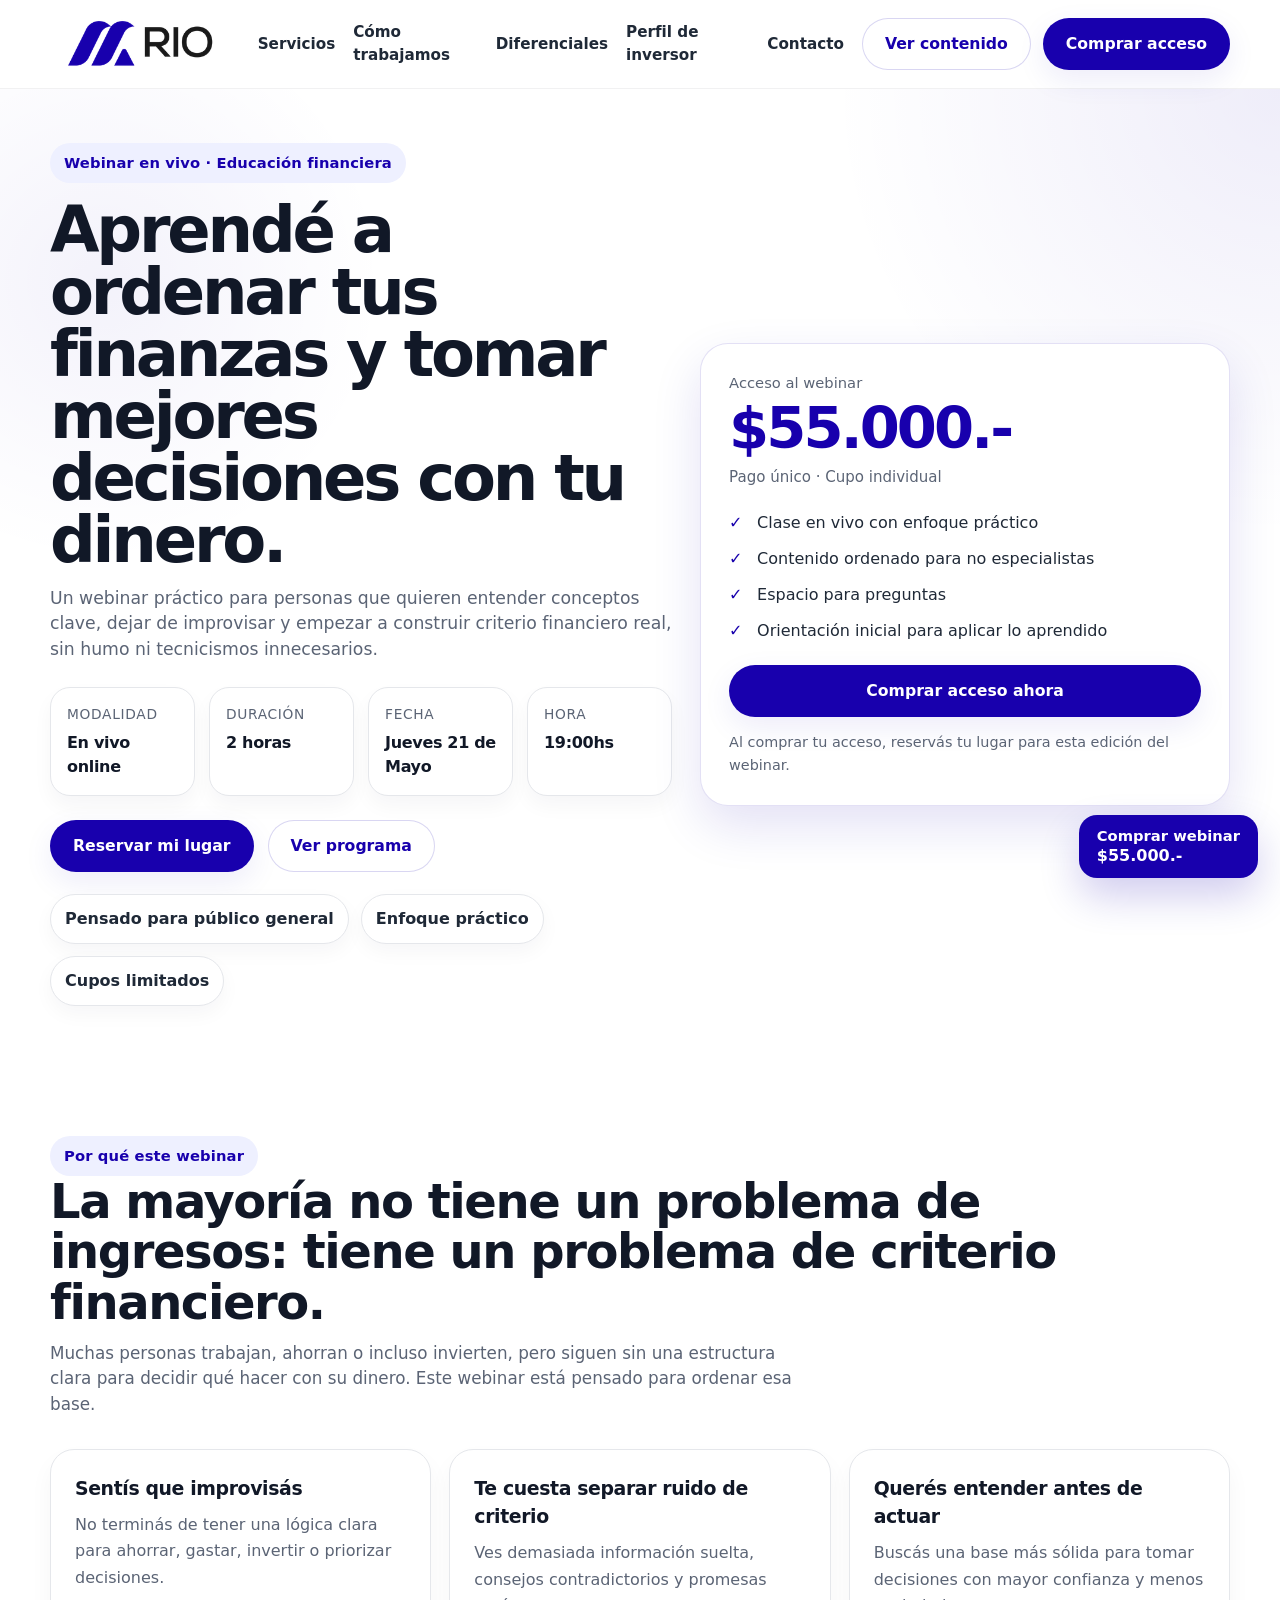
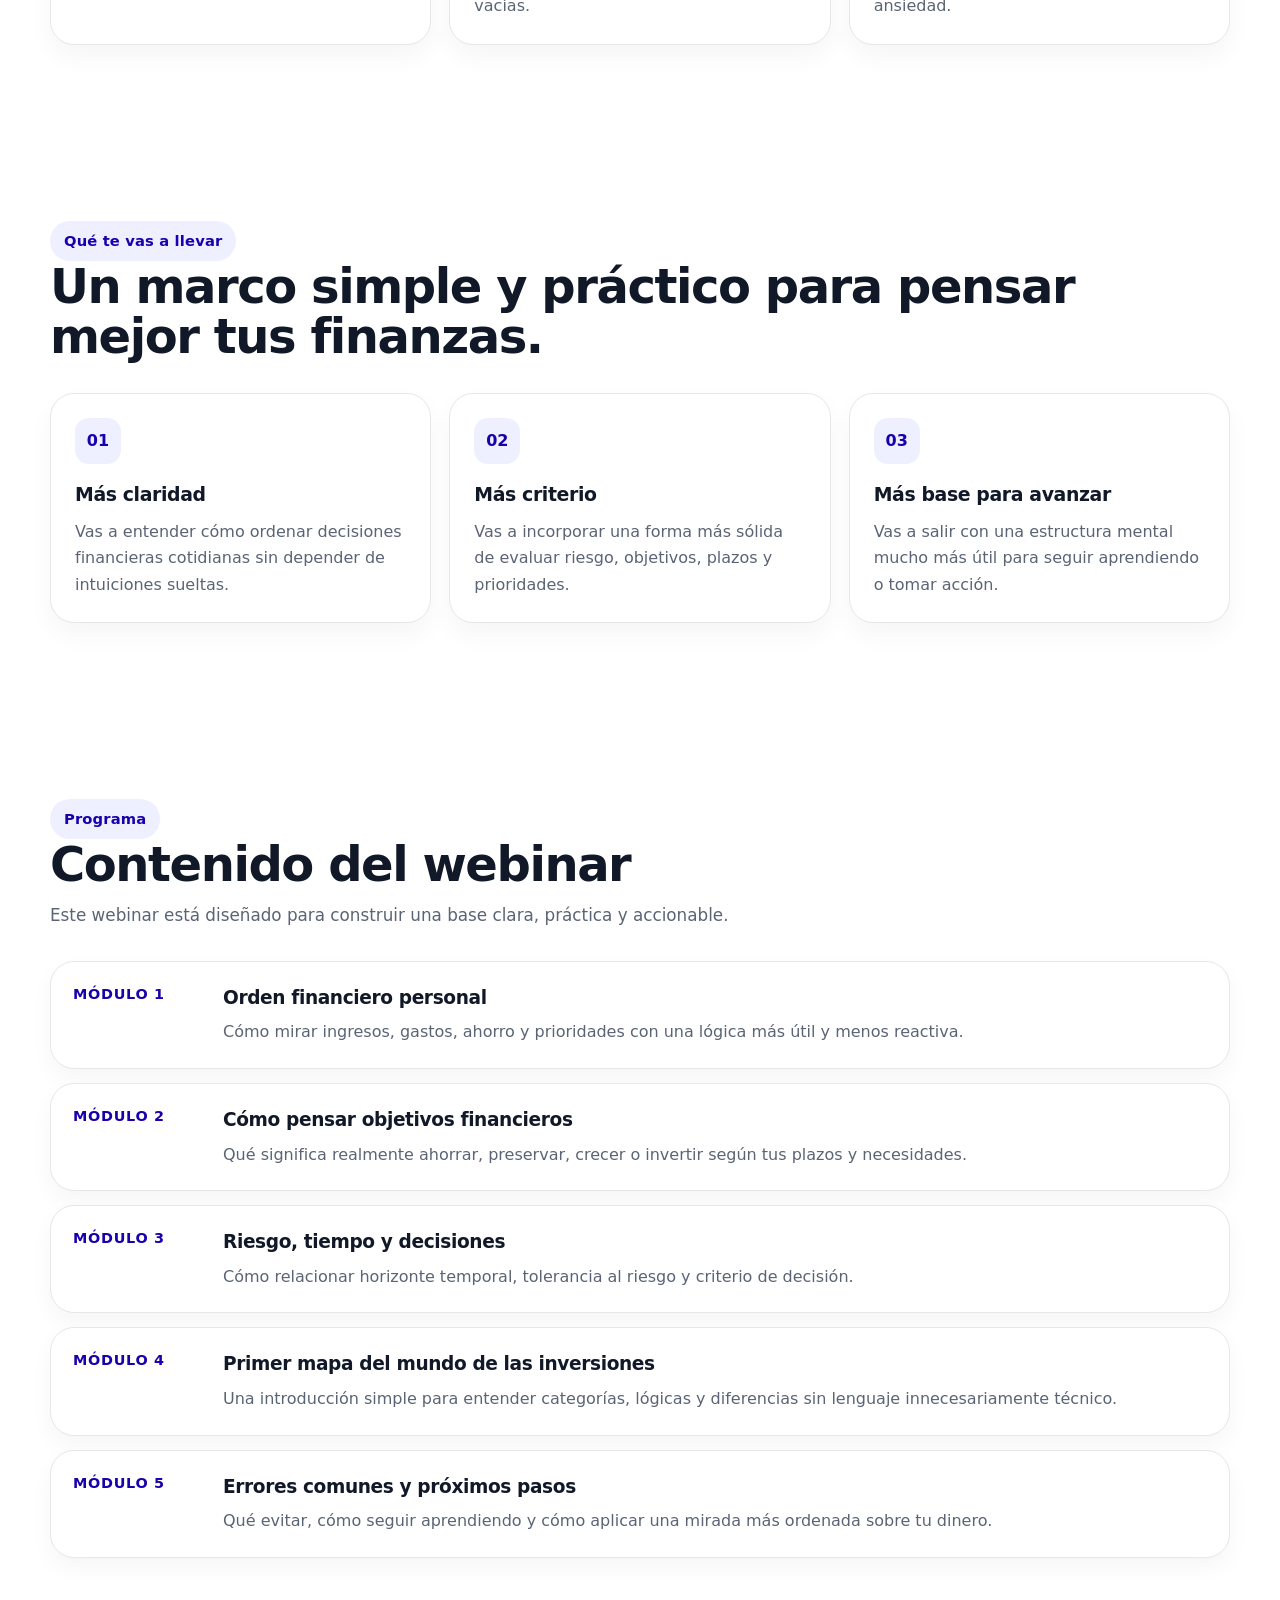
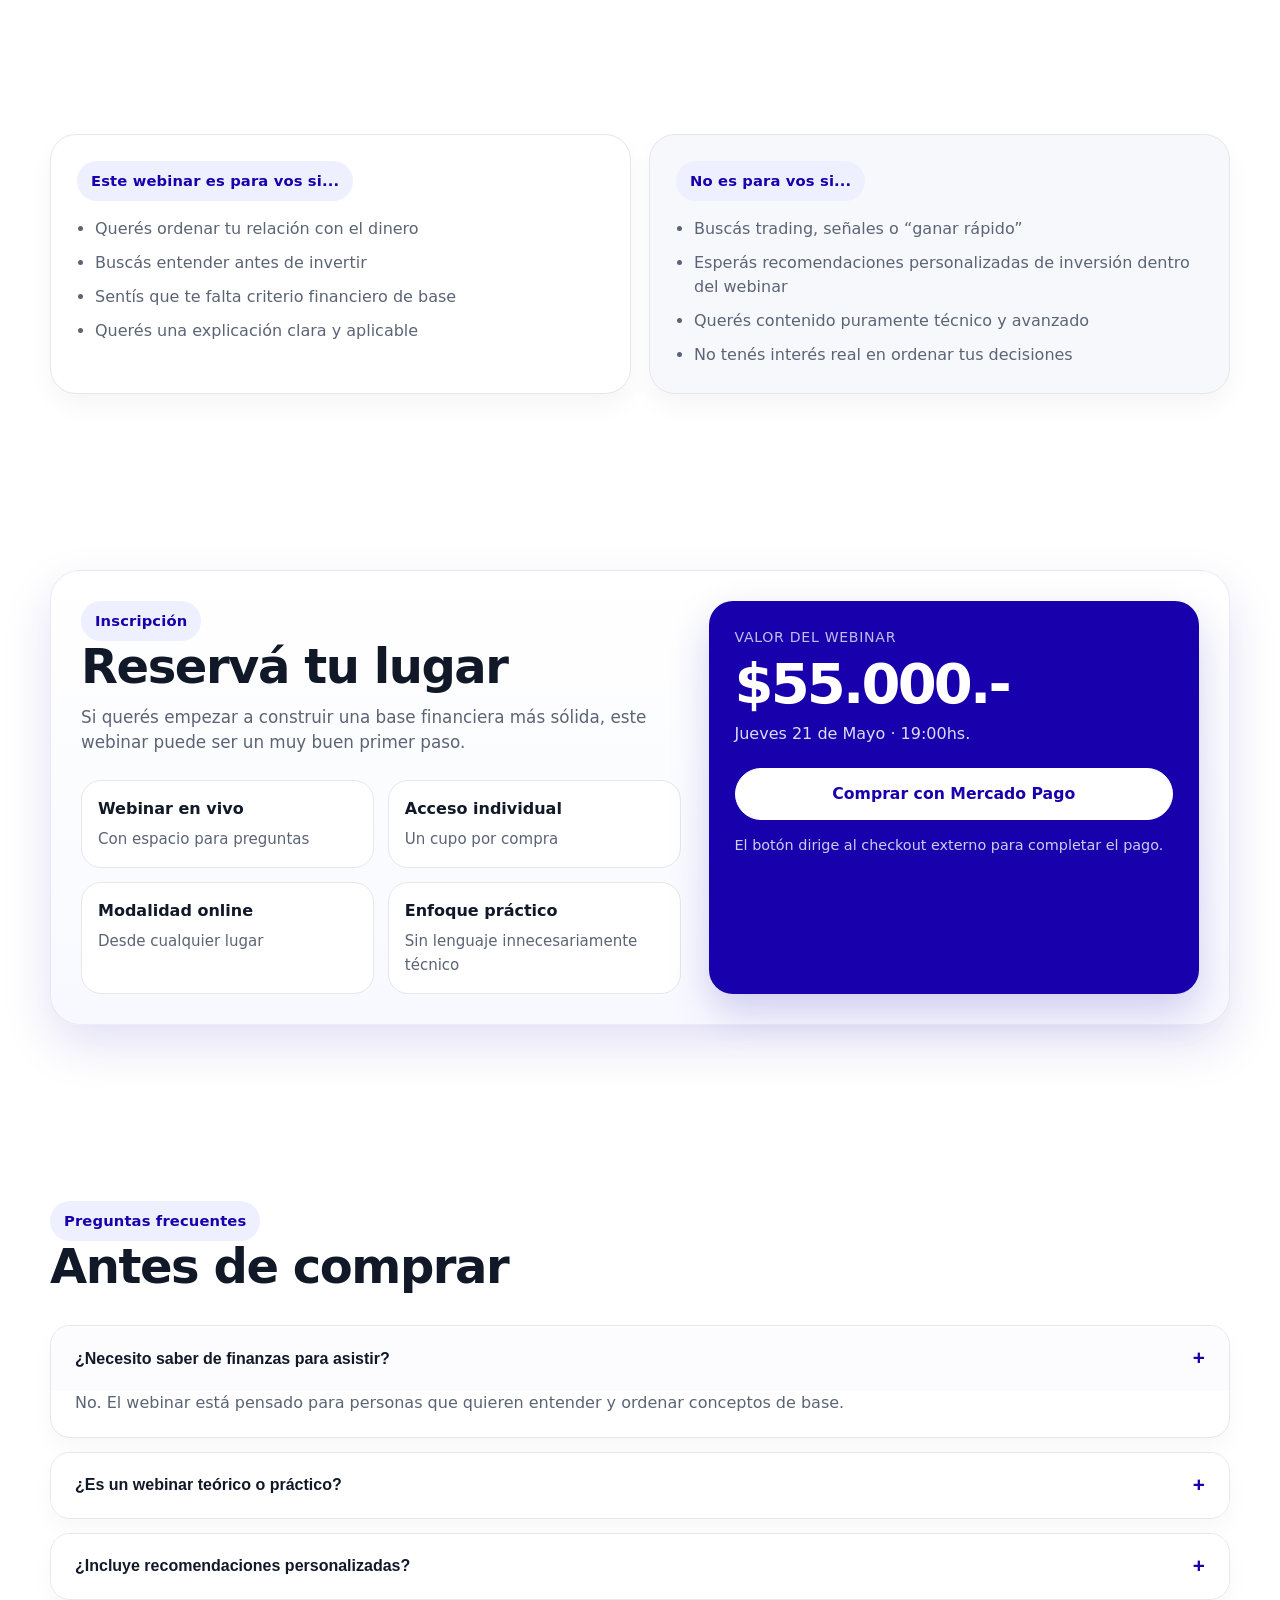
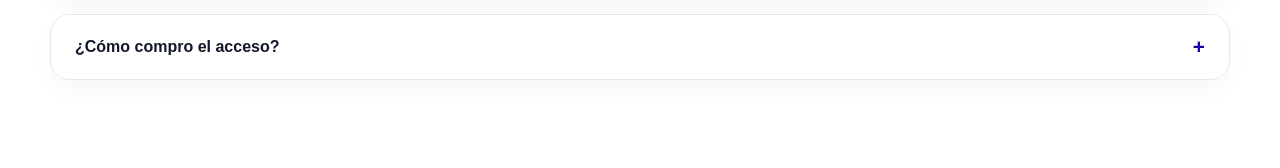
==== learning/index.html @ 917aaf53 "Remove active class from Learning link Removed the active class from the Learning navigation link." ====
<!DOCTYPE html>
<html lang="es">
<head>
  <meta charset="UTF-8" />
  <meta name="viewport" content="width=device-width, initial-scale=1.0" />

  <title>Webinar de Educación Financiera | RIO</title>
  <meta
    name="description"
    content="Webinar de educación financiera para ordenar tus decisiones con el dinero, entender inversiones y aprender a construir una base financiera más sólida."
  />
  <meta name="theme-color" content="#1800ad" />

  <link rel="icon" type="image/png" href="/favicon.png" />
  <link rel="stylesheet" href="/assets/css/style.css" />
  <link rel="stylesheet" href="/assets/css/learning.css" />
</head>
<body>
  <header class="topbar">
    <div class="container">
      <nav class="nav nav-learning" id="nav">
        <a href="/#inicio" class="brand" aria-label="RIO Servicios Financieros">
          <img src="/logo.png" alt="RIO Servicios Financieros" class="brand-logo" />
        </a>

        <div class="nav-links nav-links-learning">
          <a href="/#servicios">Servicios</a>
          <a href="/#proceso">Cómo trabajamos</a>
          <a href="/#diferenciales">Diferenciales</a>
          <a href="/test/">Perfil de inversor</a>
          <a href="/#contacto">Contacto</a>
        </div>

        <div class="nav-actions nav-actions-learning">
          <a class="btn btn-secondary" href="#contenido">Ver contenido</a>
          <a class="btn btn-primary" href="#comprar">Comprar acceso</a>
          <button class="menu-toggle" id="menuToggle" aria-label="Abrir menú">☰</button>
        </div>
      </nav>

      <div class="mobile-menu" id="mobileMenu">
        <a href="/#servicios">Servicios</a>
        <a href="/#proceso">Cómo trabajamos</a>
        <a href="/#diferenciales">Diferenciales</a>
        <a href="/test/">Perfil de inversor</a>
        <a href="/#contacto">Contacto</a>
      </div>
    </div>
  </header>

  <main class="learning-page">
    <section class="learning-hero">
      <div class="container">
        <div class="learning-hero-grid">
          <div class="learning-hero-copy reveal">
            <div class="eyebrow">Webinar en vivo · Educación financiera</div>

            <h1>Aprendé a ordenar tus finanzas y tomar mejores decisiones con tu dinero.</h1>

            <p class="learning-hero-subtitle">
              Un webinar práctico para personas que quieren entender conceptos clave,
              dejar de improvisar y empezar a construir criterio financiero real, sin humo ni tecnicismos innecesarios.
            </p>

            <div class="learning-meta-row">
              <div class="learning-meta-card">
                <span class="learning-meta-label">Modalidad</span>
                <strong>En vivo online</strong>
              </div>
              <div class="learning-meta-card">
                <span class="learning-meta-label">Duración</span>
                <strong>2 horas</strong>
              </div>
              <div class="learning-meta-card">
                <span class="learning-meta-label">Fecha</span>
                <strong>Jueves 21 de Mayo</strong>
              </div>
              <div class="learning-meta-card">
                <span class="learning-meta-label">Hora</span>
                <strong>19:00hs</strong>
              </div>
            </div>

            <div class="btn-row">
              <a href="#comprar" class="btn btn-primary">Reservar mi lugar</a>
              <a href="#contenido" class="btn btn-secondary">Ver programa</a>
            </div>

            <div class="hero-proof learning-proof">
              <div class="proof-chip">Pensado para público general</div>
              <div class="proof-chip">Enfoque práctico</div>
              <div class="proof-chip">Cupos limitados</div>
            </div>
          </div>

          <aside class="learning-hero-card reveal">
            <div class="learning-price-wrap">
              <div class="learning-price-label">Acceso al webinar</div>
              <div class="learning-price">$55.000.-</div>
              <div class="learning-price-note">Pago único · Cupo individual</div>
            </div>

            <ul class="learning-check-list">
              <li>Clase en vivo con enfoque práctico</li>
              <li>Contenido ordenado para no especialistas</li>
              <li>Espacio para preguntas</li>
              <li>Orientación inicial para aplicar lo aprendido</li>
            </ul>

            <a
              href="__PEGAR_LINK_MERCADOPAGO__"
              class="btn btn-primary learning-buy-btn"
              target="_blank"
              rel="noopener"
            >
              Comprar acceso ahora
            </a>

            <p class="learning-buy-note">
              Al comprar tu acceso, reservás tu lugar para esta edición del webinar.
            </p>
          </aside>
        </div>
      </div>
    </section>

    <section class="section learning-problem-section">
      <div class="container">
        <div class="learning-section-head reveal">
          <div class="eyebrow">Por qué este webinar</div>
          <h2 class="section-title">La mayoría no tiene un problema de ingresos: tiene un problema de criterio financiero.</h2>
          <p class="section-subtitle">
            Muchas personas trabajan, ahorran o incluso invierten, pero siguen sin una estructura clara
            para decidir qué hacer con su dinero. Este webinar está pensado para ordenar esa base.
          </p>
        </div>

        <div class="learning-problem-grid">
          <article class="problem-card reveal">
            <h3>Sentís que improvisás</h3>
            <p>No terminás de tener una lógica clara para ahorrar, gastar, invertir o priorizar decisiones.</p>
          </article>

          <article class="problem-card reveal">
            <h3>Te cuesta separar ruido de criterio</h3>
            <p>Ves demasiada información suelta, consejos contradictorios y promesas vacías.</p>
          </article>

          <article class="problem-card reveal">
            <h3>Querés entender antes de actuar</h3>
            <p>Buscás una base más sólida para tomar decisiones con mayor confianza y menos ansiedad.</p>
          </article>
        </div>
      </div>
    </section>

    <section class="section learning-value-section">
      <div class="container">
        <div class="learning-section-head reveal">
          <div class="eyebrow">Qué te vas a llevar</div>
          <h2 class="section-title">Un marco simple y práctico para pensar mejor tus finanzas.</h2>
        </div>

        <div class="learning-value-grid">
          <article class="value-card reveal">
            <div class="value-number">01</div>
            <h3>Más claridad</h3>
            <p>Vas a entender cómo ordenar decisiones financieras cotidianas sin depender de intuiciones sueltas.</p>
          </article>

          <article class="value-card reveal">
            <div class="value-number">02</div>
            <h3>Más criterio</h3>
            <p>Vas a incorporar una forma más sólida de evaluar riesgo, objetivos, plazos y prioridades.</p>
          </article>

          <article class="value-card reveal">
            <div class="value-number">03</div>
            <h3>Más base para avanzar</h3>
            <p>Vas a salir con una estructura mental mucho más útil para seguir aprendiendo o tomar acción.</p>
          </article>
        </div>
      </div>
    </section>

    <section class="section learning-content-section" id="contenido">
      <div class="container">
        <div class="learning-section-head reveal">
          <div class="eyebrow">Programa</div>
          <h2 class="section-title">Contenido del webinar</h2>
          <p class="section-subtitle">
            Este webinar está diseñado para construir una base clara, práctica y accionable.
          </p>
        </div>

        <div class="learning-content-list">
          <article class="content-item reveal">
            <div class="content-step">Módulo 1</div>
            <div class="content-body">
              <h3>Orden financiero personal</h3>
              <p>Cómo mirar ingresos, gastos, ahorro y prioridades con una lógica más útil y menos reactiva.</p>
            </div>
          </article>

          <article class="content-item reveal">
            <div class="content-step">Módulo 2</div>
            <div class="content-body">
              <h3>Cómo pensar objetivos financieros</h3>
              <p>Qué significa realmente ahorrar, preservar, crecer o invertir según tus plazos y necesidades.</p>
            </div>
          </article>

          <article class="content-item reveal">
            <div class="content-step">Módulo 3</div>
            <div class="content-body">
              <h3>Riesgo, tiempo y decisiones</h3>
              <p>Cómo relacionar horizonte temporal, tolerancia al riesgo y criterio de decisión.</p>
            </div>
          </article>

          <article class="content-item reveal">
            <div class="content-step">Módulo 4</div>
            <div class="content-body">
              <h3>Primer mapa del mundo de las inversiones</h3>
              <p>Una introducción simple para entender categorías, lógicas y diferencias sin lenguaje innecesariamente técnico.</p>
            </div>
          </article>

          <article class="content-item reveal">
            <div class="content-step">Módulo 5</div>
            <div class="content-body">
              <h3>Errores comunes y próximos pasos</h3>
              <p>Qué evitar, cómo seguir aprendiendo y cómo aplicar una mirada más ordenada sobre tu dinero.</p>
            </div>
          </article>
        </div>
      </div>
    </section>

    <section class="section learning-audience-section">
      <div class="container">
        <div class="audience-grid">
          <div class="audience-card reveal">
            <div class="eyebrow">Este webinar es para vos si...</div>
            <ul class="audience-list">
              <li>Querés ordenar tu relación con el dinero</li>
              <li>Buscás entender antes de invertir</li>
              <li>Sentís que te falta criterio financiero de base</li>
              <li>Querés una explicación clara y aplicable</li>
            </ul>
          </div>

          <div class="audience-card audience-card-alt reveal">
            <div class="eyebrow">No es para vos si...</div>
            <ul class="audience-list">
              <li>Buscás trading, señales o “ganar rápido”</li>
              <li>Esperás recomendaciones personalizadas de inversión dentro del webinar</li>
              <li>Querés contenido puramente técnico y avanzado</li>
              <li>No tenés interés real en ordenar tus decisiones</li>
            </ul>
          </div>
        </div>
      </div>
    </section>

    <section class="section learning-offer-section" id="comprar">
      <div class="container">
        <div class="offer-card reveal">
          <div class="offer-card-copy">
            <div class="eyebrow">Inscripción</div>
            <h2 class="section-title">Reservá tu lugar</h2>
            <p class="section-subtitle">
              Si querés empezar a construir una base financiera más sólida, este webinar puede ser un muy buen primer paso.
            </p>

            <div class="offer-feature-grid">
              <div class="offer-feature">
                <strong>Webinar en vivo</strong>
                <span>Con espacio para preguntas</span>
              </div>
              <div class="offer-feature">
                <strong>Acceso individual</strong>
                <span>Un cupo por compra</span>
              </div>
              <div class="offer-feature">
                <strong>Modalidad online</strong>
                <span>Desde cualquier lugar</span>
              </div>
              <div class="offer-feature">
                <strong>Enfoque práctico</strong>
                <span>Sin lenguaje innecesariamente técnico</span>
              </div>
            </div>
          </div>

          <aside class="offer-checkout">
            <div class="offer-price-label">Valor del webinar</div>
            <div class="offer-price">$55.000.-</div>
            <div class="offer-date">Jueves 21 de Mayo · 19:00hs.</div>

            <a
              href="__PEGAR_LINK_MERCADOPAGO__"
              class="btn btn-primary offer-buy-btn"
              target="_blank"
              rel="noopener"
            >
              Comprar con Mercado Pago
            </a>

            <div class="offer-security-note">
              El botón dirige al checkout externo para completar el pago.
            </div>
          </aside>
        </div>
      </div>
    </section>

    <section class="section learning-faq-section">
      <div class="container">
        <div class="learning-section-head reveal">
          <div class="eyebrow">Preguntas frecuentes</div>
          <h2 class="section-title">Antes de comprar</h2>
        </div>

        <div class="faq-wrap">
          <div class="faq-item reveal active">
            <button class="faq-question" type="button">
              <span>¿Necesito saber de finanzas para asistir?</span>
              <span>+</span>
            </button>
            <div class="faq-answer">
              <p>
                No. El webinar está pensado para personas que quieren entender y ordenar conceptos de base.
              </p>
            </div>
          </div>

          <div class="faq-item reveal">
            <button class="faq-question" type="button">
              <span>¿Es un webinar teórico o práctico?</span>
              <span>+</span>
            </button>
            <div class="faq-answer">
              <p>
                Tiene una base conceptual clara, pero con foco en que puedas bajar ideas a decisiones concretas.
              </p>
            </div>
          </div>

          <div class="faq-item reveal">
            <button class="faq-question" type="button">
              <span>¿Incluye recomendaciones personalizadas?</span>
              <span>+</span>
            </button>
            <div class="faq-answer">
              <p>
                No. El webinar brinda educación y orientación general. Las recomendaciones personalizadas requieren una consulta aparte.
              </p>
            </div>
          </div>

          <div class="faq-item reveal">
            <button class="faq-question" type="button">
              <span>¿Cómo compro el acceso?</span>
              <span>+</span>
            </button>
            <div class="faq-answer">
              <p>
                Desde esta misma landing, a través del botón que lleva al checkout de Mercado Pago.
              </p>
            </div>
          </div>
        </div>
      </div>
    </section>
  </main>

  <a
    href="#comprar"
    class="learning-floating-cta"
    id="learningFloatingCta"
    aria-label="Comprar acceso al webinar"
  >
    <span class="learning-floating-text">Comprar webinar</span>
    <span class="learning-floating-price">$55.000.-</span>
  </a>

  <script src="/assets/js/learning.js"></script>
</body>
</html>
---- assets/css/style.css ----
:root {
    --primary: #1800ad;
    --primary-2: #2d19bf;
    --primary-soft: #eef0ff;
    --text: #111827;
    --muted: #5b6475;
    --border: #e5e7eb;
    --bg: #ffffff;
    --bg-soft: #f7f8fc;
    --success: #0f9f6e;
    --shadow: 0 10px 30px rgba(24, 0, 173, 0.08);
    --shadow-lg: 0 20px 50px rgba(24, 0, 173, 0.12);
    --radius: 22px;
    --radius-sm: 14px;
    --max: 1180px;
  }
  
  * {
    box-sizing: border-box;
  }
  
  html {
    scroll-behavior: smooth;
  }
  
  body {
    margin: 0;
    font-family: Inter, ui-sans-serif, system-ui, -apple-system, BlinkMacSystemFont, "Segoe UI", sans-serif;
    color: var(--text);
    background: var(--bg);
    line-height: 1.5;
    -webkit-font-smoothing: antialiased;
    text-rendering: optimizeLegibility;
  }
  
  a {
    color: inherit;
    text-decoration: none;
  }
  
  img {
    max-width: 100%;
    display: block;
  }
  
  .container {
    width: min(calc(100% - 32px), var(--max));
    margin: 0 auto;
  }
  
  .eyebrow {
    display: inline-flex;
    align-items: center;
    gap: 10px;
    padding: 9px 14px;
    border-radius: 999px;
    background: var(--primary-soft);
    color: var(--primary);
    font-size: 0.92rem;
    font-weight: 700;
    letter-spacing: 0.01em;
  }
  
  .section {
    padding: 88px 0;
  }
  
  .section-title {
    margin: 0 0 14px;
    font-size: clamp(2rem, 4vw, 3rem);
    line-height: 1.05;
    letter-spacing: -0.03em;
  }
  
  .section-subtitle {
    margin: 0;
    max-width: 760px;
    font-size: 1.05rem;
    color: var(--muted);
  }
  
  .grid {
    display: grid;
    gap: 24px;
  }
  
  .btn-row {
    display: flex;
    flex-wrap: wrap;
    gap: 14px;
  }
  
  .btn {
    display: inline-flex;
    align-items: center;
    justify-content: center;
    gap: 10px;
    min-height: 52px;
    padding: 0 22px;
    border-radius: 999px;
    border: 1px solid transparent;
    font-weight: 700;
    transition: 0.25s ease;
    cursor: pointer;
    font-size: 0.98rem;
  }
  
  .btn-primary {
    background: var(--primary);
    color: #fff;
    box-shadow: var(--shadow);
  }
  
  .btn-primary:hover {
    background: var(--primary-2);
    transform: translateY(-1px);
  }
  
  .btn-secondary {
    background: #fff;
    color: var(--primary);
    border-color: rgba(24, 0, 173, 0.16);
  }
  
  .btn-secondary:hover {
    background: var(--primary-soft);
    transform: translateY(-1px);
  }
  
  .btn-ghost {
    background: transparent;
    color: var(--text);
    border-color: var(--border);
  }
  
  .btn-ghost:hover {
    border-color: rgba(24, 0, 173, 0.2);
    color: var(--primary);
  }
  
  .topbar {
    position: sticky;
    top: 0;
    z-index: 40;
    background: rgba(255, 255, 255, 0.92);
    border-bottom: 1px solid rgba(17, 24, 39, 0.06);
    backdrop-filter: blur(12px);
  }
  
  .nav {
    min-height: 78px;
    display: flex;
    align-items: center;
    justify-content: space-between;
    gap: 24px;
  }
  
  .brand {
    display: inline-flex;
    align-items: center;
    justify-content: flex-start;
    line-height: 1;
  }
  
  .brand-logo {
    display: block;
    width: auto;
    height: 85px;
    max-width: 100%;
    object-fit: contain;
  }
  
  .footer-logo {
    height: 90px;
    width: auto;
    max-width: 180px;
    object-fit: contain;
  }
  
  .brand-mark {
    width: 42px;
    height: 42px;
    border-radius: 14px;
    background: var(--primary);
    color: white;
    display: grid;
    place-items: center;
    font-size: 1rem;
    box-shadow: var(--shadow);
  }
  
  .brand-text small {
    display: block;
    color: var(--muted);
    font-size: 0.78rem;
    font-weight: 600;
    letter-spacing: 0.02em;
    margin-top: 1px;
  }
  
  .nav-links {
    display: flex;
    align-items: center;
    gap: 22px;
    color: #1f2937;
    font-weight: 600;
    font-size: 0.96rem;
  }
  
  .nav-links a:hover {
    color: var(--primary);
  }
  
  .nav-actions {
    display: flex;
    align-items: center;
    gap: 12px;
  }
  
  /* =========================
   MOBILE MENU BUTTON
========================= */

/* =========================
   MOBILE MENU BUTTON
========================= */

.menu-toggle {
  display: none;
  position: relative;
  align-items: center;
  justify-content: center;
  width: 54px;
  height: 54px;
  padding: 0;
  border: 1px solid rgba(17, 24, 39, 0.10);
  border-radius: 18px;
  background: rgba(255, 255, 255, 0.88);
  backdrop-filter: blur(10px);
  -webkit-backdrop-filter: blur(10px);
  box-shadow:
    0 10px 24px rgba(17, 24, 39, 0.06),
    inset 0 1px 0 rgba(255, 255, 255, 0.7);
  cursor: pointer;
  transition:
    transform 0.2s ease,
    border-color 0.2s ease,
    background 0.2s ease,
    box-shadow 0.2s ease;
  -webkit-tap-highlight-color: transparent;
}

.menu-toggle:hover {
  transform: translateY(-1px);
  border-color: rgba(24, 0, 173, 0.16);
  box-shadow:
    0 14px 28px rgba(17, 24, 39, 0.08),
    0 0 0 4px rgba(24, 0, 173, 0.04);
}

.menu-toggle:active {
  transform: scale(0.97);
}

.menu-toggle:focus-visible {
  outline: none;
  box-shadow:
    0 0 0 4px rgba(24, 0, 173, 0.10),
    0 12px 24px rgba(17, 24, 39, 0.08);
}

.menu-toggle-lines {
  position: relative;
  display: block;
  width: 20px;
  height: 16px;
}

.menu-toggle-lines span {
  position: absolute;
  left: 0;
  width: 20px;
  height: 2.25px;
  border-radius: 999px;
  background: #1f2937;
  transform-origin: center;
  transition:
    transform 0.24s ease,
    opacity 0.18s ease,
    top 0.24s ease,
    background 0.2s ease;
}

.menu-toggle-lines span:nth-child(1) {
  top: 0;
}

.menu-toggle-lines span:nth-child(2) {
  top: 6.5px;
}

.menu-toggle-lines span:nth-child(3) {
  top: 13px;
}

/* Estado abierto */
.menu-toggle[aria-expanded="true"] {
  background: rgba(24, 0, 173, 0.06);
  border-color: rgba(24, 0, 173, 0.18);
  box-shadow:
    0 14px 28px rgba(24, 0, 173, 0.10),
    0 0 0 4px rgba(24, 0, 173, 0.05);
}

.menu-toggle[aria-expanded="true"] .menu-toggle-lines span {
  background: var(--primary);
}

.menu-toggle[aria-expanded="true"] .menu-toggle-lines span:nth-child(1) {
  top: 6.5px;
  transform: rotate(45deg);
}

.menu-toggle[aria-expanded="true"] .menu-toggle-lines span:nth-child(2) {
  opacity: 0;
  transform: scaleX(0.2);
}

.menu-toggle[aria-expanded="true"] .menu-toggle-lines span:nth-child(3) {
  top: 6.5px;
  transform: rotate(-45deg);
}
  
  .hero {
    padding: 44px 0 42px;
    background:
      radial-gradient(circle at top right, rgba(24, 0, 173, 0.07), transparent 28%),
      radial-gradient(circle at 10% 20%, rgba(24, 0, 173, 0.05), transparent 22%),
      #fff;
  }
  
  .hero-grid {
    display: grid;
    grid-template-columns: 1.15fr 0.85fr;
    gap: 34px;
    align-items: center;
  }
  
  .hero-copy h1 {
    margin: 18px 0 16px;
    font-size: clamp(2.8rem, 6vw, 5.2rem);
    line-height: 0.95;
    letter-spacing: -0.05em;
    max-width: 760px;
  }
  
  .hero-copy p {
    margin: 0 0 28px;
    font-size: 1.1rem;
    max-width: 720px;
    color: var(--muted);
  }
  
  .hero-proof {
    display: flex;
    flex-wrap: wrap;
    gap: 12px;
    margin: 26px 0 0;
  }
  
  .proof-chip {
    display: inline-flex;
    align-items: center;
    gap: 10px;
    padding: 12px 14px;
    border-radius: 999px;
    background: #fff;
    border: 1px solid var(--border);
    color: #1f2937;
    font-weight: 600;
    box-shadow: 0 8px 20px rgba(17, 24, 39, 0.04);
  }
  
  .hero-card {
    background: #fff;
    border: 1px solid rgba(24, 0, 173, 0.1);
    border-radius: 28px;
    padding: 28px;
    box-shadow: var(--shadow-lg);
    position: relative;
    overflow: hidden;
  }
  
  .hero-card::before {
    content: "";
    position: absolute;
    inset: 0 0 auto 0;
    height: 6px;
    background: linear-gradient(90deg, var(--primary), #5d4dff);
  }
  
  .hero-card h3 {
    margin: 0 0 10px;
    font-size: 1.4rem;
    letter-spacing: -0.03em;
  }
  
  .hero-card p {
    margin: 0 0 22px;
    color: var(--muted);
  }
  
  .hero-list {
    display: grid;
    gap: 12px;
    margin: 0 0 22px;
  }
  
  .hero-list-item {
    display: flex;
    gap: 14px;
    align-items: flex-start;
    padding: 14px;
    border-radius: 16px;
    background: var(--bg-soft);
    border: 1px solid #edf0f6;
  }
  
  .hero-list-icon {
    width: 34px;
    height: 34px;
    border-radius: 12px;
    background: var(--primary-soft);
    color: var(--primary);
    display: grid;
    place-items: center;
    font-weight: 800;
    flex: 0 0 34px;
  }
  
  .trust-strip {
    padding: 18px 0 0;
  }
  
  .trust-grid {
    display: grid;
    grid-template-columns: repeat(4, 1fr);
    gap: 14px;
  }
  
  .trust-box {
    border: 1px solid var(--border);
    background: #fff;
    border-radius: 18px;
    padding: 18px;
    box-shadow: 0 10px 20px rgba(17, 24, 39, 0.03);
  }
  
  .trust-box strong {
    display: block;
    margin-bottom: 6px;
    font-size: 1rem;
  }
  
  .trust-box span {
    color: var(--muted);
    font-size: 0.95rem;
  }
  
  .cards-3 {
    grid-template-columns: repeat(3, 1fr);
  }
  
  .cards-2 {
    grid-template-columns: repeat(2, 1fr);
  }
  
  .card {
    background: #fff;
    border: 1px solid var(--border);
    border-radius: 24px;
    padding: 26px;
    box-shadow: 0 12px 28px rgba(17, 24, 39, 0.04);
    transition: 0.25s ease;
  }
  
  .card:hover {
    transform: translateY(-2px);
    box-shadow: 0 18px 36px rgba(17, 24, 39, 0.06);
  }
  
  .card-number {
    width: 46px;
    height: 46px;
    display: grid;
    place-items: center;
    border-radius: 14px;
    background: var(--primary-soft);
    color: var(--primary);
    font-weight: 900;
    margin-bottom: 18px;
  }
  
  .card h3 {
    margin: 0 0 10px;
    font-size: 1.25rem;
    letter-spacing: -0.02em;
  }
  
  .card p {
    margin: 0 0 18px;
    color: var(--muted);
  }
  
  .tag-row {
    display: flex;
    flex-wrap: wrap;
    gap: 10px;
  }
  
  .tag {
    padding: 8px 12px;
    background: var(--bg-soft);
    color: #2f3747;
    border: 1px solid #eceff5;
    border-radius: 999px;
    font-size: 0.88rem;
    font-weight: 600;
  }
  
  .split-head {
    display: grid;
    grid-template-columns: 1fr auto;
    gap: 18px;
    align-items: end;
    margin-bottom: 32px;
  }
  
  .why-grid {
    display: grid;
    grid-template-columns: repeat(3, 1fr);
    gap: 18px;
    margin-top: 36px;
  }
  
  .why-item {
    padding: 24px;
    border: 1px solid var(--border);
    border-radius: 22px;
    background: #fff;
    box-shadow: 0 12px 24px rgba(17, 24, 39, 0.04);
  }
  
  .why-item strong {
    display: block;
    margin-bottom: 10px;
    font-size: 1.05rem;
  }
  
  .why-item p {
    margin: 0;
    color: var(--muted);
  }
  
  .process {
    background: var(--bg-soft);
    border-top: 1px solid #eef1f6;
    border-bottom: 1px solid #eef1f6;
  }
  
  .process-grid {
    display: grid;
    grid-template-columns: repeat(3, 1fr);
    gap: 18px;
    margin-top: 34px;
  }
  
  .process-card {
    background: #fff;
    border: 1px solid var(--border);
    border-radius: 22px;
    padding: 26px;
    box-shadow: 0 10px 20px rgba(17, 24, 39, 0.04);
  }
  
  .process-step {
    font-size: 0.82rem;
    color: var(--primary);
    font-weight: 800;
    letter-spacing: 0.08em;
    text-transform: uppercase;
    margin-bottom: 10px;
  }
  
  .process-card h3 {
    margin: 0 0 10px;
    font-size: 1.2rem;
  }
  
  .process-card p {
    margin: 0;
    color: var(--muted);
  }
  
  .faq-wrap {
    display: grid;
    gap: 14px;
    margin-top: 34px;
  }
  
  .faq-item {
    border: 1px solid var(--border);
    border-radius: 20px;
    overflow: hidden;
    background: #fff;
    box-shadow: 0 10px 22px rgba(17, 24, 39, 0.03);
  }
  
  .faq-question {
    width: 100%;
    border: 0;
    background: #fff;
    text-align: left;
    padding: 22px 24px;
    font-size: 1rem;
    font-weight: 700;
    color: var(--text);
    display: flex;
    align-items: center;
    justify-content: space-between;
    cursor: pointer;
  }
  
  .faq-question span:last-child {
    color: var(--primary);
    font-size: 1.3rem;
    line-height: 1;
    margin-left: 16px;
  }
  
  .faq-answer {
    max-height: 0;
    overflow: hidden;
    transition: max-height 0.25s ease;
    padding: 0 24px;
  }
  
  .faq-answer p {
    margin: 0 0 22px;
    color: var(--muted);
  }
  
  .faq-item.active .faq-answer {
    max-height: 260px;
  }
  
  .faq-item.active .faq-question {
    background: #fcfcff;
  }
  
  .contact {
    background:
      radial-gradient(circle at top left, rgba(24, 0, 173, 0.05), transparent 22%),
      #fff;
  }
  
  .contact-grid {
    display: grid;
    grid-template-columns: 0.9fr 1.1fr;
    gap: 26px;
    align-items: start;
    margin-top: 34px;
  }
  
  .contact-panel,
  .form-panel {
    border: 1px solid var(--border);
    border-radius: 26px;
    padding: 28px;
    background: #fff;
    box-shadow: 0 16px 34px rgba(17, 24, 39, 0.05);
  }
  
  .contact-panel h3,
  .form-panel h3 {
    margin: 0 0 12px;
    font-size: 1.45rem;
    letter-spacing: -0.03em;
  }
  
  .contact-panel > p,
  .form-panel > p {
    margin: 0 0 22px;
    color: var(--muted);
  }
  
  .contact-list {
    display: grid;
    gap: 14px;
    margin-bottom: 24px;
  }
  
  .contact-item {
    display: flex;
    gap: 14px;
    align-items: flex-start;
    padding: 15px 16px;
    border: 1px solid #edf0f6;
    border-radius: 18px;
    background: var(--bg-soft);
  }
  
  .contact-icon {
    width: 40px;
    height: 40px;
    border-radius: 14px;
    background: #fff;
    color: var(--primary);
    display: grid;
    place-items: center;
    font-weight: 800;
    border: 1px solid rgba(24, 0, 173, 0.1);
    flex: 0 0 40px;
  }
  
  .contact-item strong {
    display: block;
    margin-bottom: 4px;
    font-size: 0.98rem;
  }
  
  .contact-item span,
  .contact-item a {
    color: var(--muted);
    font-size: 0.96rem;
  }
  
  .mini-note {
    padding: 14px 16px;
    border-radius: 18px;
    background: var(--primary-soft);
    color: #1f2a44;
    font-size: 0.95rem;
    border: 1px solid rgba(24, 0, 173, 0.08);
  }
  
  form {
    display: grid;
    gap: 16px;
  }
  
  .field-row {
    display: grid;
    grid-template-columns: repeat(2, 1fr);
    gap: 14px;
  }
  
  label {
    display: block;
    margin-bottom: 7px;
    font-size: 0.92rem;
    font-weight: 700;
    color: #273042;
  }
  
  input,
  select,
  textarea {
    width: 100%;
    border: 1px solid #dbe0e8;
    border-radius: 16px;
    padding: 14px 16px;
    font: inherit;
    color: var(--text);
    background: #fff;
    outline: none;
    transition: 0.2s ease;
  }
  
  input:focus,
  select:focus,
  textarea:focus {
    border-color: rgba(24, 0, 173, 0.4);
    box-shadow: 0 0 0 4px rgba(24, 0, 173, 0.08);
  }
  
  textarea {
    min-height: 126px;
    resize: vertical;
  }
  
  .form-legal {
    font-size: 0.88rem;
    color: var(--muted);
    margin-top: -4px;
  }
  
  .success-box {
    display: none;
    margin-top: 18px;
    padding: 14px 16px;
    border-radius: 16px;
    background: #ecfdf5;
    border: 1px solid #b7ebd1;
    color: #065f46;
    font-weight: 600;
  }
  
  .cta-banner {
    margin-top: 34px;
    padding: 26px;
    border-radius: 28px;
    background: linear-gradient(135deg, var(--primary), #3020d0);
    color: white;
    box-shadow: var(--shadow-lg);
    display: grid;
    grid-template-columns: 1fr auto;
    gap: 18px;
    align-items: center;
  }
  
  .cta-banner h3 {
    margin: 0 0 6px;
    font-size: 1.45rem;
    letter-spacing: -0.03em;
  }
  
  .cta-banner p {
    margin: 0;
    color: rgba(255, 255, 255, 0.86);
  }
  
  .cta-banner .btn-secondary {
    background: #fff;
    border-color: #fff;
  }
  
  footer {
    padding: 34px 0 50px;
    border-top: 1px solid var(--border);
    background: #fff;
  }
  
  .footer-grid {
    display: grid;
    grid-template-columns: 1.2fr 0.8fr 0.8fr;
    gap: 24px;
    align-items: start;
  }
  
  .footer-brand p {
    margin: 12px 0 0;
    color: var(--muted);
    max-width: 520px;
  }
  
  .footer-col h4 {
    margin: 0 0 12px;
    font-size: 0.98rem;
  }
  
  .footer-links {
    display: grid;
    gap: 10px;
  }
  
  .footer-links a {
    color: var(--muted);
    font-weight: 500;
  }
  
  .footer-links a:hover {
    color: var(--primary);
  }
  
  .copyright {
    margin-top: 26px;
    padding-top: 18px;
    border-top: 1px solid var(--border);
    display: flex;
    justify-content: space-between;
    gap: 14px;
    flex-wrap: wrap;
    color: var(--muted);
    font-size: 0.92rem;
  }
  
  .reveal {
    opacity: 0;
    transform: translateY(10px);
    transition: 0.5s ease;
  }
  
  .reveal.visible {
    opacity: 1;
    transform: none;
  }

  .floating-whatsapp {
    position: fixed;
    right: 22px;
    bottom: 22px;
    z-index: 60;
    display: inline-flex;
    align-items: center;
    gap: 10px;
    padding: 14px 18px;
    border-radius: 999px;
    background: #25d366;
    color: #ffffff;
    box-shadow: 0 16px 34px rgba(0, 0, 0, 0.18);
    font-weight: 700;
    font-size: 0.96rem;
    transition: transform 0.2s ease, box-shadow 0.2s ease, opacity 0.2s ease;
  }
  
  .floating-whatsapp:hover {
    transform: translateY(-2px);
    box-shadow: 0 20px 40px rgba(0, 0, 0, 0.22);
  }
  
  .floating-whatsapp-icon {
    width: 22px;
    height: 22px;
    flex: 0 0 22px;
  }
  
  .floating-whatsapp-text {
    line-height: 1;
  }

  .mobile-menu {
    display: none;
  }

  .quotes-bar {
    position: sticky;
    top: 78px; /* mismo alto aproximado del header */
    z-index: 35;
    background: #111827;
    color: #ffffff;
    border-top: 1px solid rgba(255, 255, 255, 0.06);
    border-bottom: 1px solid rgba(255, 255, 255, 0.06);
  }
  
  .quotes-bar-inner {
    min-height: 48px;
    display: grid;
    grid-template-columns: auto 1fr auto;
    align-items: center;
    gap: 18px;
  }
  
  .quotes-bar-label {
    font-size: 0.82rem;
    font-weight: 700;
    letter-spacing: 0.04em;
    text-transform: uppercase;
    color: rgba(255, 255, 255, 0.78);
    white-space: nowrap;
  }
  
  .quotes-ticker {
    position: relative;
    overflow: hidden;
    white-space: nowrap;
    min-width: 0;
  }
  
  .quotes-track {
    display: inline-flex;
    align-items: center;
    gap: 18px;
    width: max-content;
    animation: quotesScroll 28s linear infinite;
  }
  
  .quotes-ticker:hover .quotes-track {
    animation-play-state: paused;
  }
  
  .quote-item {
    display: inline-flex;
    align-items: center;
    gap: 8px;
    white-space: nowrap;
    font-size: 0.92rem;
    line-height: 1;
    flex: 0 0 auto;
  }
  
  @keyframes quotesScroll {
    0% {
      transform: translateX(0);
    }
    100% {
      transform: translateX(-50%);
    }
  }
  
  .quote-name {
    font-weight: 700;
    color: #ffffff;
  }
  
  .quote-value {
    color: rgba(255, 255, 255, 0.88);
    font-weight: 500;
  }
  
  .quote-separator {
    color: rgba(255, 255, 255, 0.22);
  }
  
  .quote-loading,
  .quote-error {
    color: rgba(255, 255, 255, 0.8);
  }
  
  .quotes-bar-cta {
    display: inline-flex;
    align-items: center;
    justify-content: center;
    min-height: 34px;
    padding: 0 14px;
    border-radius: 999px;
    border: 1px solid rgba(255, 255, 255, 0.24);
    color: #ffffff;
    font-size: 0.86rem;
    font-weight: 700;
    white-space: nowrap;
    transition: 0.2s ease;
  }
  
  .quotes-bar-cta:hover {
    background: rgba(255, 255, 255, 0.08);
  }
  
  @media (max-width: 820px) {
    .quotes-bar {
        top: 72px;
      }
    
      .quotes-bar-inner {
        grid-template-columns: 1fr;
        gap: 8px;
        padding: 10px 0;
      }
    
      .quotes-bar-label {
        font-size: 0.76rem;
      }
    
      .quotes-bar-cta {
        display: none;
      }
    
      .quote-item {
        font-size: 0.88rem;
      }
    
      .quotes-track {
        animation-duration: 22s;
      }
  }
  
  @media (max-width: 1024px) {
    .hero-grid,
    .contact-grid,
    .footer-grid,
    .cards-3,
    .cards-2,
    .why-grid,
    .process-grid,
    .trust-grid {
      grid-template-columns: 1fr 1fr;
    }
  
    .hero-copy h1 {
      max-width: 100%;
    }
  }
  
  @media (max-width: 820px) {
    .nav-links,
    .nav-actions .btn-secondary {
    display: none;
    }
    
    .menu-toggle {
    display: inline-flex;
    }
  
    .nav.open .mobile-menu {
      display: grid;
    }
  
    .mobile-menu {
      display: none;
      gap: 12px;
      padding: 14px 0 20px;
      border-top: 1px solid var(--border);
    }
  
    .mobile-menu a {
      color: #1f2937;
      font-weight: 600;
    }
  
    .hero-grid,
    .contact-grid,
    .footer-grid,
    .cards-3,
    .cards-2,
    .why-grid,
    .process-grid,
    .trust-grid,
    .field-row,
    .split-head,
    .cta-banner {
      grid-template-columns: 1fr;
    }
  
    .section {
      padding: 72px 0;
    }
  
    .hero {
      padding-top: 28px;
    }
  
    .hero-card,
    .contact-panel,
    .form-panel,
    .card,
    .why-item,
    .process-card {
      padding: 22px;
    }
  
    .btn-row {
      flex-direction: column;
      align-items: stretch;
    }
  
    .btn {
      width: 100%;
    }
  
    .copyright {
      flex-direction: column;
    }
  
    .brand-logo {
      height: 36px;
    }
  
    .footer-logo {
      height: 34px;
      max-width: 160px;
    }

    .floating-whatsapp {
        right: 16px;
        bottom: 16px;
        padding: 14px;
      }
      
      .floating-whatsapp-text {
        display: none;
      }
  }

@media (max-width: 420px) {
  .menu-toggle {
    width: 50px;
    height: 50px;
    border-radius: 16px;
  }

  .menu-toggle-lines {
    width: 18px;
    height: 14px;
  }

  .menu-toggle-lines span {
    width: 18px;
  }

  .menu-toggle-lines span:nth-child(1) {
    top: 0;
  }

  .menu-toggle-lines span:nth-child(2) {
    top: 6px;
  }

  .menu-toggle-lines span:nth-child(3) {
    top: 12px;
  }

  .menu-toggle[aria-expanded="true"] .menu-toggle-lines span:nth-child(1),
  .menu-toggle[aria-expanded="true"] .menu-toggle-lines span:nth-child(3) {
    top: 6px;
  }
}
---- assets/css/learning.css ----
.learning-page {
  background: #ffffff;
}

.nav-link-active {
  color: var(--primary);
}

.nav-learning {
  min-height: 88px;
  gap: 18px;
}

.nav-links-learning {
  gap: 18px;
  font-size: 0.95rem;
}

.nav-actions-learning {
  flex-shrink: 0;
}

.learning-hero {
  padding: 54px 0 42px;
  background:
    radial-gradient(circle at top right, rgba(24, 0, 173, 0.07), transparent 28%),
    radial-gradient(circle at 8% 20%, rgba(24, 0, 173, 0.05), transparent 20%),
    #fff;
}

.learning-hero-grid {
  display: grid;
  grid-template-columns: 1.08fr 0.92fr;
  gap: 28px;
  align-items: center;
}

.learning-hero-copy h1 {
  margin: 16px 0 14px;
  font-size: clamp(2.5rem, 5vw, 4.7rem);
  line-height: 0.97;
  letter-spacing: -0.05em;
}

.learning-hero-subtitle {
  margin: 0 0 24px;
  color: var(--muted);
  font-size: 1.08rem;
  max-width: 700px;
}

.learning-meta-row {
  display: grid;
  grid-template-columns: repeat(4, 1fr);
  gap: 14px;
  margin: 0 0 24px;
}

.learning-meta-card {
  border: 1px solid var(--border);
  border-radius: 20px;
  padding: 16px;
  background: #fff;
  box-shadow: 0 10px 20px rgba(17, 24, 39, 0.04);
}

.learning-meta-label {
  display: block;
  margin-bottom: 6px;
  color: var(--muted);
  font-size: 0.86rem;
  text-transform: uppercase;
  letter-spacing: 0.05em;
}

.learning-meta-card strong {
  font-size: 1rem;
  letter-spacing: -0.02em;
}

.learning-proof {
  margin-top: 22px;
}

.learning-hero-card {
  border: 1px solid rgba(24, 0, 173, 0.12);
  border-radius: 28px;
  padding: 28px;
  background: #fff;
  box-shadow: var(--shadow-lg);
}

.learning-price-wrap {
  margin-bottom: 22px;
}

.learning-price-label {
  color: var(--muted);
  font-size: 0.92rem;
  margin-bottom: 6px;
}

.learning-price {
  font-size: clamp(2.3rem, 5vw, 3.6rem);
  line-height: 1;
  font-weight: 900;
  letter-spacing: -0.05em;
  color: var(--primary);
}

.learning-price-note {
  margin-top: 8px;
  color: var(--muted);
  font-size: 0.94rem;
}

.learning-check-list {
  margin: 0 0 22px;
  padding: 0;
  list-style: none;
  display: grid;
  gap: 12px;
}

.learning-check-list li {
  position: relative;
  padding-left: 28px;
  color: #1f2937;
  font-weight: 500;
}

.learning-check-list li::before {
  content: "✓";
  position: absolute;
  left: 0;
  top: 0;
  color: var(--primary);
  font-weight: 800;
}

.learning-buy-btn {
  width: 100%;
}

.learning-buy-note {
  margin: 14px 0 0;
  color: var(--muted);
  font-size: 0.9rem;
  line-height: 1.6;
}

.learning-section-head {
  margin-bottom: 32px;
}

.learning-problem-grid,
.learning-value-grid {
  display: grid;
  grid-template-columns: repeat(3, 1fr);
  gap: 18px;
}

.problem-card,
.value-card {
  border: 1px solid var(--border);
  border-radius: 24px;
  padding: 24px;
  background: #fff;
  box-shadow: 0 12px 24px rgba(17, 24, 39, 0.04);
}

.problem-card h3,
.value-card h3 {
  margin: 0 0 10px;
  font-size: 1.18rem;
  letter-spacing: -0.02em;
}

.problem-card p,
.value-card p {
  margin: 0;
  color: var(--muted);
  line-height: 1.65;
}

.value-number {
  width: 46px;
  height: 46px;
  display: grid;
  place-items: center;
  border-radius: 14px;
  background: var(--primary-soft);
  color: var(--primary);
  font-weight: 900;
  margin-bottom: 16px;
}

.learning-content-list {
  display: grid;
  gap: 14px;
}

.content-item {
  display: grid;
  grid-template-columns: 130px 1fr;
  gap: 20px;
  border: 1px solid var(--border);
  border-radius: 24px;
  padding: 22px;
  background: #fff;
  box-shadow: 0 10px 22px rgba(17, 24, 39, 0.04);
}

.content-step {
  display: inline-flex;
  align-items: flex-start;
  font-size: 0.9rem;
  font-weight: 800;
  color: var(--primary);
  text-transform: uppercase;
  letter-spacing: 0.05em;
}

.content-body h3 {
  margin: 0 0 8px;
  font-size: 1.16rem;
  letter-spacing: -0.02em;
}

.content-body p {
  margin: 0;
  color: var(--muted);
  line-height: 1.65;
}

.audience-grid {
  display: grid;
  grid-template-columns: repeat(2, 1fr);
  gap: 18px;
}

.audience-card {
  border: 1px solid var(--border);
  border-radius: 26px;
  padding: 26px;
  background: #fff;
  box-shadow: 0 12px 24px rgba(17, 24, 39, 0.04);
}

.audience-card-alt {
  background: var(--bg-soft);
}

.audience-list {
  margin: 16px 0 0;
  padding-left: 18px;
  display: grid;
  gap: 10px;
  color: var(--muted);
}

.offer-card {
  display: grid;
  grid-template-columns: 1.1fr 0.9fr;
  gap: 28px;
  border-radius: 30px;
  padding: 30px;
  background: linear-gradient(180deg, #ffffff 0%, #f8f9ff 100%);
  border: 1px solid rgba(24, 0, 173, 0.08);
  box-shadow: var(--shadow-lg);
}

.offer-feature-grid {
  display: grid;
  grid-template-columns: repeat(2, 1fr);
  gap: 14px;
  margin-top: 24px;
}

.offer-feature {
  border: 1px solid var(--border);
  border-radius: 20px;
  padding: 16px;
  background: #fff;
}

.offer-feature strong {
  display: block;
  margin-bottom: 6px;
}

.offer-feature span {
  color: var(--muted);
  font-size: 0.94rem;
}

.offer-checkout {
  border-radius: 24px;
  background: var(--primary);
  color: #fff;
  padding: 26px;
  box-shadow: 0 18px 40px rgba(24, 0, 173, 0.18);
}

.offer-price-label {
  color: rgba(255, 255, 255, 0.74);
  font-size: 0.88rem;
  text-transform: uppercase;
  letter-spacing: 0.05em;
  margin-bottom: 8px;
}

.offer-price {
  font-size: clamp(2.3rem, 5vw, 3.5rem);
  line-height: 1;
  font-weight: 900;
  letter-spacing: -0.05em;
}

.offer-date {
  margin-top: 10px;
  color: rgba(255, 255, 255, 0.86);
  font-size: 1rem;
}

.offer-buy-btn {
  width: 100%;
  margin-top: 22px;
  background: #fff;
  color: var(--primary);
  border-color: #fff;
  box-shadow: none;
}

.offer-buy-btn:hover {
  background: #eef0ff;
}

.offer-security-note {
  margin-top: 14px;
  font-size: 0.9rem;
  color: rgba(255, 255, 255, 0.8);
  line-height: 1.6;
}

.learning-floating-cta {
  position: fixed;
  right: 22px;
  bottom: 22px;
  z-index: 70;
  display: inline-flex;
  flex-direction: column;
  gap: 4px;
  padding: 14px 18px;
  border-radius: 18px;
  background: var(--primary);
  color: #fff;
  box-shadow: 0 18px 40px rgba(24, 0, 173, 0.2);
  transition: transform 0.2s ease, box-shadow 0.2s ease;
}

.learning-floating-cta:hover {
  transform: translateY(-2px);
  box-shadow: 0 22px 42px rgba(24, 0, 173, 0.26);
}

.learning-floating-text {
  font-size: 0.92rem;
  font-weight: 700;
  line-height: 1;
}

.learning-floating-price {
  font-size: 1rem;
  font-weight: 900;
  line-height: 1;
}

@media (max-width: 1200px) {
  .nav-links-learning {
    gap: 14px;
    font-size: 0.92rem;
  }
}

@media (max-width: 1024px) {
  .learning-hero-grid,
  .offer-card,
  .audience-grid {
    grid-template-columns: 1fr;
  }

  .learning-meta-row,
  .learning-problem-grid,
  .learning-value-grid {
    grid-template-columns: repeat(2, 1fr);
  }
}

@media (max-width: 900px) {
  .nav-links-learning,
  .nav-actions-learning .btn-secondary {
    display: none;
  }
}

@media (max-width: 820px) {
  .learning-hero {
    padding-top: 34px;
  }

  .learning-meta-row,
  .learning-problem-grid,
  .learning-value-grid,
  .offer-feature-grid {
    grid-template-columns: 1fr;
  }

  .content-item {
    grid-template-columns: 1fr;
    gap: 10px;
  }

  .learning-floating-cta {
    right: 16px;
    left: 16px;
    bottom: 16px;
    flex-direction: row;
    align-items: center;
    justify-content: space-between;
  }
}
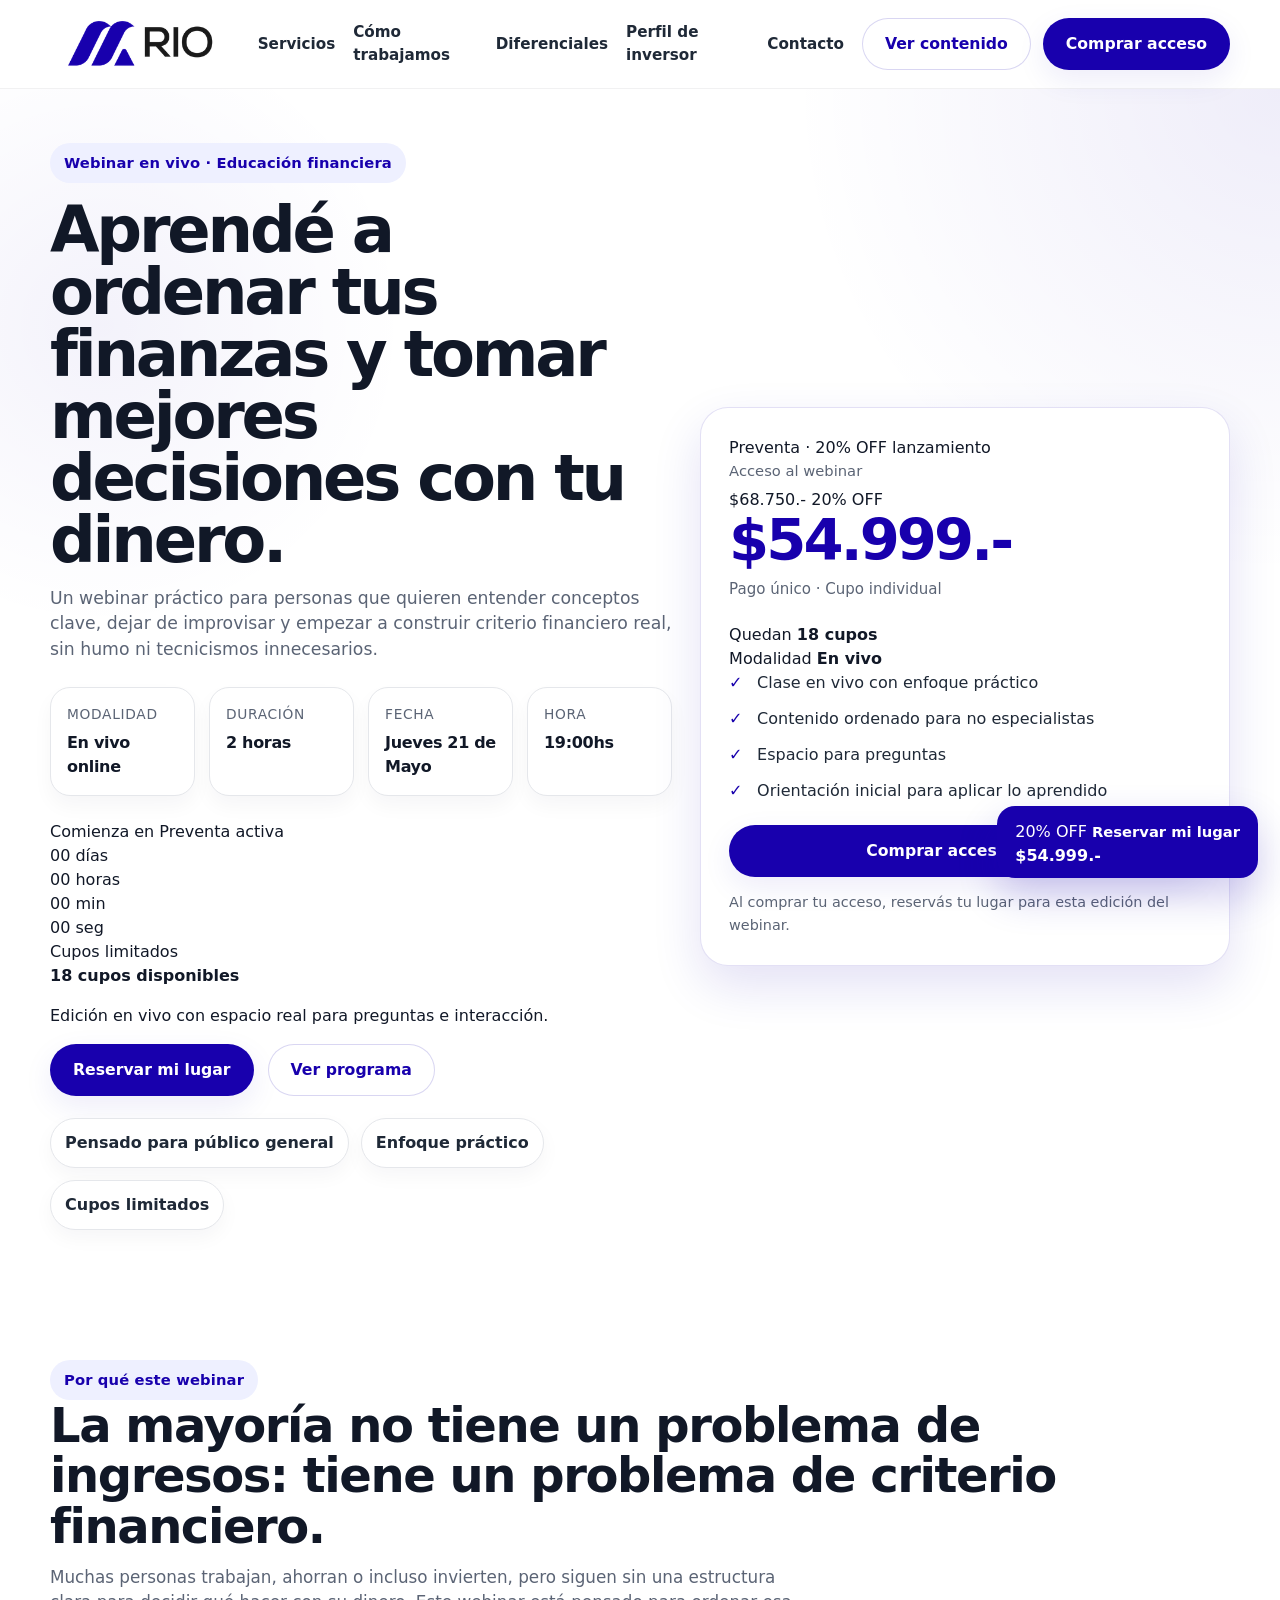
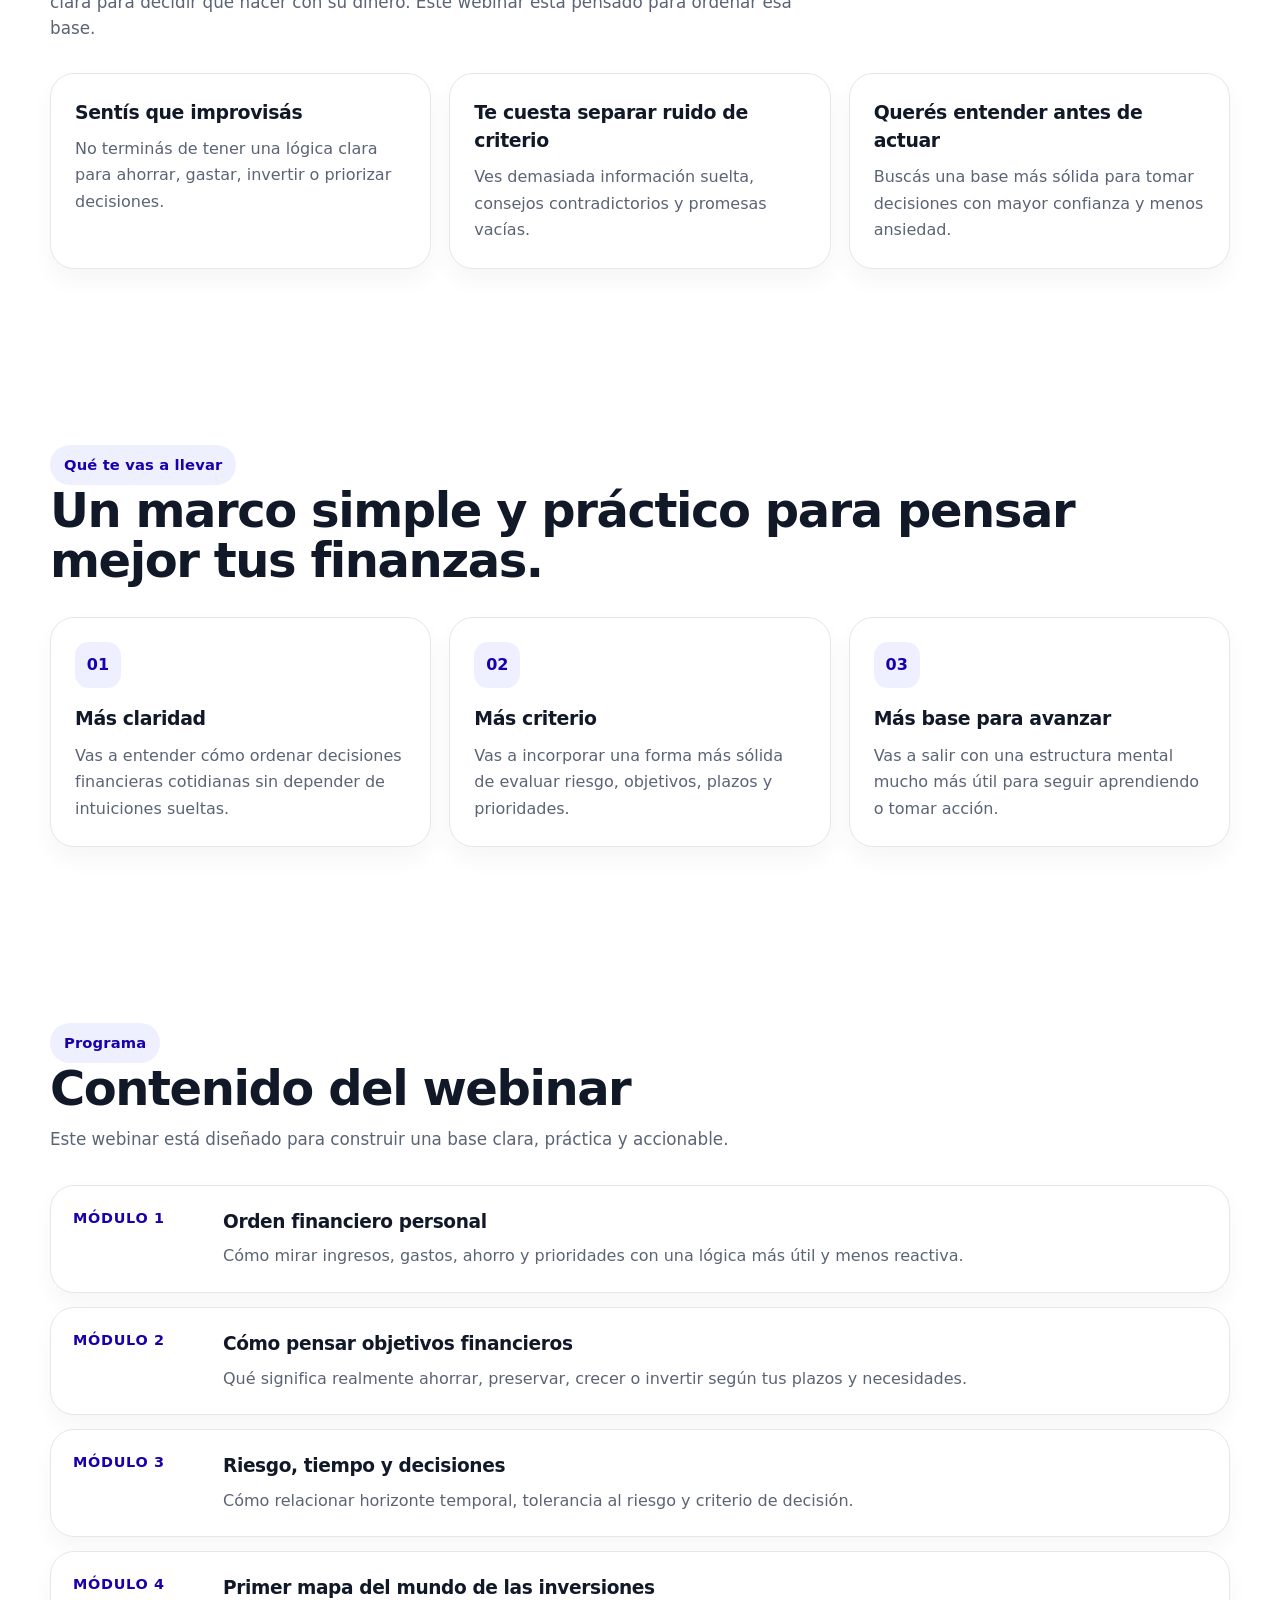
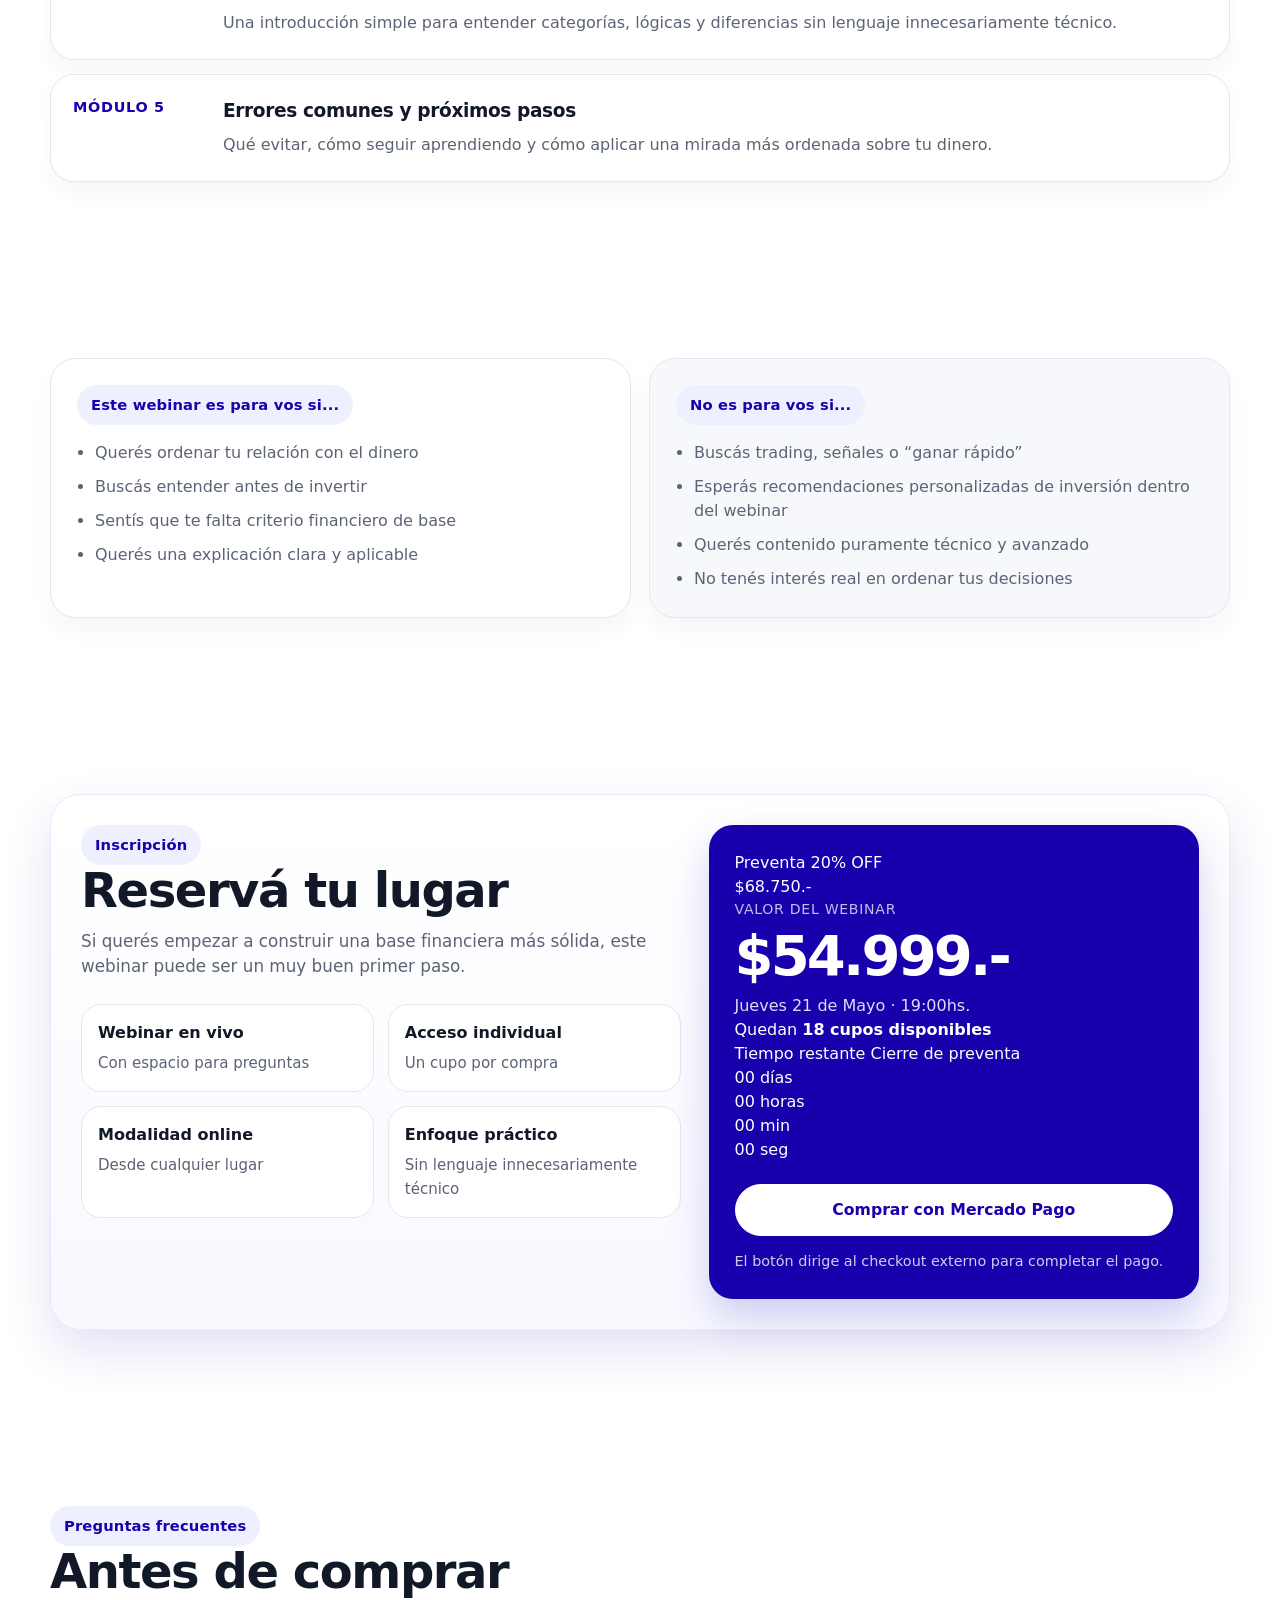
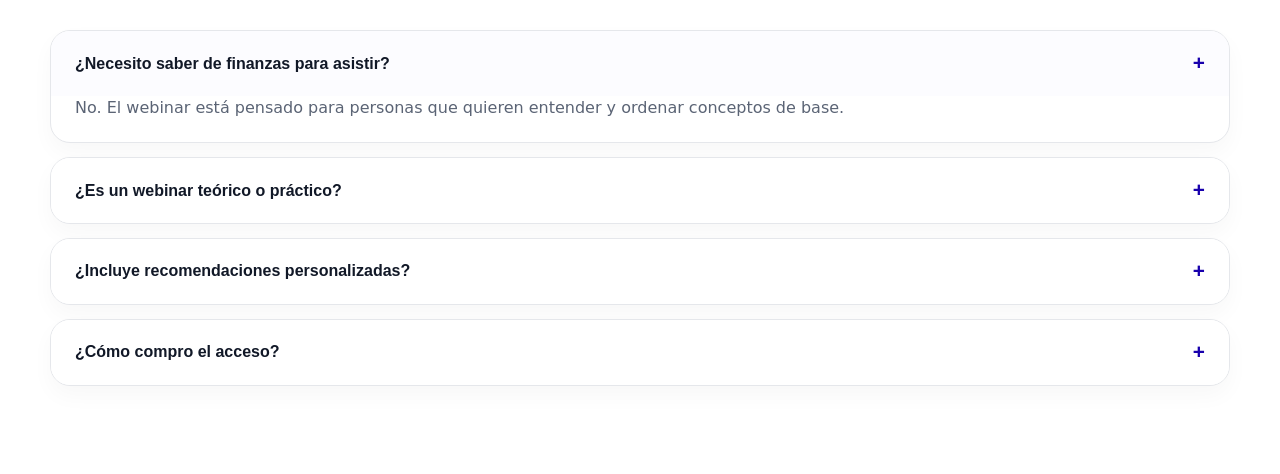
==== commit 403ffa49: "Update index.html" ====
--- a/learning/index.html
+++ b/learning/index.html
@@ -81,6 +81,43 @@
               </div>
             </div>
 
+            <div class="learning-urgency-row reveal">
+              <div class="learning-countdown-card">
+                <div class="learning-countdown-head">
+                  <span class="learning-countdown-kicker">Comienza en</span>
+                  <span class="learning-countdown-tag">Preventa activa</span>
+                </div>
+
+                <div class="learning-countdown-grid">
+                  <div class="learning-countdown-unit">
+                    <span class="learning-countdown-value" data-countdown="days">00</span>
+                    <span class="learning-countdown-label">días</span>
+                  </div>
+                  <div class="learning-countdown-unit">
+                    <span class="learning-countdown-value" data-countdown="hours">00</span>
+                    <span class="learning-countdown-label">horas</span>
+                  </div>
+                  <div class="learning-countdown-unit">
+                    <span class="learning-countdown-value" data-countdown="minutes">00</span>
+                    <span class="learning-countdown-label">min</span>
+                  </div>
+                  <div class="learning-countdown-unit">
+                    <span class="learning-countdown-value" data-countdown="seconds">00</span>
+                    <span class="learning-countdown-label">seg</span>
+                  </div>
+                </div>
+              </div>
+
+              <div class="learning-seats-card">
+                <div class="learning-seats-top">
+                  <span class="learning-live-dot"></span>
+                  <span>Cupos limitados</span>
+                </div>
+                <strong><span data-seats-count>18</span> cupos disponibles</strong>
+                <p>Edición en vivo con espacio real para preguntas e interacción.</p>
+              </div>
+            </div>
+
             <div class="btn-row">
               <a href="#comprar" class="btn btn-primary">Reservar mi lugar</a>
               <a href="#contenido" class="btn btn-secondary">Ver programa</a>
@@ -94,10 +131,29 @@
           </div>
 
           <aside class="learning-hero-card reveal">
+            <div class="learning-offer-ribbon">Preventa · 20% OFF lanzamiento</div>
+
             <div class="learning-price-wrap">
               <div class="learning-price-label">Acceso al webinar</div>
-              <div class="learning-price">$55.000.-</div>
+
+              <div class="learning-price-anchor">
+                <span class="learning-price-old">$68.750.-</span>
+                <span class="learning-discount-badge">20% OFF</span>
+              </div>
+
+              <div class="learning-price">$54.999.-</div>
               <div class="learning-price-note">Pago único · Cupo individual</div>
+            </div>
+
+            <div class="learning-mini-proof">
+              <div class="learning-mini-proof-item">
+                <span class="learning-mini-proof-label">Quedan</span>
+                <strong><span data-seats-count>18</span> cupos</strong>
+              </div>
+              <div class="learning-mini-proof-item">
+                <span class="learning-mini-proof-label">Modalidad</span>
+                <strong>En vivo</strong>
+              </div>
             </div>
 
             <ul class="learning-check-list">
@@ -294,9 +350,45 @@
           </div>
 
           <aside class="offer-checkout">
+            <div class="learning-checkout-promo">
+              <span class="learning-checkout-tag">Preventa 20% OFF</span>
+              <div class="learning-checkout-old-price">$68.750.-</div>
+            </div>
+
             <div class="offer-price-label">Valor del webinar</div>
-            <div class="offer-price">$55.000.-</div>
+            <div class="offer-price">$54.999.-</div>
             <div class="offer-date">Jueves 21 de Mayo · 19:00hs.</div>
+
+            <div class="learning-checkout-seats">
+              <span class="learning-live-dot"></span>
+              <span>Quedan <strong><span data-seats-count>18</span> cupos disponibles</strong></span>
+            </div>
+
+            <div class="learning-countdown-card learning-countdown-card-compact">
+              <div class="learning-countdown-head">
+                <span class="learning-countdown-kicker">Tiempo restante</span>
+                <span class="learning-countdown-tag">Cierre de preventa</span>
+              </div>
+
+              <div class="learning-countdown-grid learning-countdown-grid-compact">
+                <div class="learning-countdown-unit">
+                  <span class="learning-countdown-value" data-countdown="days">00</span>
+                  <span class="learning-countdown-label">días</span>
+                </div>
+                <div class="learning-countdown-unit">
+                  <span class="learning-countdown-value" data-countdown="hours">00</span>
+                  <span class="learning-countdown-label">horas</span>
+                </div>
+                <div class="learning-countdown-unit">
+                  <span class="learning-countdown-value" data-countdown="minutes">00</span>
+                  <span class="learning-countdown-label">min</span>
+                </div>
+                <div class="learning-countdown-unit">
+                  <span class="learning-countdown-value" data-countdown="seconds">00</span>
+                  <span class="learning-countdown-label">seg</span>
+                </div>
+              </div>
+            </div>
 
             <a
               href="__PEGAR_LINK_MERCADOPAGO__"
@@ -381,8 +473,11 @@
     id="learningFloatingCta"
     aria-label="Comprar acceso al webinar"
   >
-    <span class="learning-floating-text">Comprar webinar</span>
-    <span class="learning-floating-price">$55.000.-</span>
+    <span class="learning-floating-copy">
+      <span class="learning-floating-tag">20% OFF</span>
+      <span class="learning-floating-text">Reservar mi lugar</span>
+    </span>
+    <span class="learning-floating-price">$54.999.-</span>
   </a>
 
   <script src="/assets/js/learning.js"></script>
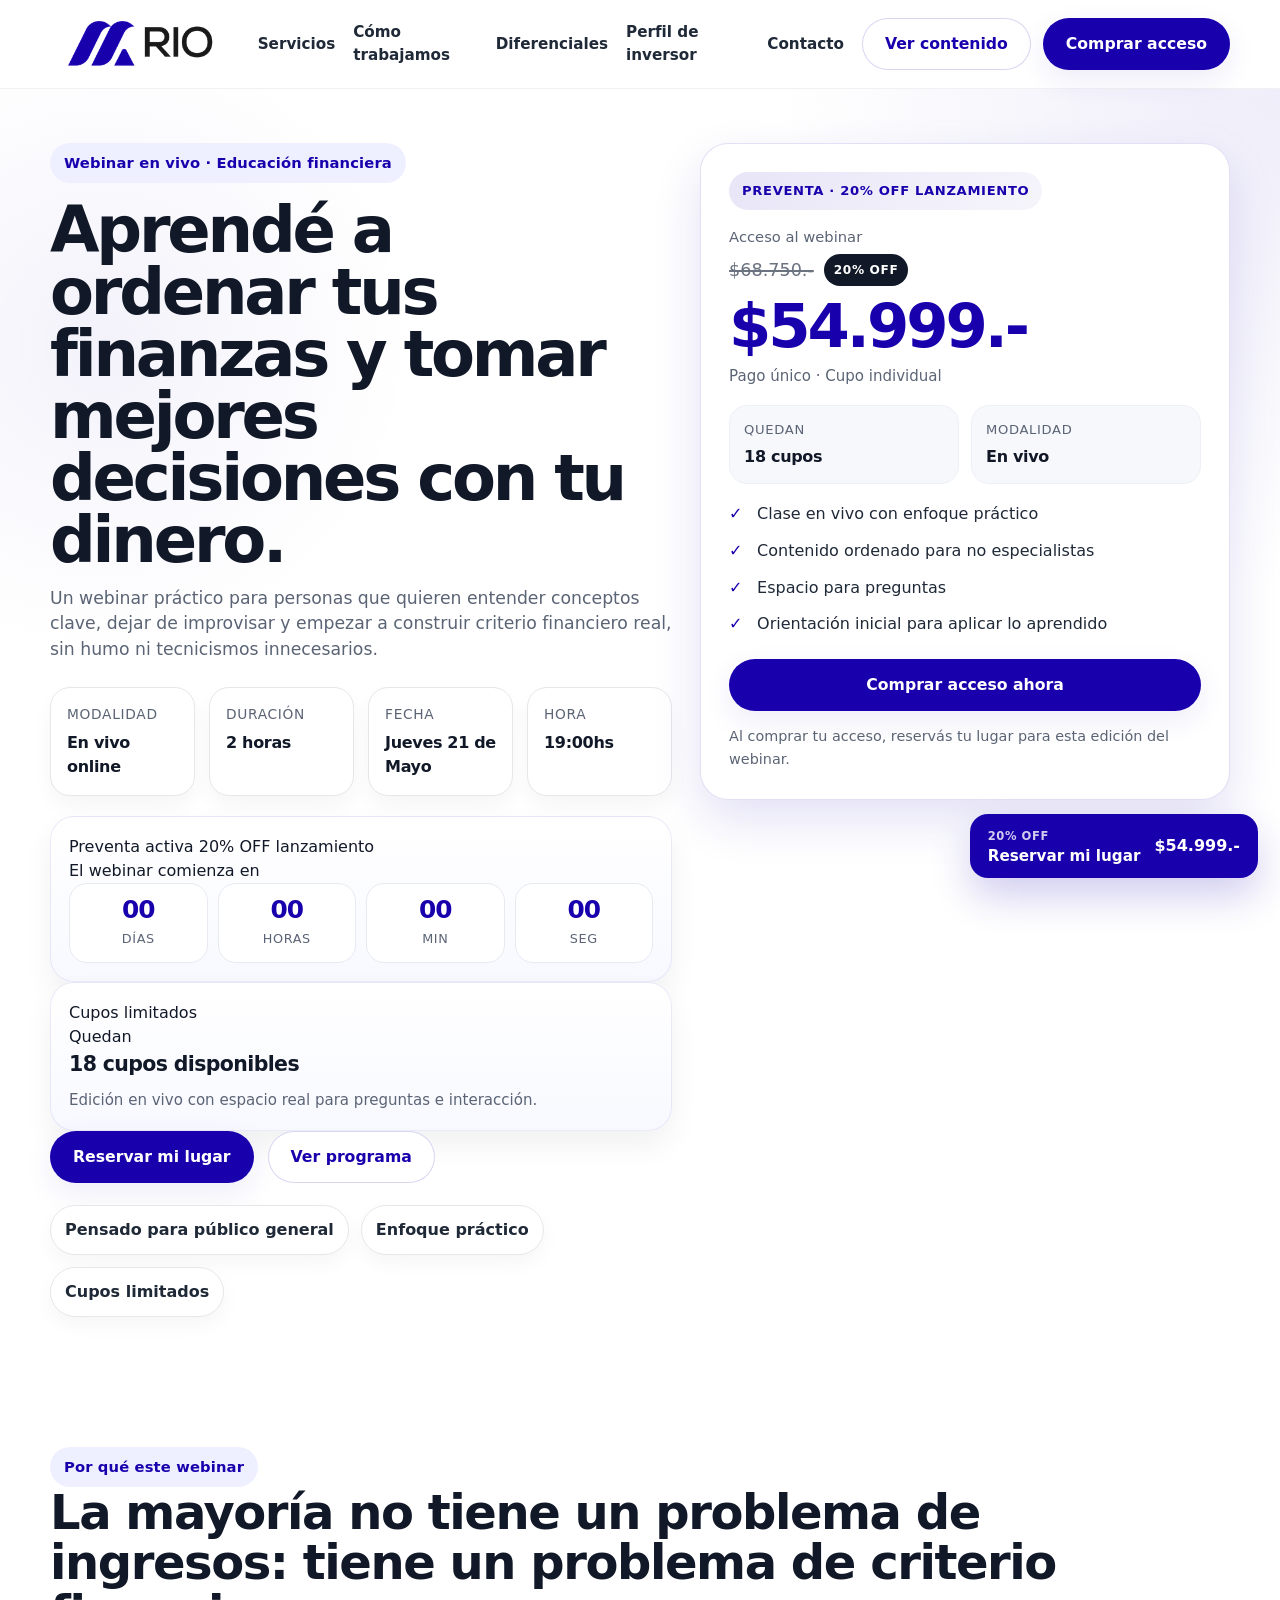
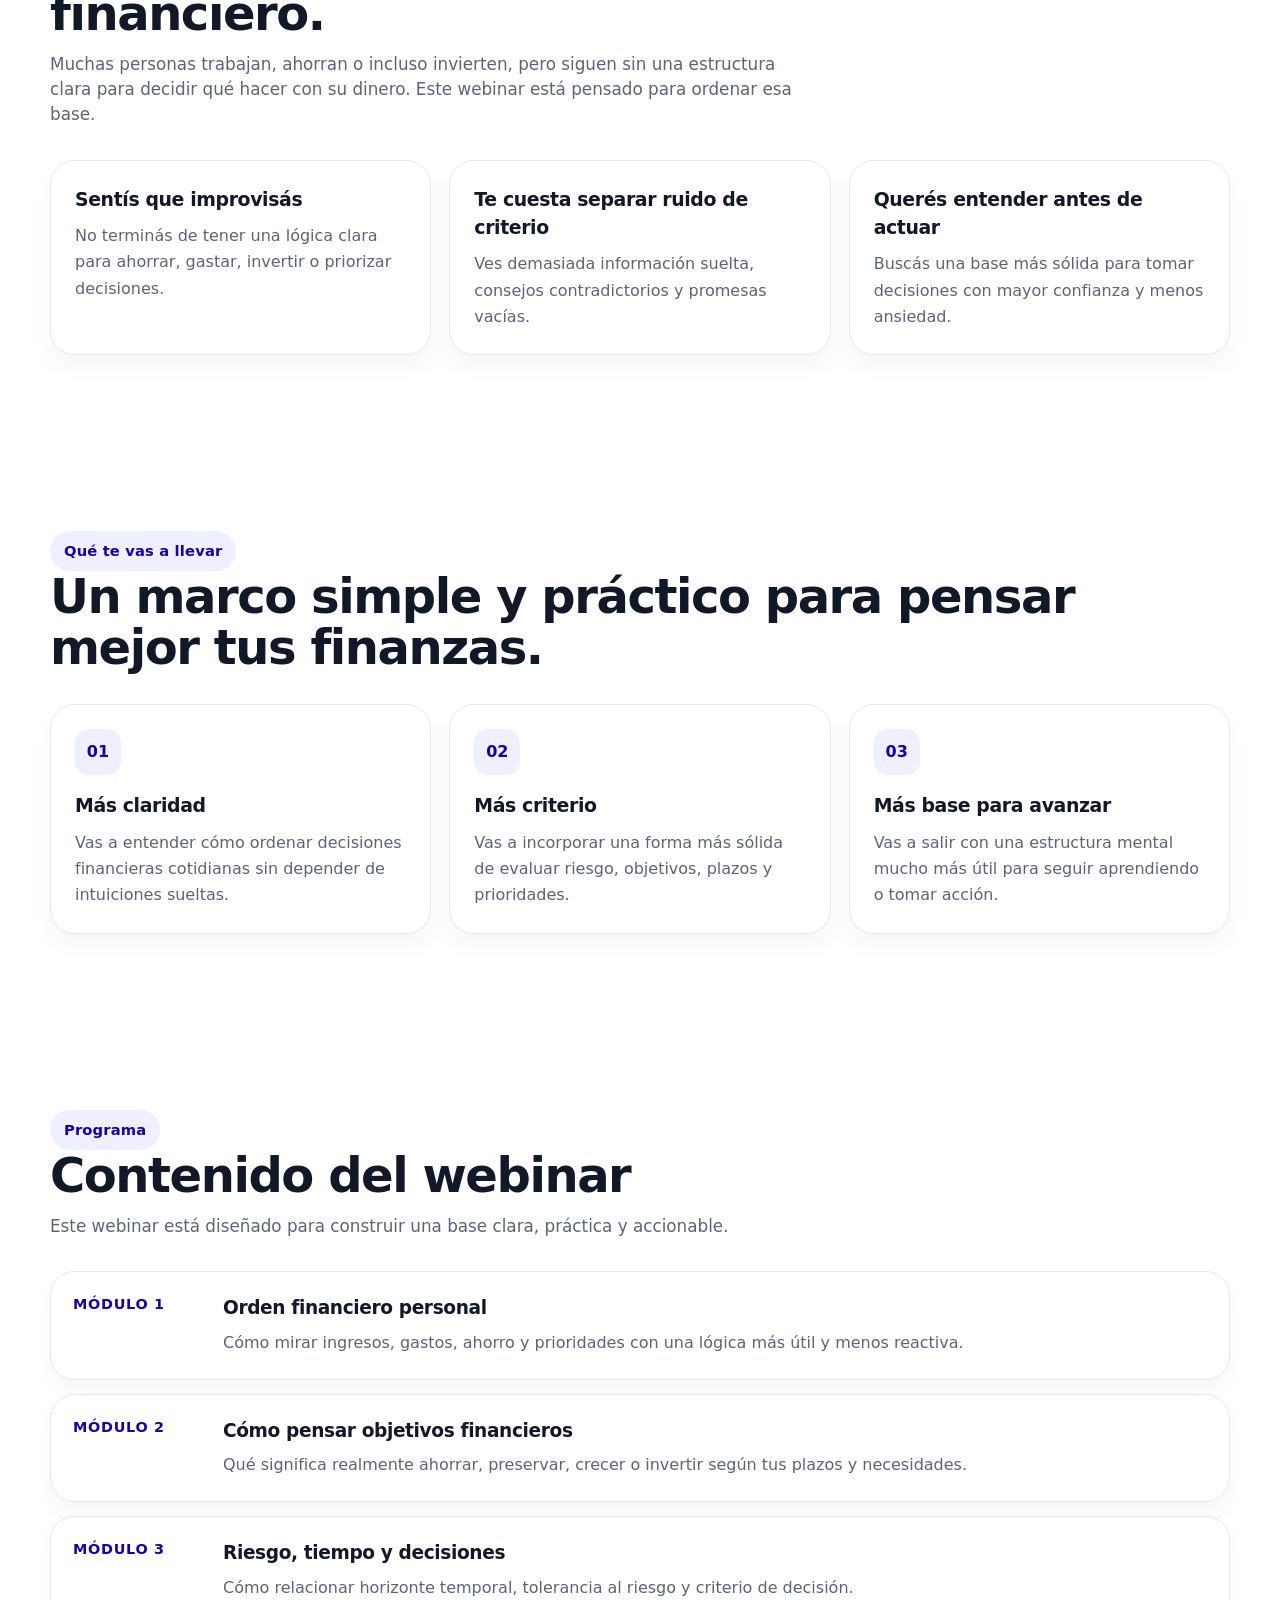
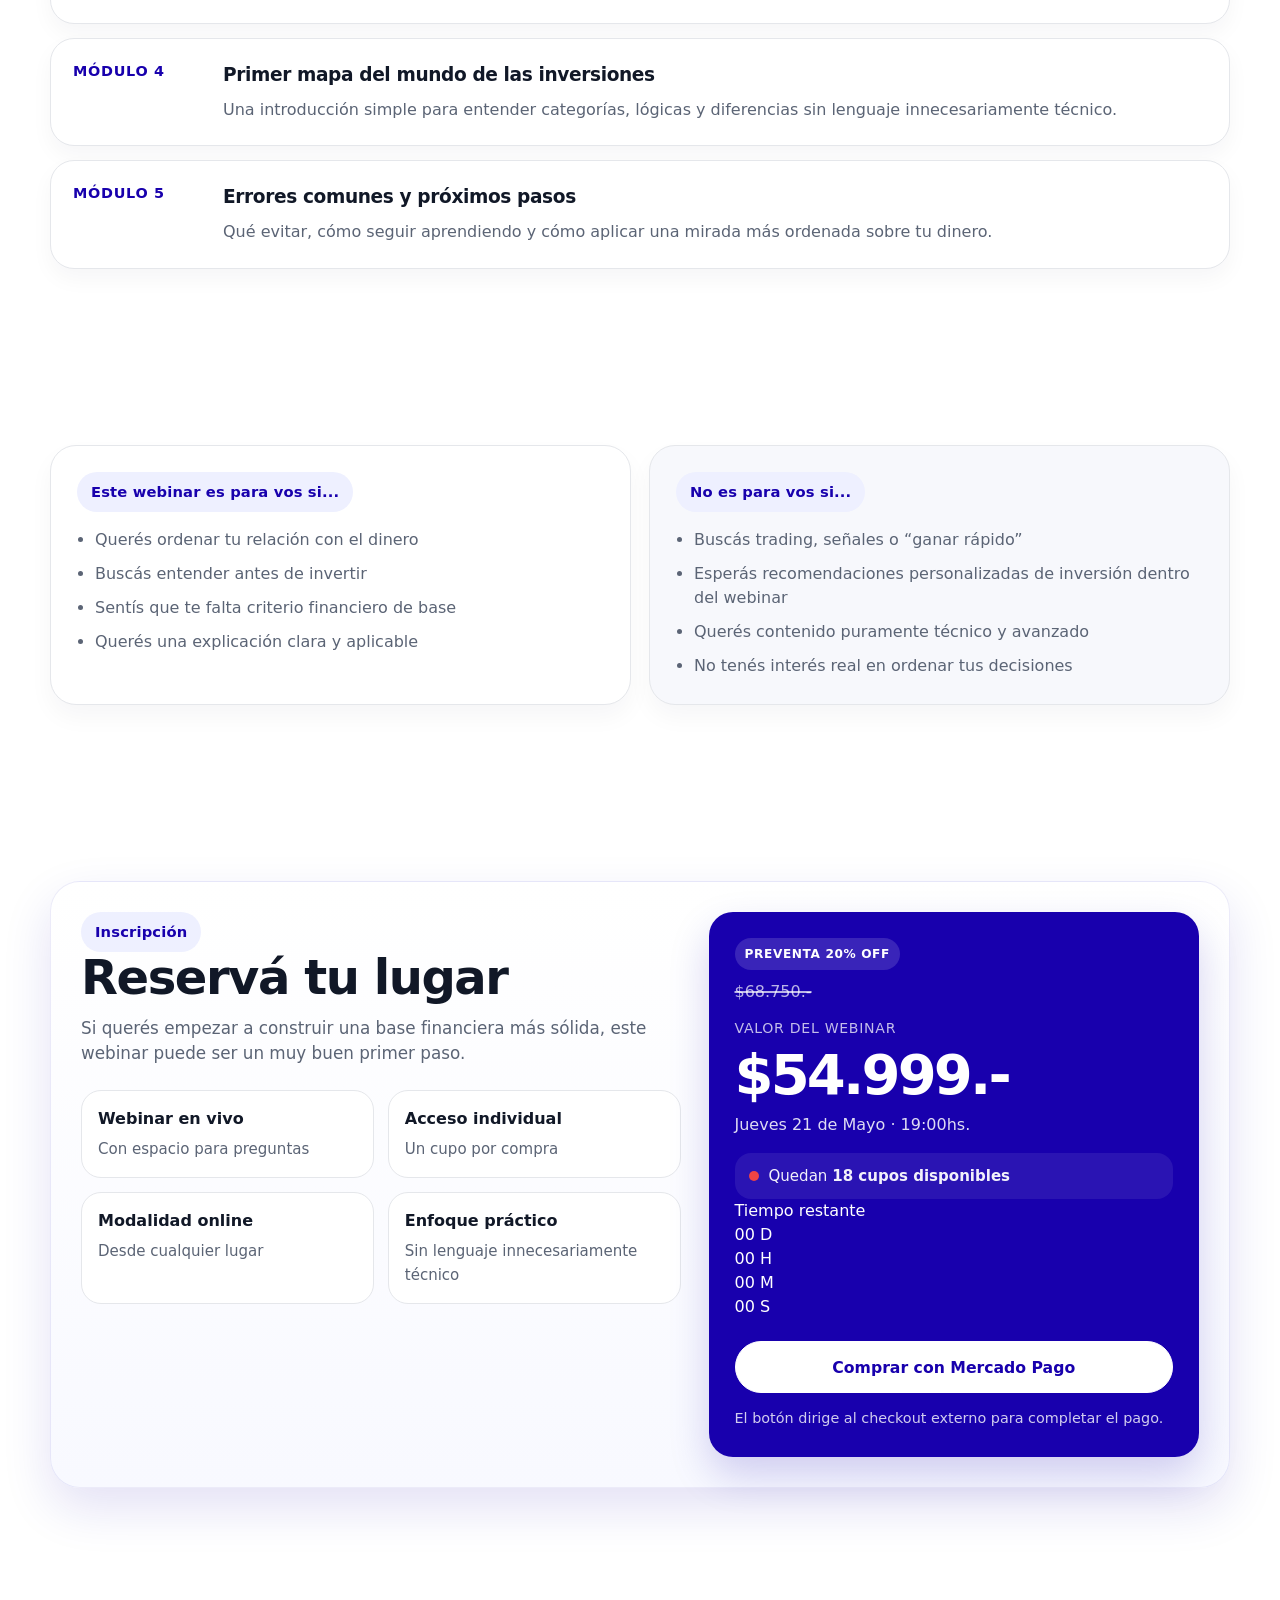
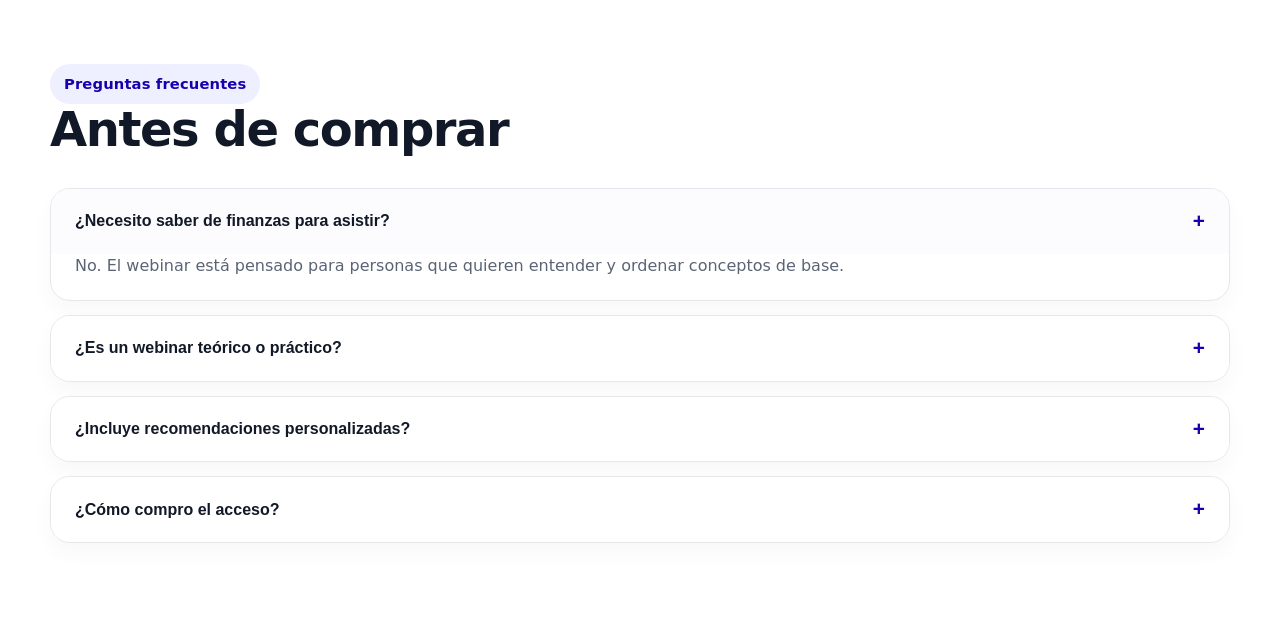
==== commit 8469c3bd: "Refactor countdown and seats card layout Updated countdown and seats display with improved labels an" ====
--- a/learning/index.html
+++ b/learning/index.html
@@ -81,40 +81,50 @@
               </div>
             </div>
 
-            <div class="learning-urgency-row reveal">
+            <div class="learning-signals-grid reveal">
               <div class="learning-countdown-card">
-                <div class="learning-countdown-head">
-                  <span class="learning-countdown-kicker">Comienza en</span>
-                  <span class="learning-countdown-tag">Preventa activa</span>
-                </div>
+                <div class="learning-signal-top">
+                  <span class="learning-signal-kicker">Preventa activa</span>
+                  <span class="learning-signal-badge">20% OFF lanzamiento</span>
+                </div>
+
+                <div class="learning-countdown-title">El webinar comienza en</div>
 
                 <div class="learning-countdown-grid">
                   <div class="learning-countdown-unit">
                     <span class="learning-countdown-value" data-countdown="days">00</span>
-                    <span class="learning-countdown-label">días</span>
+                    <span class="learning-countdown-label">Días</span>
                   </div>
                   <div class="learning-countdown-unit">
                     <span class="learning-countdown-value" data-countdown="hours">00</span>
-                    <span class="learning-countdown-label">horas</span>
+                    <span class="learning-countdown-label">Horas</span>
                   </div>
                   <div class="learning-countdown-unit">
                     <span class="learning-countdown-value" data-countdown="minutes">00</span>
-                    <span class="learning-countdown-label">min</span>
+                    <span class="learning-countdown-label">Min</span>
                   </div>
                   <div class="learning-countdown-unit">
                     <span class="learning-countdown-value" data-countdown="seconds">00</span>
-                    <span class="learning-countdown-label">seg</span>
+                    <span class="learning-countdown-label">Seg</span>
                   </div>
                 </div>
               </div>
 
               <div class="learning-seats-card">
-                <div class="learning-seats-top">
-                  <span class="learning-live-dot"></span>
-                  <span>Cupos limitados</span>
-                </div>
-                <strong><span data-seats-count>18</span> cupos disponibles</strong>
-                <p>Edición en vivo con espacio real para preguntas e interacción.</p>
+                <div class="learning-signal-top">
+                  <span class="learning-signal-kicker">
+                    <span class="learning-live-dot"></span>
+                    Cupos limitados
+                  </span>
+                </div>
+
+                <div class="learning-seats-count">
+                  Quedan <strong><span data-seats-count>18</span> cupos disponibles</strong>
+                </div>
+
+                <p class="learning-seats-text">
+                  Edición en vivo con espacio real para preguntas e interacción.
+                </p>
               </div>
             </div>
 
@@ -364,28 +374,24 @@
               <span>Quedan <strong><span data-seats-count>18</span> cupos disponibles</strong></span>
             </div>
 
-            <div class="learning-countdown-card learning-countdown-card-compact">
-              <div class="learning-countdown-head">
-                <span class="learning-countdown-kicker">Tiempo restante</span>
-                <span class="learning-countdown-tag">Cierre de preventa</span>
-              </div>
-
-              <div class="learning-countdown-grid learning-countdown-grid-compact">
-                <div class="learning-countdown-unit">
-                  <span class="learning-countdown-value" data-countdown="days">00</span>
-                  <span class="learning-countdown-label">días</span>
-                </div>
-                <div class="learning-countdown-unit">
-                  <span class="learning-countdown-value" data-countdown="hours">00</span>
-                  <span class="learning-countdown-label">horas</span>
-                </div>
-                <div class="learning-countdown-unit">
-                  <span class="learning-countdown-value" data-countdown="minutes">00</span>
-                  <span class="learning-countdown-label">min</span>
-                </div>
-                <div class="learning-countdown-unit">
-                  <span class="learning-countdown-value" data-countdown="seconds">00</span>
-                  <span class="learning-countdown-label">seg</span>
+            <div class="learning-checkout-countdown">
+              <div class="learning-checkout-countdown-title">Tiempo restante</div>
+              <div class="learning-checkout-countdown-grid">
+                <div class="learning-checkout-countdown-unit">
+                  <span class="learning-checkout-countdown-value" data-countdown="days">00</span>
+                  <span class="learning-checkout-countdown-label">D</span>
+                </div>
+                <div class="learning-checkout-countdown-unit">
+                  <span class="learning-checkout-countdown-value" data-countdown="hours">00</span>
+                  <span class="learning-checkout-countdown-label">H</span>
+                </div>
+                <div class="learning-checkout-countdown-unit">
+                  <span class="learning-checkout-countdown-value" data-countdown="minutes">00</span>
+                  <span class="learning-checkout-countdown-label">M</span>
+                </div>
+                <div class="learning-checkout-countdown-unit">
+                  <span class="learning-checkout-countdown-value" data-countdown="seconds">00</span>
+                  <span class="learning-checkout-countdown-label">S</span>
                 </div>
               </div>
             </div>
--- a/assets/css/learning.css
+++ b/assets/css/learning.css
@@ -32,7 +32,7 @@
   display: grid;
   grid-template-columns: 1.08fr 0.92fr;
   gap: 28px;
-  align-items: center;
+  align-items: start;
 }
 
 .learning-hero-copy h1 {
@@ -53,7 +53,7 @@
   display: grid;
   grid-template-columns: repeat(4, 1fr);
   gap: 14px;
-  margin: 0 0 24px;
+  margin: 0 0 20px;
 }
 
 .learning-meta-card {
@@ -78,20 +78,158 @@
   letter-spacing: -0.02em;
 }
 
+.learning-urgency-row {
+  display: grid;
+  grid-template-columns: 1.2fr 0.8fr;
+  gap: 16px;
+  margin: 0 0 24px;
+}
+
+.learning-countdown-card,
+.learning-seats-card {
+  background: linear-gradient(180deg, #ffffff 0%, #f8f9ff 100%);
+  border: 1px solid rgba(24, 0, 173, 0.08);
+  border-radius: 24px;
+  padding: 18px;
+  box-shadow: 0 14px 30px rgba(17, 24, 39, 0.06);
+}
+
+.learning-countdown-head {
+  display: flex;
+  align-items: center;
+  justify-content: space-between;
+  gap: 12px;
+  margin-bottom: 14px;
+}
+
+.learning-countdown-kicker {
+  font-size: 0.9rem;
+  font-weight: 700;
+  color: #1f2937;
+}
+
+.learning-countdown-tag {
+  display: inline-flex;
+  align-items: center;
+  padding: 7px 10px;
+  border-radius: 999px;
+  background: var(--primary-soft);
+  color: var(--primary);
+  font-size: 0.8rem;
+  font-weight: 800;
+  text-transform: uppercase;
+  letter-spacing: 0.04em;
+}
+
+.learning-countdown-grid {
+  display: grid;
+  grid-template-columns: repeat(4, 1fr);
+  gap: 10px;
+}
+
+.learning-countdown-unit {
+  border-radius: 18px;
+  background: #fff;
+  border: 1px solid #e7eaf1;
+  padding: 14px 10px;
+  text-align: center;
+}
+
+.learning-countdown-value {
+  display: block;
+  font-size: 1.55rem;
+  font-weight: 900;
+  color: var(--primary);
+  line-height: 1;
+  letter-spacing: -0.04em;
+  margin-bottom: 6px;
+}
+
+.learning-countdown-label {
+  display: block;
+  font-size: 0.8rem;
+  color: var(--muted);
+  text-transform: uppercase;
+  letter-spacing: 0.05em;
+}
+
+.learning-seats-top {
+  display: flex;
+  align-items: center;
+  gap: 8px;
+  margin-bottom: 10px;
+  color: var(--primary);
+  font-size: 0.85rem;
+  font-weight: 800;
+  text-transform: uppercase;
+  letter-spacing: 0.05em;
+}
+
+.learning-live-dot {
+  width: 10px;
+  height: 10px;
+  border-radius: 999px;
+  background: #ef4444;
+  box-shadow: 0 0 0 0 rgba(239, 68, 68, 0.55);
+  animation: pulseDot 1.8s infinite;
+}
+
+@keyframes pulseDot {
+  0% {
+    box-shadow: 0 0 0 0 rgba(239, 68, 68, 0.45);
+  }
+  70% {
+    box-shadow: 0 0 0 10px rgba(239, 68, 68, 0);
+  }
+  100% {
+    box-shadow: 0 0 0 0 rgba(239, 68, 68, 0);
+  }
+}
+
+.learning-seats-card strong {
+  display: block;
+  font-size: 1.28rem;
+  letter-spacing: -0.03em;
+  margin-bottom: 8px;
+}
+
+.learning-seats-card p {
+  margin: 0;
+  color: var(--muted);
+  line-height: 1.6;
+  font-size: 0.94rem;
+}
+
 .learning-proof {
   margin-top: 22px;
 }
 
 .learning-hero-card {
+  position: relative;
   border: 1px solid rgba(24, 0, 173, 0.12);
   border-radius: 28px;
   padding: 28px;
   background: #fff;
   box-shadow: var(--shadow-lg);
+  overflow: hidden;
+}
+
+.learning-offer-ribbon {
+  display: inline-flex;
+  align-items: center;
+  padding: 9px 13px;
+  border-radius: 999px;
+  background: linear-gradient(135deg, rgba(24, 0, 173, 0.1), rgba(24, 0, 173, 0.04));
+  color: var(--primary);
+  font-size: 0.82rem;
+  font-weight: 800;
+  text-transform: uppercase;
+  letter-spacing: 0.05em;
+  margin-bottom: 16px;
 }
 
 .learning-price-wrap {
-  margin-bottom: 22px;
+  margin-bottom: 18px;
 }
 
 .learning-price-label {
@@ -100,8 +238,35 @@
   margin-bottom: 6px;
 }
 
+.learning-price-anchor {
+  display: flex;
+  align-items: center;
+  gap: 10px;
+  margin-bottom: 10px;
+}
+
+.learning-price-old {
+  font-size: 1.1rem;
+  color: #6b7280;
+  text-decoration: line-through;
+  text-decoration-thickness: 2px;
+}
+
+.learning-discount-badge {
+  display: inline-flex;
+  align-items: center;
+  padding: 7px 10px;
+  border-radius: 999px;
+  background: #111827;
+  color: #fff;
+  font-size: 0.76rem;
+  font-weight: 800;
+  text-transform: uppercase;
+  letter-spacing: 0.05em;
+}
+
 .learning-price {
-  font-size: clamp(2.3rem, 5vw, 3.6rem);
+  font-size: clamp(2.5rem, 5vw, 3.8rem);
   line-height: 1;
   font-weight: 900;
   letter-spacing: -0.05em;
@@ -112,6 +277,34 @@
   margin-top: 8px;
   color: var(--muted);
   font-size: 0.94rem;
+}
+
+.learning-mini-proof {
+  display: grid;
+  grid-template-columns: repeat(2, 1fr);
+  gap: 12px;
+  margin-bottom: 18px;
+}
+
+.learning-mini-proof-item {
+  border: 1px solid #edf0f6;
+  border-radius: 18px;
+  padding: 14px;
+  background: var(--bg-soft);
+}
+
+.learning-mini-proof-label {
+  display: block;
+  margin-bottom: 5px;
+  color: var(--muted);
+  font-size: 0.82rem;
+  text-transform: uppercase;
+  letter-spacing: 0.05em;
+}
+
+.learning-mini-proof-item strong {
+  font-size: 1rem;
+  letter-spacing: -0.02em;
 }
 
 .learning-check-list {
@@ -127,6 +320,7 @@
   padding-left: 28px;
   color: #1f2937;
   font-weight: 500;
+  line-height: 1.55;
 }
 
 .learning-check-list li::before {
@@ -302,6 +496,31 @@
   box-shadow: 0 18px 40px rgba(24, 0, 173, 0.18);
 }
 
+.learning-checkout-promo {
+  margin-bottom: 14px;
+}
+
+.learning-checkout-tag {
+  display: inline-flex;
+  align-items: center;
+  padding: 7px 10px;
+  border-radius: 999px;
+  background: rgba(255, 255, 255, 0.14);
+  color: #fff;
+  font-size: 0.76rem;
+  font-weight: 800;
+  text-transform: uppercase;
+  letter-spacing: 0.05em;
+  margin-bottom: 10px;
+}
+
+.learning-checkout-old-price {
+  color: rgba(255, 255, 255, 0.7);
+  text-decoration: line-through;
+  text-decoration-thickness: 2px;
+  font-size: 1rem;
+}
+
 .offer-price-label {
   color: rgba(255, 255, 255, 0.74);
   font-size: 0.88rem;
@@ -321,6 +540,47 @@
   margin-top: 10px;
   color: rgba(255, 255, 255, 0.86);
   font-size: 1rem;
+}
+
+.learning-checkout-seats {
+  display: flex;
+  align-items: center;
+  gap: 10px;
+  margin-top: 16px;
+  padding: 12px 14px;
+  border-radius: 16px;
+  background: rgba(255, 255, 255, 0.08);
+  color: rgba(255, 255, 255, 0.94);
+  font-size: 0.94rem;
+}
+
+.learning-countdown-card-compact {
+  margin-top: 16px;
+  background: rgba(255, 255, 255, 0.06);
+  border-color: rgba(255, 255, 255, 0.12);
+  box-shadow: none;
+}
+
+.learning-countdown-card-compact .learning-countdown-kicker {
+  color: rgba(255, 255, 255, 0.88);
+}
+
+.learning-countdown-card-compact .learning-countdown-tag {
+  background: rgba(255, 255, 255, 0.14);
+  color: #fff;
+}
+
+.learning-countdown-card-compact .learning-countdown-unit {
+  background: rgba(255, 255, 255, 0.08);
+  border-color: rgba(255, 255, 255, 0.12);
+}
+
+.learning-countdown-card-compact .learning-countdown-value {
+  color: #fff;
+}
+
+.learning-countdown-card-compact .learning-countdown-label {
+  color: rgba(255, 255, 255, 0.72);
 }
 
 .offer-buy-btn {
@@ -349,8 +609,9 @@
   bottom: 22px;
   z-index: 70;
   display: inline-flex;
-  flex-direction: column;
-  gap: 4px;
+  align-items: center;
+  justify-content: space-between;
+  gap: 14px;
   padding: 14px 18px;
   border-radius: 18px;
   background: var(--primary);
@@ -364,8 +625,21 @@
   box-shadow: 0 22px 42px rgba(24, 0, 173, 0.26);
 }
 
+.learning-floating-copy {
+  display: grid;
+  gap: 4px;
+}
+
+.learning-floating-tag {
+  font-size: 0.72rem;
+  text-transform: uppercase;
+  letter-spacing: 0.05em;
+  font-weight: 800;
+  color: rgba(255, 255, 255, 0.8);
+}
+
 .learning-floating-text {
-  font-size: 0.92rem;
+  font-size: 0.95rem;
   font-weight: 700;
   line-height: 1;
 }
@@ -395,6 +669,10 @@
   .learning-value-grid {
     grid-template-columns: repeat(2, 1fr);
   }
+
+  .learning-urgency-row {
+    grid-template-columns: 1fr;
+  }
 }
 
 @media (max-width: 900px) {
@@ -412,21 +690,24 @@
   .learning-meta-row,
   .learning-problem-grid,
   .learning-value-grid,
-  .offer-feature-grid {
+  .offer-feature-grid,
+  .learning-mini-proof,
+  .learning-countdown-grid {
     grid-template-columns: 1fr;
   }
 
   .content-item {
     grid-template-columns: 1fr;
     gap: 10px;
+  }
+
+  .learning-countdown-grid {
+    gap: 8px;
   }
 
   .learning-floating-cta {
     right: 16px;
     left: 16px;
     bottom: 16px;
-    flex-direction: row;
-    align-items: center;
-    justify-content: space-between;
-  }
-}
+  }
+}
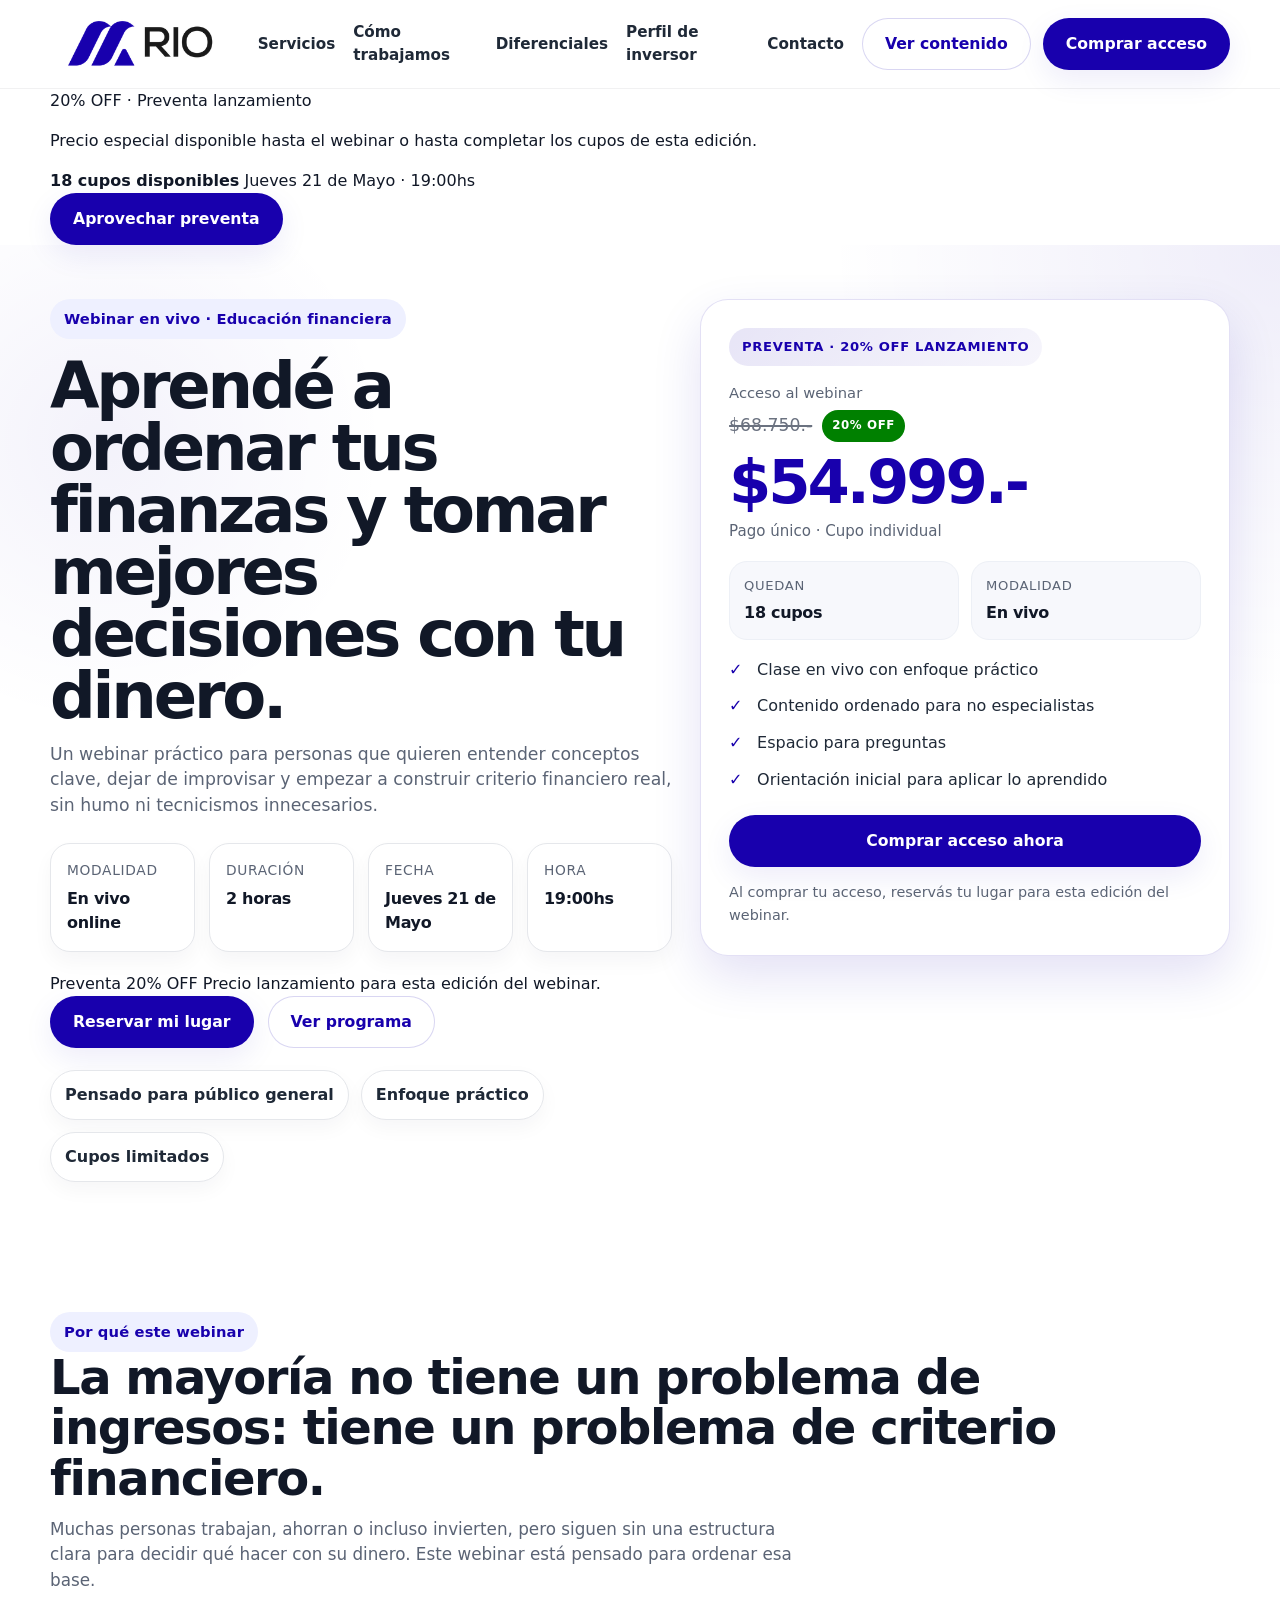
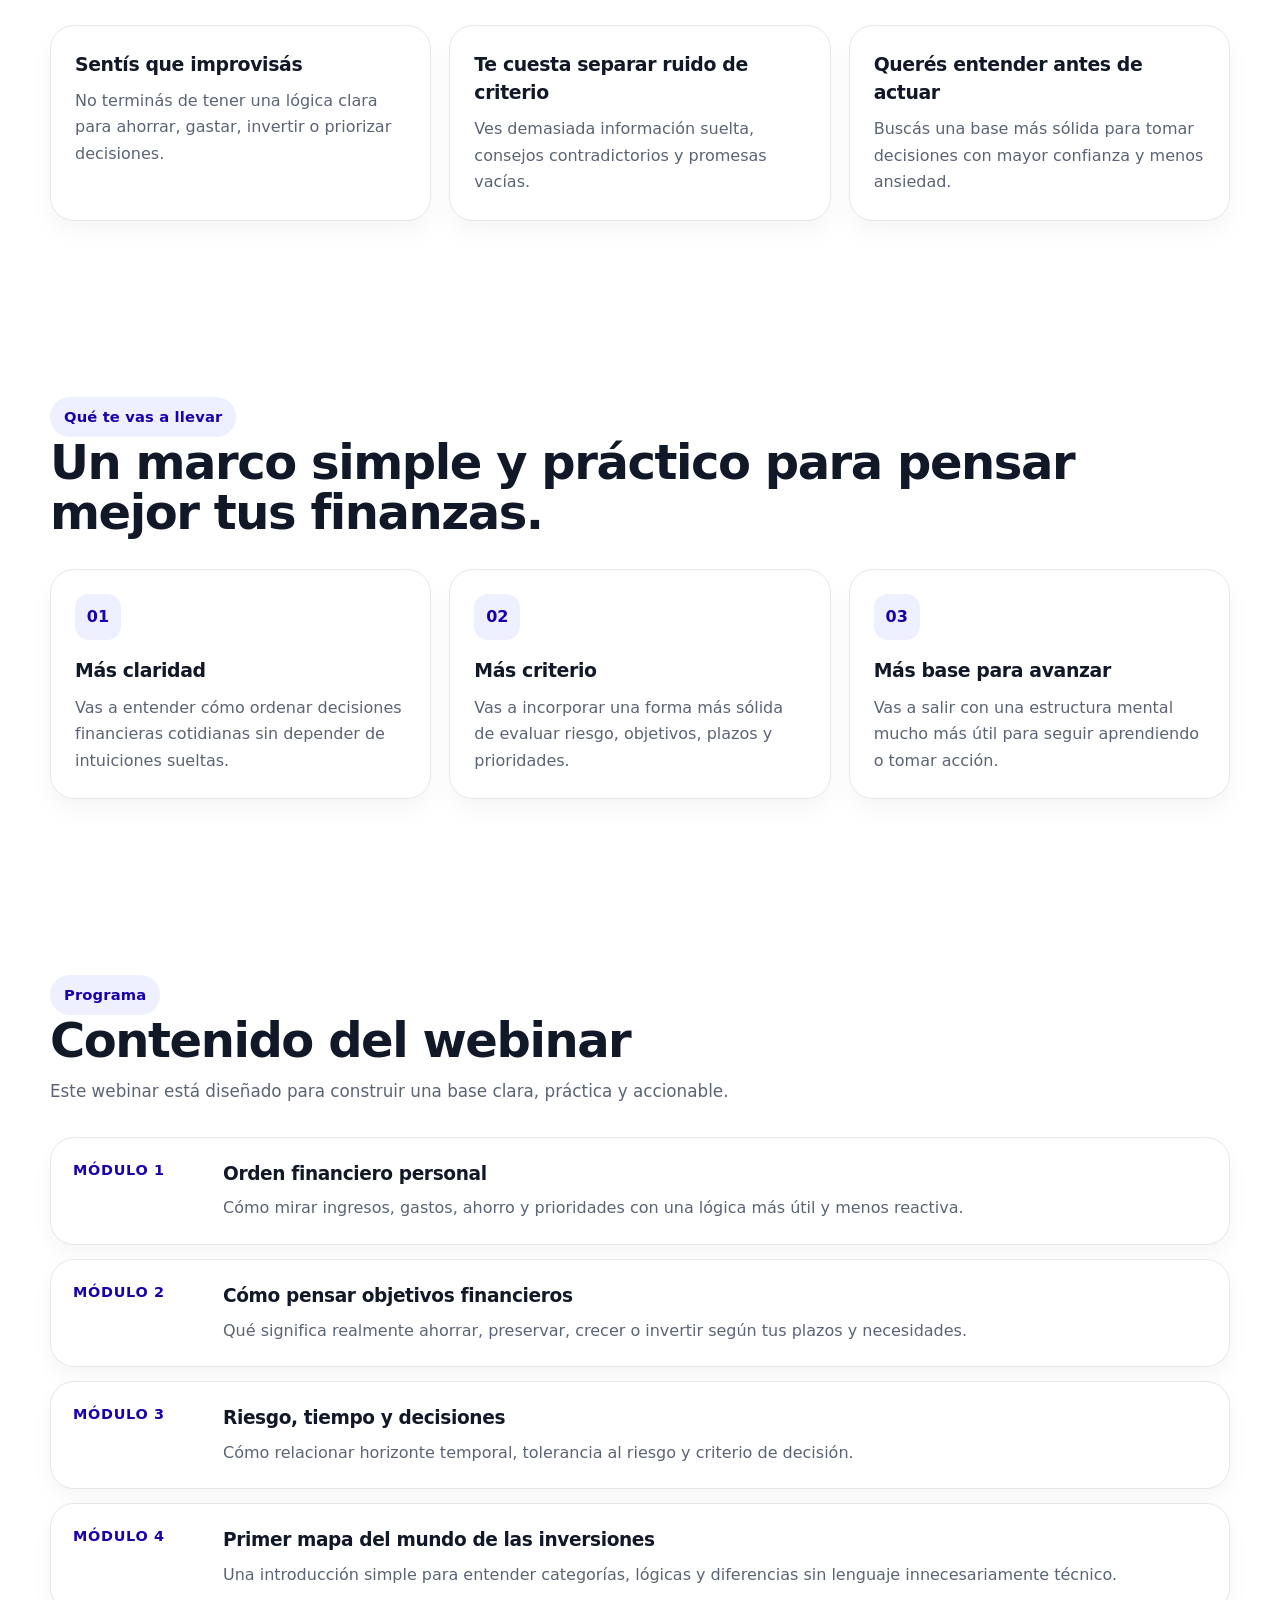
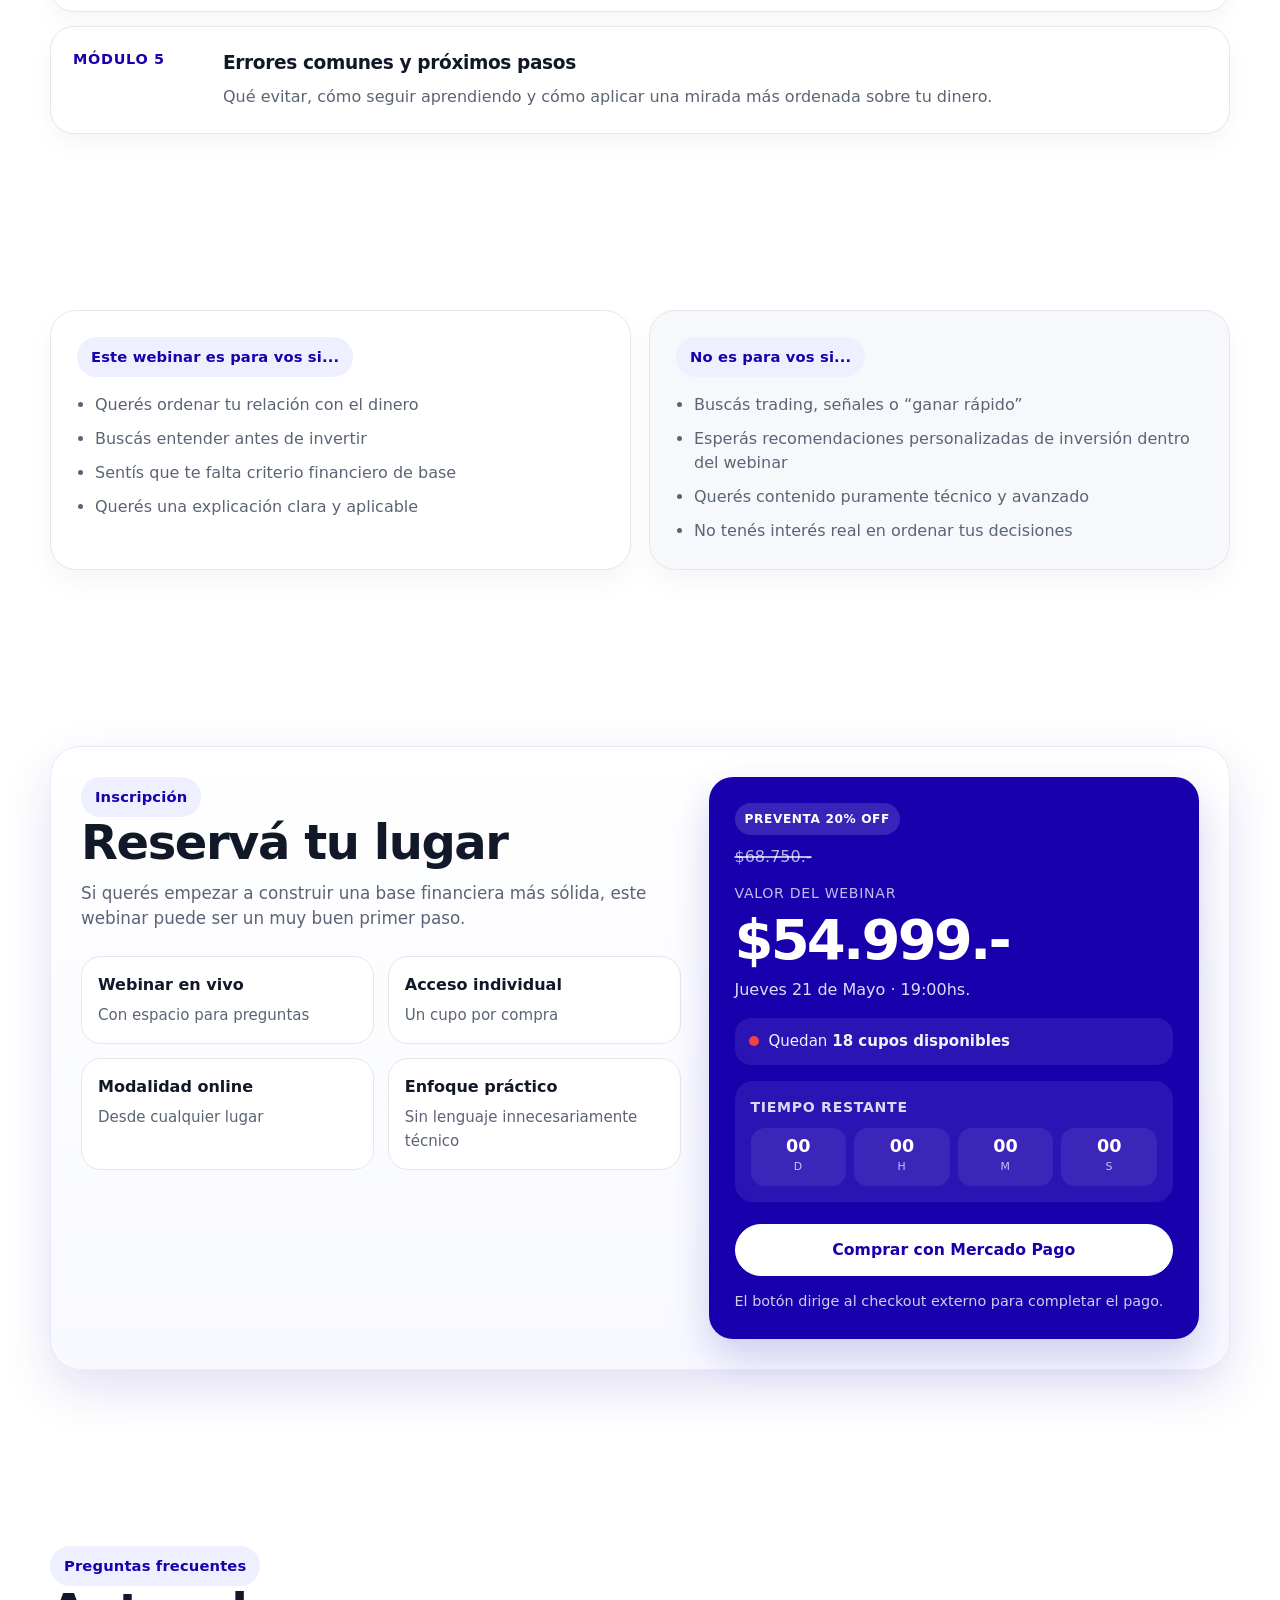
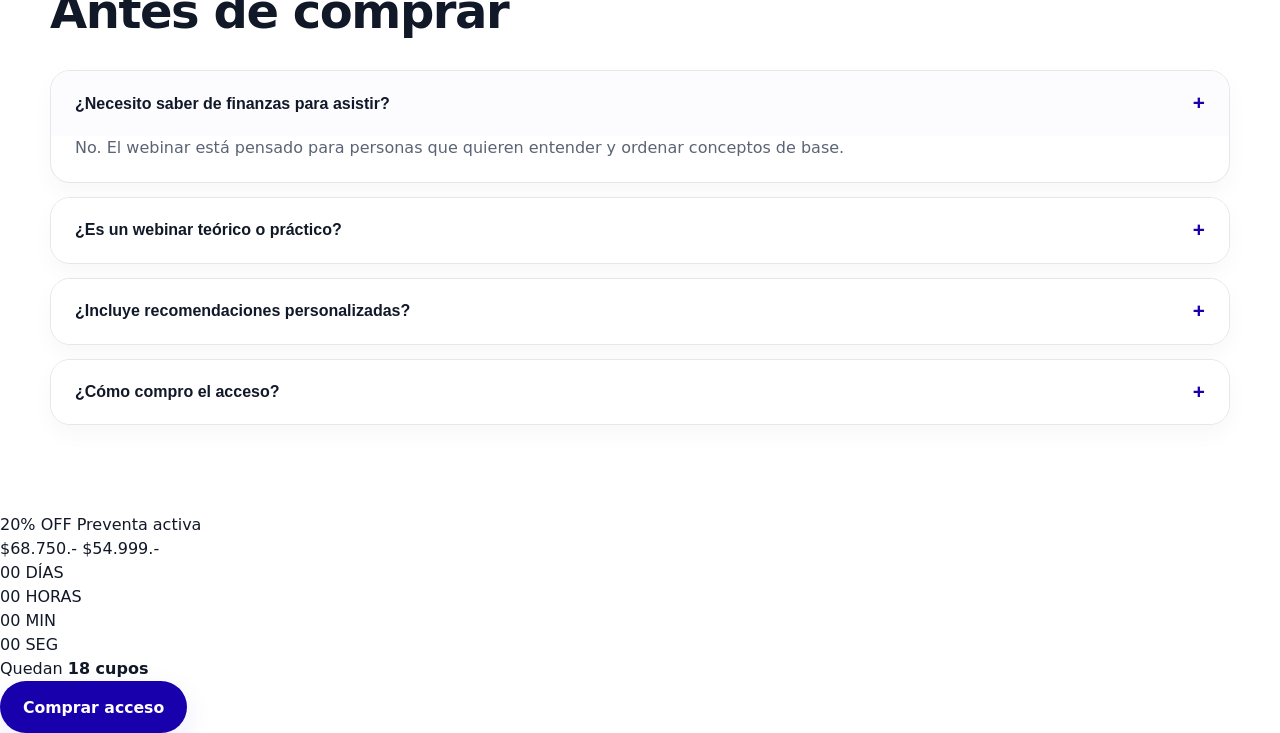
==== commit b4ca2180: "Add learning launch bar and conversion dock Added a learning launch bar section with promotional con" ====
--- a/learning/index.html
+++ b/learning/index.html
@@ -48,6 +48,30 @@
     </div>
   </header>
 
+  <section class="learning-launch-bar">
+    <div class="container">
+      <div class="learning-launch-bar-inner">
+        <div class="learning-launch-copy">
+          <span class="learning-launch-badge">20% OFF · Preventa lanzamiento</span>
+          <p>
+            Precio especial disponible hasta el webinar o hasta completar los cupos de esta edición.
+          </p>
+        </div>
+
+        <div class="learning-launch-meta">
+          <span class="learning-launch-meta-item">
+            <span class="learning-live-dot"></span>
+            <strong><span data-seats-count>18</span> cupos disponibles</strong>
+          </span>
+          <span class="learning-launch-divider"></span>
+          <span class="learning-launch-meta-item">Jueves 21 de Mayo · 19:00hs</span>
+        </div>
+
+        <a href="#comprar" class="btn btn-primary learning-launch-cta">Aprovechar preventa</a>
+      </div>
+    </div>
+  </section>
+
   <main class="learning-page">
     <section class="learning-hero">
       <div class="container">
@@ -81,51 +105,9 @@
               </div>
             </div>
 
-            <div class="learning-signals-grid reveal">
-              <div class="learning-countdown-card">
-                <div class="learning-signal-top">
-                  <span class="learning-signal-kicker">Preventa activa</span>
-                  <span class="learning-signal-badge">20% OFF lanzamiento</span>
-                </div>
-
-                <div class="learning-countdown-title">El webinar comienza en</div>
-
-                <div class="learning-countdown-grid">
-                  <div class="learning-countdown-unit">
-                    <span class="learning-countdown-value" data-countdown="days">00</span>
-                    <span class="learning-countdown-label">Días</span>
-                  </div>
-                  <div class="learning-countdown-unit">
-                    <span class="learning-countdown-value" data-countdown="hours">00</span>
-                    <span class="learning-countdown-label">Horas</span>
-                  </div>
-                  <div class="learning-countdown-unit">
-                    <span class="learning-countdown-value" data-countdown="minutes">00</span>
-                    <span class="learning-countdown-label">Min</span>
-                  </div>
-                  <div class="learning-countdown-unit">
-                    <span class="learning-countdown-value" data-countdown="seconds">00</span>
-                    <span class="learning-countdown-label">Seg</span>
-                  </div>
-                </div>
-              </div>
-
-              <div class="learning-seats-card">
-                <div class="learning-signal-top">
-                  <span class="learning-signal-kicker">
-                    <span class="learning-live-dot"></span>
-                    Cupos limitados
-                  </span>
-                </div>
-
-                <div class="learning-seats-count">
-                  Quedan <strong><span data-seats-count>18</span> cupos disponibles</strong>
-                </div>
-
-                <p class="learning-seats-text">
-                  Edición en vivo con espacio real para preguntas e interacción.
-                </p>
-              </div>
+            <div class="learning-inline-offer">
+              <span class="learning-inline-offer-badge">Preventa 20% OFF</span>
+              <span class="learning-inline-offer-text">Precio lanzamiento para esta edición del webinar.</span>
             </div>
 
             <div class="btn-row">
@@ -473,18 +455,52 @@
     </section>
   </main>
 
-  <a
-    href="#comprar"
-    class="learning-floating-cta"
-    id="learningFloatingCta"
-    aria-label="Comprar acceso al webinar"
-  >
-    <span class="learning-floating-copy">
-      <span class="learning-floating-tag">20% OFF</span>
-      <span class="learning-floating-text">Reservar mi lugar</span>
-    </span>
-    <span class="learning-floating-price">$54.999.-</span>
-  </a>
+  <aside class="learning-conversion-dock" id="learningConversionDock" aria-label="Oferta webinar">
+    <div class="learning-conversion-dock-top">
+      <span class="learning-conversion-dock-badge">20% OFF</span>
+      <span class="learning-conversion-dock-status">
+        <span class="learning-live-dot"></span>
+        Preventa activa
+      </span>
+    </div>
+
+    <div class="learning-conversion-dock-price-wrap">
+      <span class="learning-conversion-dock-old-price">$68.750.-</span>
+      <span class="learning-conversion-dock-price">$54.999.-</span>
+    </div>
+
+    <div class="learning-conversion-dock-countdown">
+      <div class="learning-conversion-dock-unit">
+        <span class="learning-conversion-dock-value" data-countdown="days">00</span>
+        <span class="learning-conversion-dock-label">DÍAS</span>
+      </div>
+      <div class="learning-conversion-dock-unit">
+        <span class="learning-conversion-dock-value" data-countdown="hours">00</span>
+        <span class="learning-conversion-dock-label">HORAS</span>
+      </div>
+      <div class="learning-conversion-dock-unit">
+        <span class="learning-conversion-dock-value" data-countdown="minutes">00</span>
+        <span class="learning-conversion-dock-label">MIN</span>
+      </div>
+      <div class="learning-conversion-dock-unit">
+        <span class="learning-conversion-dock-value" data-countdown="seconds">00</span>
+        <span class="learning-conversion-dock-label">SEG</span>
+      </div>
+    </div>
+
+    <div class="learning-conversion-dock-seats">
+      <span class="learning-live-dot"></span>
+      <span>Quedan <strong><span data-seats-count>18</span> cupos</strong></span>
+    </div>
+
+    <a
+      href="#comprar"
+      class="btn btn-primary learning-conversion-dock-btn"
+      aria-label="Comprar acceso al webinar"
+    >
+      Comprar acceso
+    </a>
+  </aside>
 
   <script src="/assets/js/learning.js"></script>
 </body>
--- a/assets/css/learning.css
+++ b/assets/css/learning.css
@@ -78,7 +78,7 @@
   letter-spacing: -0.02em;
 }
 
-.learning-urgency-row {
+.learning-signals-grid {
   display: grid;
   grid-template-columns: 1.2fr 0.8fr;
   gap: 16px;
@@ -87,38 +87,48 @@
 
 .learning-countdown-card,
 .learning-seats-card {
-  background: linear-gradient(180deg, #ffffff 0%, #f8f9ff 100%);
   border: 1px solid rgba(24, 0, 173, 0.08);
   border-radius: 24px;
   padding: 18px;
+  background: linear-gradient(180deg, #ffffff 0%, #f8f9ff 100%);
   box-shadow: 0 14px 30px rgba(17, 24, 39, 0.06);
 }
 
-.learning-countdown-head {
+.learning-signal-top {
   display: flex;
   align-items: center;
   justify-content: space-between;
   gap: 12px;
-  margin-bottom: 14px;
-}
-
-.learning-countdown-kicker {
-  font-size: 0.9rem;
+  margin-bottom: 12px;
+}
+
+.learning-signal-kicker {
+  display: inline-flex;
+  align-items: center;
+  gap: 8px;
+  color: #1f2937;
+  font-size: 0.88rem;
   font-weight: 700;
-  color: #1f2937;
-}
-
-.learning-countdown-tag {
+}
+
+.learning-signal-badge {
   display: inline-flex;
   align-items: center;
   padding: 7px 10px;
   border-radius: 999px;
   background: var(--primary-soft);
   color: var(--primary);
-  font-size: 0.8rem;
+  font-size: 0.76rem;
   font-weight: 800;
   text-transform: uppercase;
-  letter-spacing: 0.04em;
+  letter-spacing: 0.05em;
+}
+
+.learning-countdown-title {
+  margin-bottom: 14px;
+  font-size: 0.95rem;
+  font-weight: 700;
+  color: #1f2937;
 }
 
 .learning-countdown-grid {
@@ -137,7 +147,7 @@
 
 .learning-countdown-value {
   display: block;
-  font-size: 1.55rem;
+  font-size: 1.5rem;
   font-weight: 900;
   color: var(--primary);
   line-height: 1;
@@ -147,20 +157,8 @@
 
 .learning-countdown-label {
   display: block;
-  font-size: 0.8rem;
-  color: var(--muted);
-  text-transform: uppercase;
-  letter-spacing: 0.05em;
-}
-
-.learning-seats-top {
-  display: flex;
-  align-items: center;
-  gap: 8px;
-  margin-bottom: 10px;
-  color: var(--primary);
-  font-size: 0.85rem;
-  font-weight: 800;
+  font-size: 0.76rem;
+  color: var(--muted);
   text-transform: uppercase;
   letter-spacing: 0.05em;
 }
@@ -172,28 +170,28 @@
   background: #ef4444;
   box-shadow: 0 0 0 0 rgba(239, 68, 68, 0.55);
   animation: pulseDot 1.8s infinite;
+  flex: 0 0 10px;
 }
 
 @keyframes pulseDot {
-  0% {
-    box-shadow: 0 0 0 0 rgba(239, 68, 68, 0.45);
-  }
-  70% {
-    box-shadow: 0 0 0 10px rgba(239, 68, 68, 0);
-  }
-  100% {
-    box-shadow: 0 0 0 0 rgba(239, 68, 68, 0);
-  }
-}
-
-.learning-seats-card strong {
-  display: block;
-  font-size: 1.28rem;
+  0% { box-shadow: 0 0 0 0 rgba(239, 68, 68, 0.45); }
+  70% { box-shadow: 0 0 0 10px rgba(239, 68, 68, 0); }
+  100% { box-shadow: 0 0 0 0 rgba(239, 68, 68, 0); }
+}
+
+.learning-seats-count {
+  font-size: 1.22rem;
+  line-height: 1.35;
+  margin-bottom: 8px;
+  color: #111827;
+}
+
+.learning-seats-count strong {
+  font-weight: 900;
   letter-spacing: -0.03em;
-  margin-bottom: 8px;
-}
-
-.learning-seats-card p {
+}
+
+.learning-seats-text {
   margin: 0;
   color: var(--muted);
   line-height: 1.6;
@@ -246,7 +244,7 @@
 }
 
 .learning-price-old {
-  font-size: 1.1rem;
+  font-size: 1.08rem;
   color: #6b7280;
   text-decoration: line-through;
   text-decoration-thickness: 2px;
@@ -257,9 +255,9 @@
   align-items: center;
   padding: 7px 10px;
   border-radius: 999px;
-  background: #111827;
-  color: #fff;
-  font-size: 0.76rem;
+  background: green;
+  color: white;
+  font-size: 0.74rem;
   font-weight: 800;
   text-transform: uppercase;
   letter-spacing: 0.05em;
@@ -554,32 +552,49 @@
   font-size: 0.94rem;
 }
 
-.learning-countdown-card-compact {
+.learning-checkout-countdown {
   margin-top: 16px;
-  background: rgba(255, 255, 255, 0.06);
-  border-color: rgba(255, 255, 255, 0.12);
-  box-shadow: none;
-}
-
-.learning-countdown-card-compact .learning-countdown-kicker {
-  color: rgba(255, 255, 255, 0.88);
-}
-
-.learning-countdown-card-compact .learning-countdown-tag {
-  background: rgba(255, 255, 255, 0.14);
+  padding: 16px;
+  border-radius: 18px;
+  background: rgba(255, 255, 255, 0.08);
+}
+
+.learning-checkout-countdown-title {
+  margin-bottom: 10px;
+  font-size: 0.88rem;
+  font-weight: 700;
+  color: rgba(255, 255, 255, 0.84);
+  text-transform: uppercase;
+  letter-spacing: 0.05em;
+}
+
+.learning-checkout-countdown-grid {
+  display: grid;
+  grid-template-columns: repeat(4, 1fr);
+  gap: 8px;
+}
+
+.learning-checkout-countdown-unit {
+  padding: 10px 8px;
+  border-radius: 14px;
+  text-align: center;
+  background: rgba(255, 255, 255, 0.08);
+}
+
+.learning-checkout-countdown-value {
+  display: block;
+  font-size: 1.1rem;
+  font-weight: 900;
+  line-height: 1;
+  margin-bottom: 4px;
   color: #fff;
 }
 
-.learning-countdown-card-compact .learning-countdown-unit {
-  background: rgba(255, 255, 255, 0.08);
-  border-color: rgba(255, 255, 255, 0.12);
-}
-
-.learning-countdown-card-compact .learning-countdown-value {
-  color: #fff;
-}
-
-.learning-countdown-card-compact .learning-countdown-label {
+.learning-checkout-countdown-label {
+  display: block;
+  font-size: 0.68rem;
+  text-transform: uppercase;
+  letter-spacing: 0.06em;
   color: rgba(255, 255, 255, 0.72);
 }
 
@@ -670,7 +685,7 @@
     grid-template-columns: repeat(2, 1fr);
   }
 
-  .learning-urgency-row {
+  .learning-signals-grid {
     grid-template-columns: 1fr;
   }
 }
@@ -692,17 +707,14 @@
   .learning-value-grid,
   .offer-feature-grid,
   .learning-mini-proof,
-  .learning-countdown-grid {
+  .learning-countdown-grid,
+  .learning-checkout-countdown-grid {
     grid-template-columns: 1fr;
   }
 
   .content-item {
     grid-template-columns: 1fr;
     gap: 10px;
-  }
-
-  .learning-countdown-grid {
-    gap: 8px;
   }
 
   .learning-floating-cta {
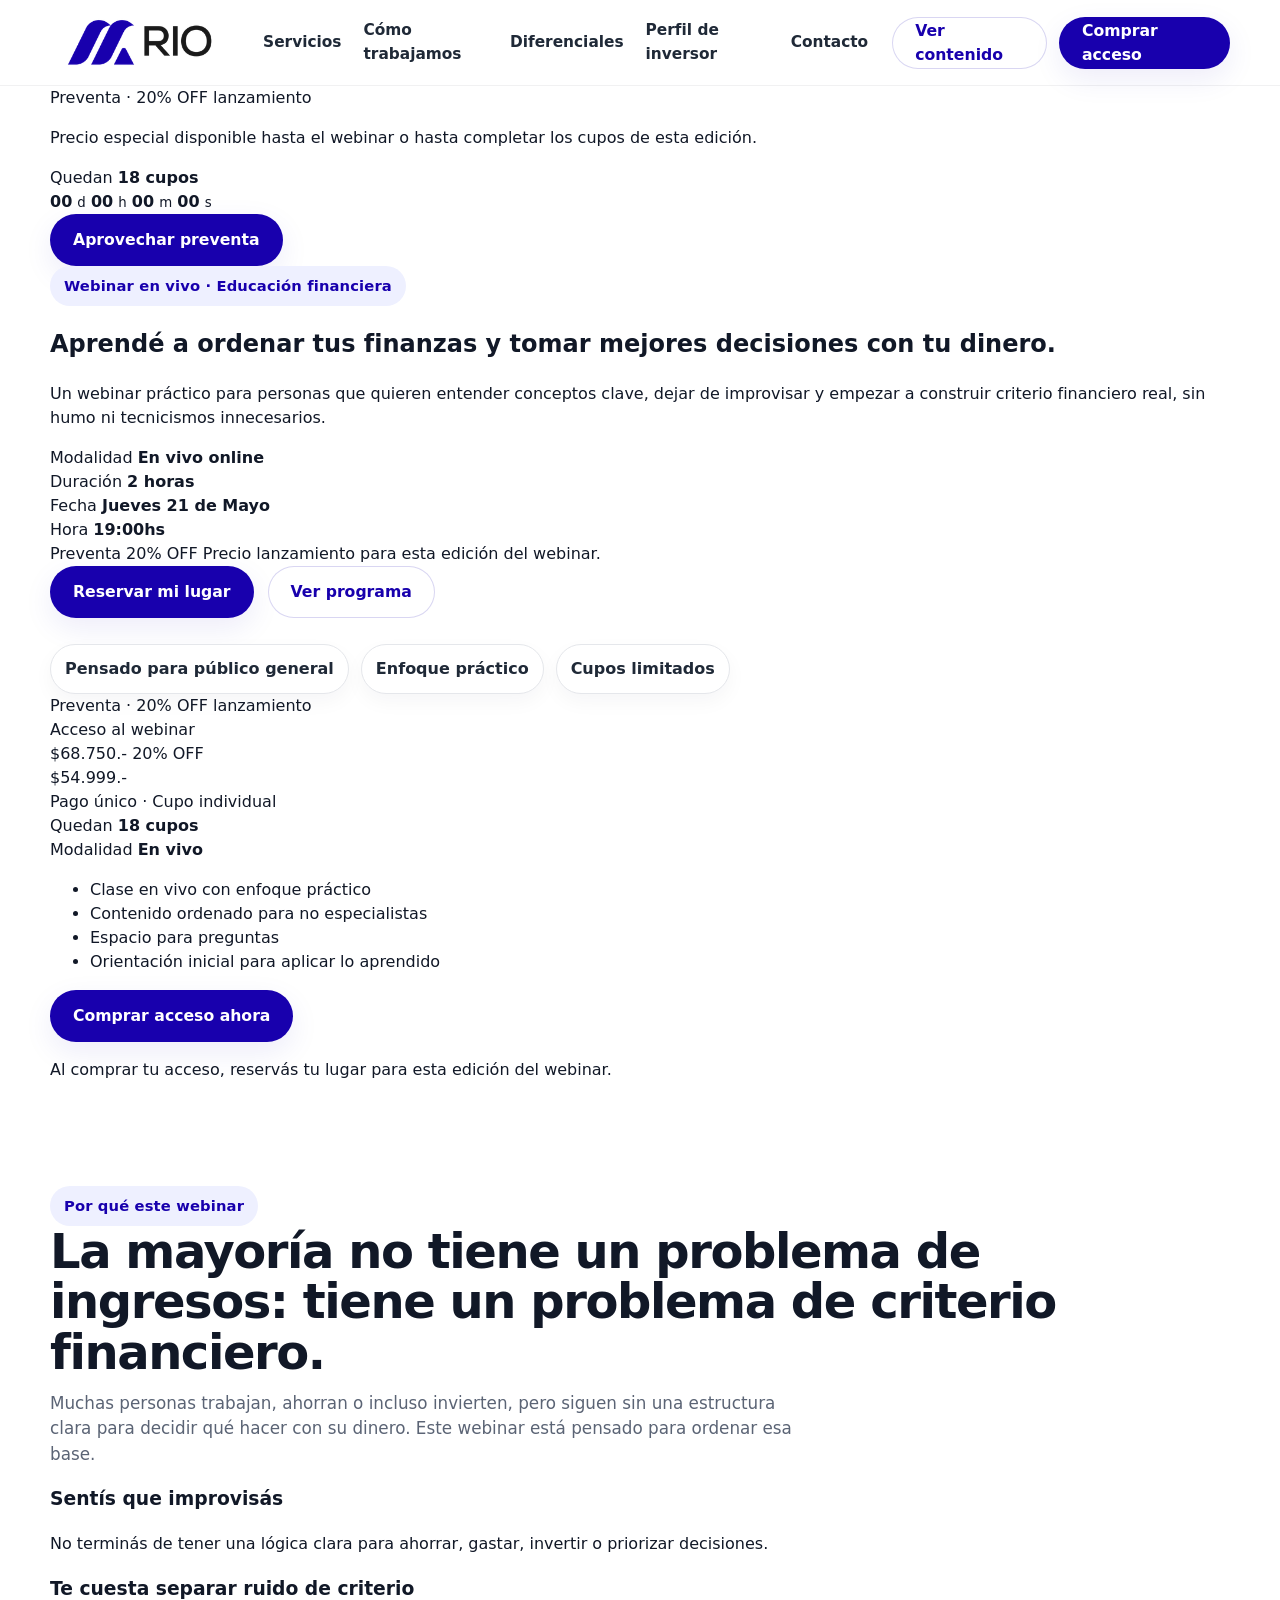
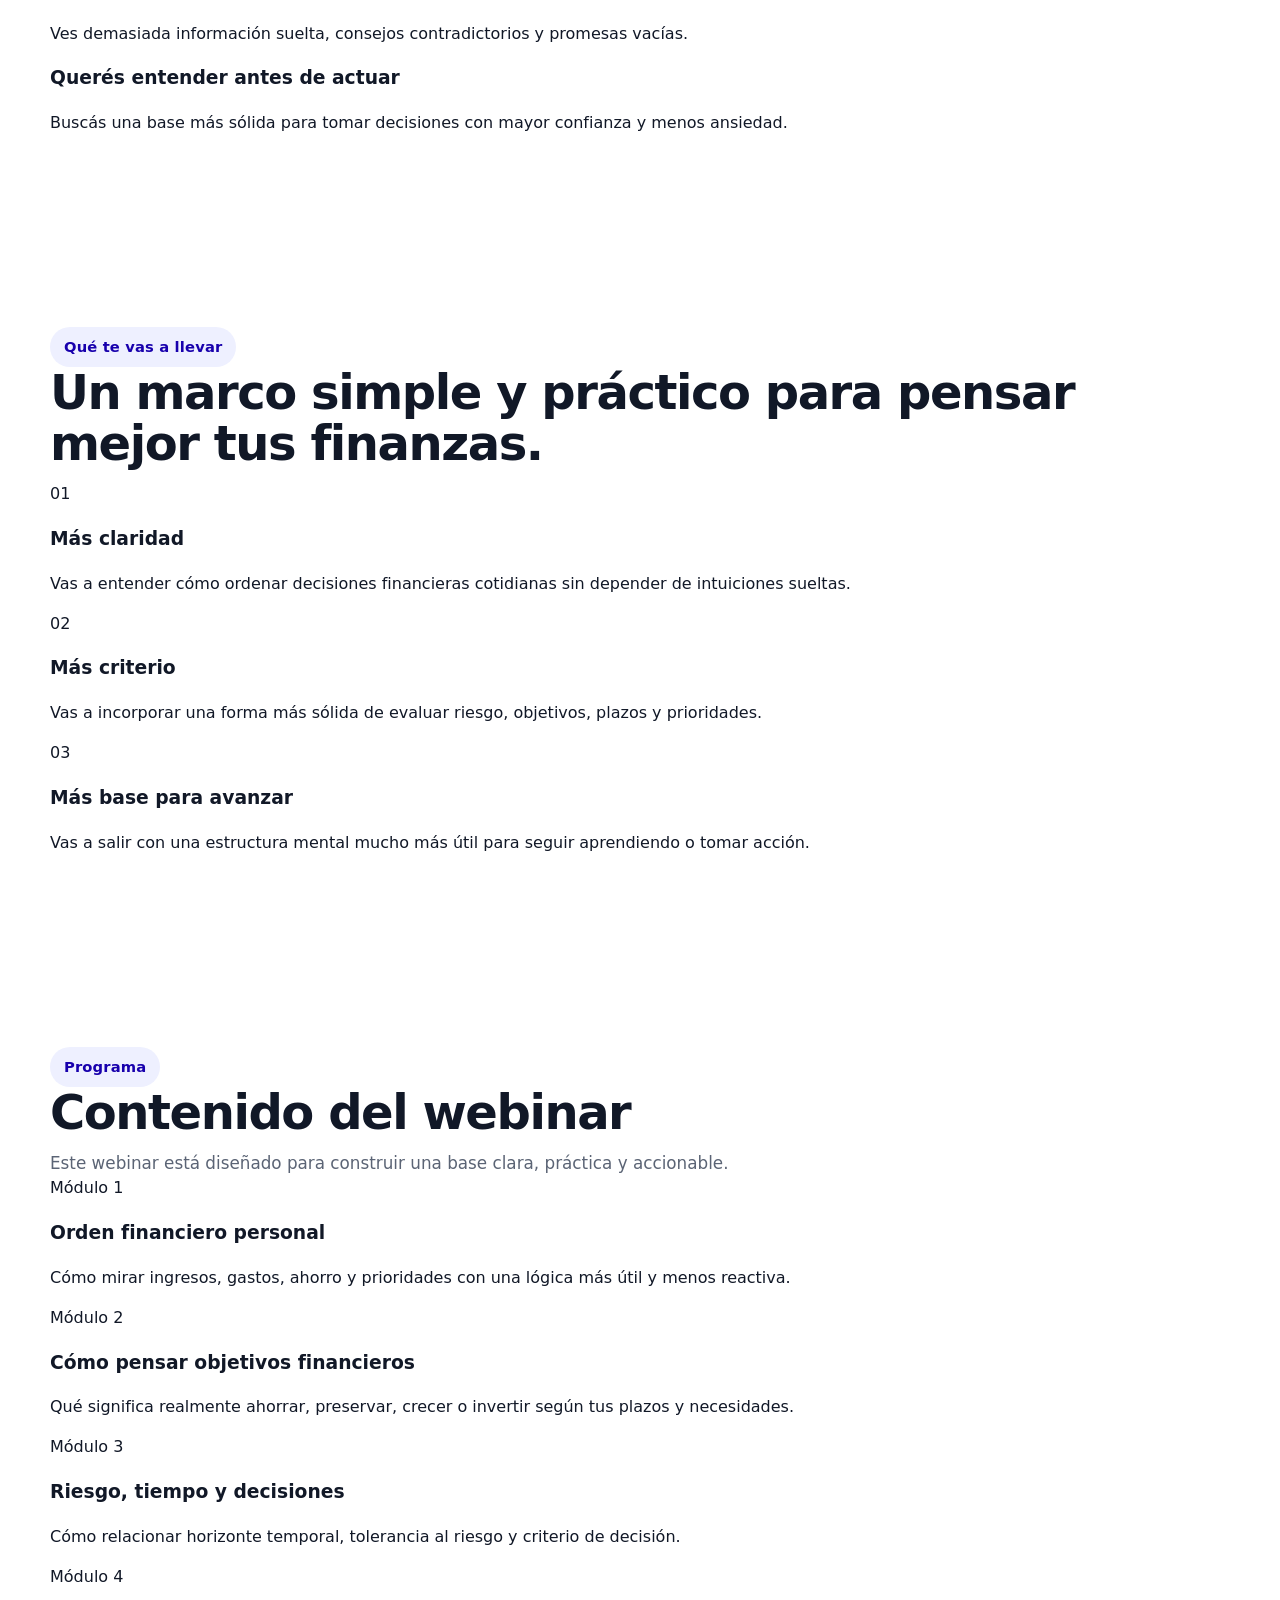
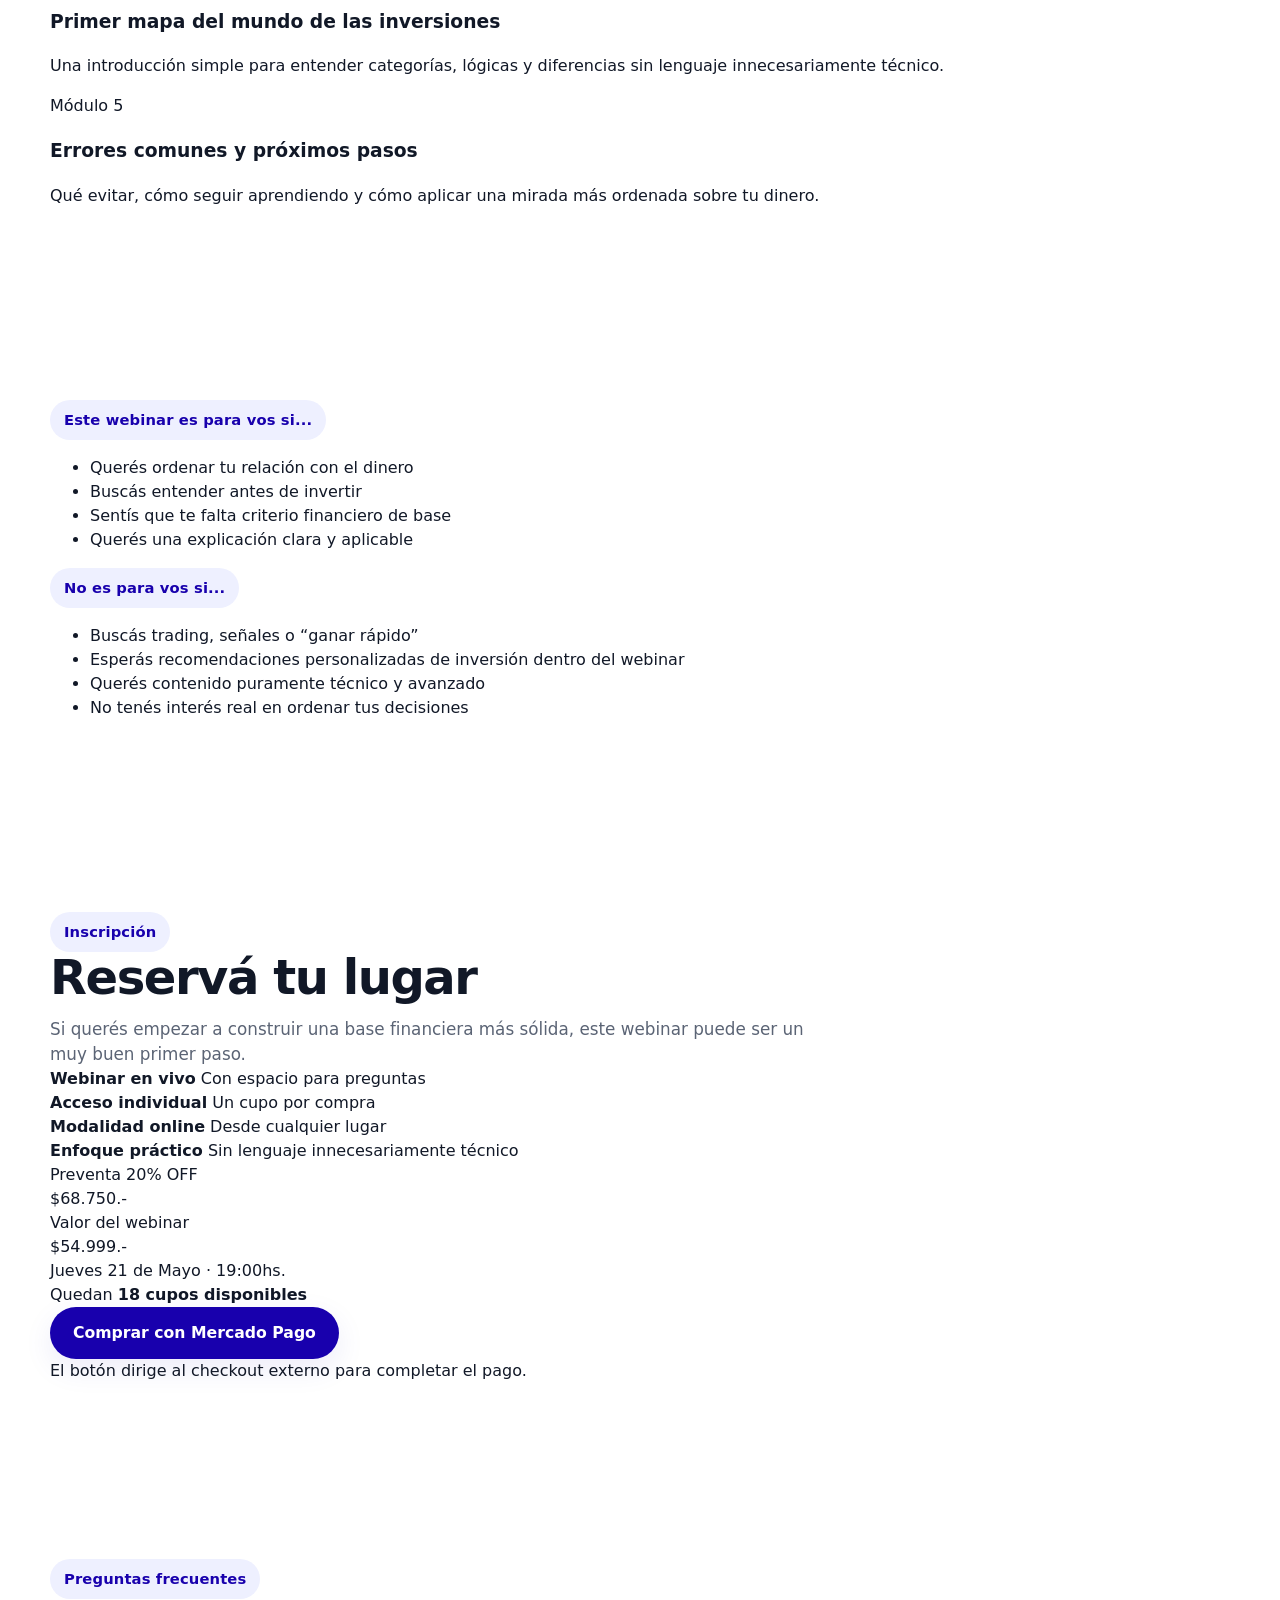
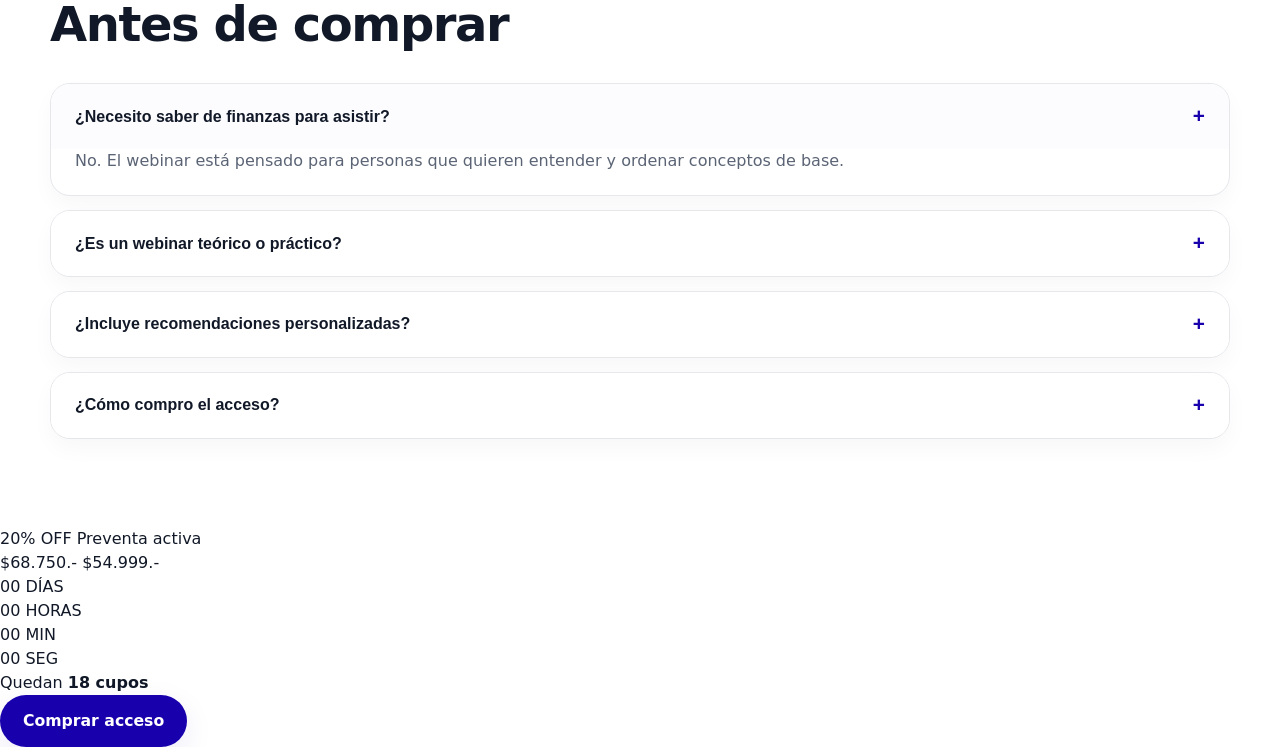
==== commit ad830ed7: "Refactor learning launch bar to promo bar" ====
--- a/learning/index.html
+++ b/learning/index.html
@@ -48,26 +48,43 @@
     </div>
   </header>
 
-  <section class="learning-launch-bar">
+  <section class="learning-promo-bar">
     <div class="container">
-      <div class="learning-launch-bar-inner">
-        <div class="learning-launch-copy">
-          <span class="learning-launch-badge">20% OFF · Preventa lanzamiento</span>
-          <p>
+      <div class="learning-promo-bar__inner">
+        <div class="learning-promo-bar__left">
+          <span class="learning-promo-bar__badge">Preventa · 20% OFF lanzamiento</span>
+          <p class="learning-promo-bar__text">
             Precio especial disponible hasta el webinar o hasta completar los cupos de esta edición.
           </p>
         </div>
 
-        <div class="learning-launch-meta">
-          <span class="learning-launch-meta-item">
+        <div class="learning-promo-bar__right">
+          <div class="learning-promo-bar__seats">
             <span class="learning-live-dot"></span>
-            <strong><span data-seats-count>18</span> cupos disponibles</strong>
-          </span>
-          <span class="learning-launch-divider"></span>
-          <span class="learning-launch-meta-item">Jueves 21 de Mayo · 19:00hs</span>
-        </div>
-
-        <a href="#comprar" class="btn btn-primary learning-launch-cta">Aprovechar preventa</a>
+            <span>Quedan <strong><span data-seats-count>18</span> cupos</strong></span>
+          </div>
+
+          <div class="learning-promo-bar__countdown">
+            <span class="learning-promo-bar__count-item">
+              <strong data-countdown="days">00</strong>
+              <small>d</small>
+            </span>
+            <span class="learning-promo-bar__count-item">
+              <strong data-countdown="hours">00</strong>
+              <small>h</small>
+            </span>
+            <span class="learning-promo-bar__count-item">
+              <strong data-countdown="minutes">00</strong>
+              <small>m</small>
+            </span>
+            <span class="learning-promo-bar__count-item">
+              <strong data-countdown="seconds">00</strong>
+              <small>s</small>
+            </span>
+          </div>
+
+          <a href="#comprar" class="btn btn-primary learning-promo-bar__cta">Aprovechar preventa</a>
+        </div>
       </div>
     </div>
   </section>
@@ -107,7 +124,9 @@
 
             <div class="learning-inline-offer">
               <span class="learning-inline-offer-badge">Preventa 20% OFF</span>
-              <span class="learning-inline-offer-text">Precio lanzamiento para esta edición del webinar.</span>
+              <span class="learning-inline-offer-text">
+                Precio lanzamiento para esta edición del webinar.
+              </span>
             </div>
 
             <div class="btn-row">
@@ -354,28 +373,6 @@
             <div class="learning-checkout-seats">
               <span class="learning-live-dot"></span>
               <span>Quedan <strong><span data-seats-count>18</span> cupos disponibles</strong></span>
-            </div>
-
-            <div class="learning-checkout-countdown">
-              <div class="learning-checkout-countdown-title">Tiempo restante</div>
-              <div class="learning-checkout-countdown-grid">
-                <div class="learning-checkout-countdown-unit">
-                  <span class="learning-checkout-countdown-value" data-countdown="days">00</span>
-                  <span class="learning-checkout-countdown-label">D</span>
-                </div>
-                <div class="learning-checkout-countdown-unit">
-                  <span class="learning-checkout-countdown-value" data-countdown="hours">00</span>
-                  <span class="learning-checkout-countdown-label">H</span>
-                </div>
-                <div class="learning-checkout-countdown-unit">
-                  <span class="learning-checkout-countdown-value" data-countdown="minutes">00</span>
-                  <span class="learning-checkout-countdown-label">M</span>
-                </div>
-                <div class="learning-checkout-countdown-unit">
-                  <span class="learning-checkout-countdown-value" data-countdown="seconds">00</span>
-                  <span class="learning-checkout-countdown-label">S</span>
-                </div>
-              </div>
             </div>
 
             <a
@@ -455,49 +452,45 @@
     </section>
   </main>
 
-  <aside class="learning-conversion-dock" id="learningConversionDock" aria-label="Oferta webinar">
-    <div class="learning-conversion-dock-top">
-      <span class="learning-conversion-dock-badge">20% OFF</span>
-      <span class="learning-conversion-dock-status">
+  <aside class="learning-sales-dock" aria-label="Oferta webinar">
+    <div class="learning-sales-dock__top">
+      <span class="learning-sales-dock__badge">20% OFF</span>
+      <span class="learning-sales-dock__status">
         <span class="learning-live-dot"></span>
         Preventa activa
       </span>
     </div>
 
-    <div class="learning-conversion-dock-price-wrap">
-      <span class="learning-conversion-dock-old-price">$68.750.-</span>
-      <span class="learning-conversion-dock-price">$54.999.-</span>
+    <div class="learning-sales-dock__price-wrap">
+      <span class="learning-sales-dock__old-price">$68.750.-</span>
+      <span class="learning-sales-dock__price">$54.999.-</span>
     </div>
 
-    <div class="learning-conversion-dock-countdown">
-      <div class="learning-conversion-dock-unit">
-        <span class="learning-conversion-dock-value" data-countdown="days">00</span>
-        <span class="learning-conversion-dock-label">DÍAS</span>
-      </div>
-      <div class="learning-conversion-dock-unit">
-        <span class="learning-conversion-dock-value" data-countdown="hours">00</span>
-        <span class="learning-conversion-dock-label">HORAS</span>
-      </div>
-      <div class="learning-conversion-dock-unit">
-        <span class="learning-conversion-dock-value" data-countdown="minutes">00</span>
-        <span class="learning-conversion-dock-label">MIN</span>
-      </div>
-      <div class="learning-conversion-dock-unit">
-        <span class="learning-conversion-dock-value" data-countdown="seconds">00</span>
-        <span class="learning-conversion-dock-label">SEG</span>
+    <div class="learning-sales-dock__countdown">
+      <div class="learning-sales-dock__unit">
+        <span class="learning-sales-dock__value" data-countdown="days">00</span>
+        <span class="learning-sales-dock__label">DÍAS</span>
+      </div>
+      <div class="learning-sales-dock__unit">
+        <span class="learning-sales-dock__value" data-countdown="hours">00</span>
+        <span class="learning-sales-dock__label">HORAS</span>
+      </div>
+      <div class="learning-sales-dock__unit">
+        <span class="learning-sales-dock__value" data-countdown="minutes">00</span>
+        <span class="learning-sales-dock__label">MIN</span>
+      </div>
+      <div class="learning-sales-dock__unit">
+        <span class="learning-sales-dock__value" data-countdown="seconds">00</span>
+        <span class="learning-sales-dock__label">SEG</span>
       </div>
     </div>
 
-    <div class="learning-conversion-dock-seats">
+    <div class="learning-sales-dock__seats">
       <span class="learning-live-dot"></span>
       <span>Quedan <strong><span data-seats-count>18</span> cupos</strong></span>
     </div>
 
-    <a
-      href="#comprar"
-      class="btn btn-primary learning-conversion-dock-btn"
-      aria-label="Comprar acceso al webinar"
-    >
+    <a href="#comprar" class="btn btn-primary learning-sales-dock__btn">
       Comprar acceso
     </a>
   </aside>
--- a/assets/css/learning.css
+++ b/assets/css/learning.css
@@ -1,725 +1,96 @@
-.learning-page {
-  background: #ffffff;
+function initLearningMobileMenu() {
+  const menuToggle = document.getElementById("menuToggle");
+  const mobileMenu = document.getElementById("mobileMenu");
+
+  if (menuToggle && mobileMenu) {
+    menuToggle.addEventListener("click", () => {
+      mobileMenu.style.display =
+        mobileMenu.style.display === "grid" ? "none" : "grid";
+    });
+  }
+
+  document.querySelectorAll(".mobile-menu a").forEach((link) => {
+    link.addEventListener("click", () => {
+      if (mobileMenu) mobileMenu.style.display = "none";
+    });
+  });
 }
 
-.nav-link-active {
-  color: var(--primary);
+function initLearningFaq() {
+  const faqItems = document.querySelectorAll(".faq-item");
+
+  faqItems.forEach((item) => {
+    const btn = item.querySelector(".faq-question");
+    if (!btn) return;
+
+    btn.addEventListener("click", () => {
+      const isActive = item.classList.contains("active");
+      faqItems.forEach((el) => el.classList.remove("active"));
+      if (!isActive) item.classList.add("active");
+    });
+  });
 }
 
-.nav-learning {
-  min-height: 88px;
-  gap: 18px;
+function initRevealAnimations() {
+  const observer = new IntersectionObserver(
+    (entries) => {
+      entries.forEach((entry) => {
+        if (entry.isIntersecting) {
+          entry.target.classList.add("visible");
+        }
+      });
+    },
+    { threshold: 0.12 }
+  );
+
+  document.querySelectorAll(".reveal").forEach((el) => observer.observe(el));
 }
 
-.nav-links-learning {
-  gap: 18px;
-  font-size: 0.95rem;
+function initLearningOfferSignals() {
+  const eventDate = new Date("2026-05-21T19:00:00-03:00").getTime();
+  const availableSeats = 18;
+
+  document.querySelectorAll("[data-seats-count]").forEach((el) => {
+    el.textContent = availableSeats;
+  });
+
+  function updateCountdown() {
+    const now = new Date().getTime();
+    const distance = eventDate - now;
+
+    let days = 0;
+    let hours = 0;
+    let minutes = 0;
+    let seconds = 0;
+
+    if (distance > 0) {
+      days = Math.floor(distance / (1000 * 60 * 60 * 24));
+      hours = Math.floor((distance / (1000 * 60 * 60)) % 24);
+      minutes = Math.floor((distance / (1000 * 60)) % 60);
+      seconds = Math.floor((distance / 1000) % 60);
+    }
+
+    const values = {
+      days: String(days).padStart(2, "0"),
+      hours: String(hours).padStart(2, "0"),
+      minutes: String(minutes).padStart(2, "0"),
+      seconds: String(seconds).padStart(2, "0"),
+    };
+
+    Object.entries(values).forEach(([unit, value]) => {
+      document.querySelectorAll(`[data-countdown="${unit}"]`).forEach((el) => {
+        el.textContent = value;
+      });
+    });
+  }
+
+  updateCountdown();
+  setInterval(updateCountdown, 1000);
 }
 
-.nav-actions-learning {
-  flex-shrink: 0;
-}
-
-.learning-hero {
-  padding: 54px 0 42px;
-  background:
-    radial-gradient(circle at top right, rgba(24, 0, 173, 0.07), transparent 28%),
-    radial-gradient(circle at 8% 20%, rgba(24, 0, 173, 0.05), transparent 20%),
-    #fff;
-}
-
-.learning-hero-grid {
-  display: grid;
-  grid-template-columns: 1.08fr 0.92fr;
-  gap: 28px;
-  align-items: start;
-}
-
-.learning-hero-copy h1 {
-  margin: 16px 0 14px;
-  font-size: clamp(2.5rem, 5vw, 4.7rem);
-  line-height: 0.97;
-  letter-spacing: -0.05em;
-}
-
-.learning-hero-subtitle {
-  margin: 0 0 24px;
-  color: var(--muted);
-  font-size: 1.08rem;
-  max-width: 700px;
-}
-
-.learning-meta-row {
-  display: grid;
-  grid-template-columns: repeat(4, 1fr);
-  gap: 14px;
-  margin: 0 0 20px;
-}
-
-.learning-meta-card {
-  border: 1px solid var(--border);
-  border-radius: 20px;
-  padding: 16px;
-  background: #fff;
-  box-shadow: 0 10px 20px rgba(17, 24, 39, 0.04);
-}
-
-.learning-meta-label {
-  display: block;
-  margin-bottom: 6px;
-  color: var(--muted);
-  font-size: 0.86rem;
-  text-transform: uppercase;
-  letter-spacing: 0.05em;
-}
-
-.learning-meta-card strong {
-  font-size: 1rem;
-  letter-spacing: -0.02em;
-}
-
-.learning-signals-grid {
-  display: grid;
-  grid-template-columns: 1.2fr 0.8fr;
-  gap: 16px;
-  margin: 0 0 24px;
-}
-
-.learning-countdown-card,
-.learning-seats-card {
-  border: 1px solid rgba(24, 0, 173, 0.08);
-  border-radius: 24px;
-  padding: 18px;
-  background: linear-gradient(180deg, #ffffff 0%, #f8f9ff 100%);
-  box-shadow: 0 14px 30px rgba(17, 24, 39, 0.06);
-}
-
-.learning-signal-top {
-  display: flex;
-  align-items: center;
-  justify-content: space-between;
-  gap: 12px;
-  margin-bottom: 12px;
-}
-
-.learning-signal-kicker {
-  display: inline-flex;
-  align-items: center;
-  gap: 8px;
-  color: #1f2937;
-  font-size: 0.88rem;
-  font-weight: 700;
-}
-
-.learning-signal-badge {
-  display: inline-flex;
-  align-items: center;
-  padding: 7px 10px;
-  border-radius: 999px;
-  background: var(--primary-soft);
-  color: var(--primary);
-  font-size: 0.76rem;
-  font-weight: 800;
-  text-transform: uppercase;
-  letter-spacing: 0.05em;
-}
-
-.learning-countdown-title {
-  margin-bottom: 14px;
-  font-size: 0.95rem;
-  font-weight: 700;
-  color: #1f2937;
-}
-
-.learning-countdown-grid {
-  display: grid;
-  grid-template-columns: repeat(4, 1fr);
-  gap: 10px;
-}
-
-.learning-countdown-unit {
-  border-radius: 18px;
-  background: #fff;
-  border: 1px solid #e7eaf1;
-  padding: 14px 10px;
-  text-align: center;
-}
-
-.learning-countdown-value {
-  display: block;
-  font-size: 1.5rem;
-  font-weight: 900;
-  color: var(--primary);
-  line-height: 1;
-  letter-spacing: -0.04em;
-  margin-bottom: 6px;
-}
-
-.learning-countdown-label {
-  display: block;
-  font-size: 0.76rem;
-  color: var(--muted);
-  text-transform: uppercase;
-  letter-spacing: 0.05em;
-}
-
-.learning-live-dot {
-  width: 10px;
-  height: 10px;
-  border-radius: 999px;
-  background: #ef4444;
-  box-shadow: 0 0 0 0 rgba(239, 68, 68, 0.55);
-  animation: pulseDot 1.8s infinite;
-  flex: 0 0 10px;
-}
-
-@keyframes pulseDot {
-  0% { box-shadow: 0 0 0 0 rgba(239, 68, 68, 0.45); }
-  70% { box-shadow: 0 0 0 10px rgba(239, 68, 68, 0); }
-  100% { box-shadow: 0 0 0 0 rgba(239, 68, 68, 0); }
-}
-
-.learning-seats-count {
-  font-size: 1.22rem;
-  line-height: 1.35;
-  margin-bottom: 8px;
-  color: #111827;
-}
-
-.learning-seats-count strong {
-  font-weight: 900;
-  letter-spacing: -0.03em;
-}
-
-.learning-seats-text {
-  margin: 0;
-  color: var(--muted);
-  line-height: 1.6;
-  font-size: 0.94rem;
-}
-
-.learning-proof {
-  margin-top: 22px;
-}
-
-.learning-hero-card {
-  position: relative;
-  border: 1px solid rgba(24, 0, 173, 0.12);
-  border-radius: 28px;
-  padding: 28px;
-  background: #fff;
-  box-shadow: var(--shadow-lg);
-  overflow: hidden;
-}
-
-.learning-offer-ribbon {
-  display: inline-flex;
-  align-items: center;
-  padding: 9px 13px;
-  border-radius: 999px;
-  background: linear-gradient(135deg, rgba(24, 0, 173, 0.1), rgba(24, 0, 173, 0.04));
-  color: var(--primary);
-  font-size: 0.82rem;
-  font-weight: 800;
-  text-transform: uppercase;
-  letter-spacing: 0.05em;
-  margin-bottom: 16px;
-}
-
-.learning-price-wrap {
-  margin-bottom: 18px;
-}
-
-.learning-price-label {
-  color: var(--muted);
-  font-size: 0.92rem;
-  margin-bottom: 6px;
-}
-
-.learning-price-anchor {
-  display: flex;
-  align-items: center;
-  gap: 10px;
-  margin-bottom: 10px;
-}
-
-.learning-price-old {
-  font-size: 1.08rem;
-  color: #6b7280;
-  text-decoration: line-through;
-  text-decoration-thickness: 2px;
-}
-
-.learning-discount-badge {
-  display: inline-flex;
-  align-items: center;
-  padding: 7px 10px;
-  border-radius: 999px;
-  background: green;
-  color: white;
-  font-size: 0.74rem;
-  font-weight: 800;
-  text-transform: uppercase;
-  letter-spacing: 0.05em;
-}
-
-.learning-price {
-  font-size: clamp(2.5rem, 5vw, 3.8rem);
-  line-height: 1;
-  font-weight: 900;
-  letter-spacing: -0.05em;
-  color: var(--primary);
-}
-
-.learning-price-note {
-  margin-top: 8px;
-  color: var(--muted);
-  font-size: 0.94rem;
-}
-
-.learning-mini-proof {
-  display: grid;
-  grid-template-columns: repeat(2, 1fr);
-  gap: 12px;
-  margin-bottom: 18px;
-}
-
-.learning-mini-proof-item {
-  border: 1px solid #edf0f6;
-  border-radius: 18px;
-  padding: 14px;
-  background: var(--bg-soft);
-}
-
-.learning-mini-proof-label {
-  display: block;
-  margin-bottom: 5px;
-  color: var(--muted);
-  font-size: 0.82rem;
-  text-transform: uppercase;
-  letter-spacing: 0.05em;
-}
-
-.learning-mini-proof-item strong {
-  font-size: 1rem;
-  letter-spacing: -0.02em;
-}
-
-.learning-check-list {
-  margin: 0 0 22px;
-  padding: 0;
-  list-style: none;
-  display: grid;
-  gap: 12px;
-}
-
-.learning-check-list li {
-  position: relative;
-  padding-left: 28px;
-  color: #1f2937;
-  font-weight: 500;
-  line-height: 1.55;
-}
-
-.learning-check-list li::before {
-  content: "✓";
-  position: absolute;
-  left: 0;
-  top: 0;
-  color: var(--primary);
-  font-weight: 800;
-}
-
-.learning-buy-btn {
-  width: 100%;
-}
-
-.learning-buy-note {
-  margin: 14px 0 0;
-  color: var(--muted);
-  font-size: 0.9rem;
-  line-height: 1.6;
-}
-
-.learning-section-head {
-  margin-bottom: 32px;
-}
-
-.learning-problem-grid,
-.learning-value-grid {
-  display: grid;
-  grid-template-columns: repeat(3, 1fr);
-  gap: 18px;
-}
-
-.problem-card,
-.value-card {
-  border: 1px solid var(--border);
-  border-radius: 24px;
-  padding: 24px;
-  background: #fff;
-  box-shadow: 0 12px 24px rgba(17, 24, 39, 0.04);
-}
-
-.problem-card h3,
-.value-card h3 {
-  margin: 0 0 10px;
-  font-size: 1.18rem;
-  letter-spacing: -0.02em;
-}
-
-.problem-card p,
-.value-card p {
-  margin: 0;
-  color: var(--muted);
-  line-height: 1.65;
-}
-
-.value-number {
-  width: 46px;
-  height: 46px;
-  display: grid;
-  place-items: center;
-  border-radius: 14px;
-  background: var(--primary-soft);
-  color: var(--primary);
-  font-weight: 900;
-  margin-bottom: 16px;
-}
-
-.learning-content-list {
-  display: grid;
-  gap: 14px;
-}
-
-.content-item {
-  display: grid;
-  grid-template-columns: 130px 1fr;
-  gap: 20px;
-  border: 1px solid var(--border);
-  border-radius: 24px;
-  padding: 22px;
-  background: #fff;
-  box-shadow: 0 10px 22px rgba(17, 24, 39, 0.04);
-}
-
-.content-step {
-  display: inline-flex;
-  align-items: flex-start;
-  font-size: 0.9rem;
-  font-weight: 800;
-  color: var(--primary);
-  text-transform: uppercase;
-  letter-spacing: 0.05em;
-}
-
-.content-body h3 {
-  margin: 0 0 8px;
-  font-size: 1.16rem;
-  letter-spacing: -0.02em;
-}
-
-.content-body p {
-  margin: 0;
-  color: var(--muted);
-  line-height: 1.65;
-}
-
-.audience-grid {
-  display: grid;
-  grid-template-columns: repeat(2, 1fr);
-  gap: 18px;
-}
-
-.audience-card {
-  border: 1px solid var(--border);
-  border-radius: 26px;
-  padding: 26px;
-  background: #fff;
-  box-shadow: 0 12px 24px rgba(17, 24, 39, 0.04);
-}
-
-.audience-card-alt {
-  background: var(--bg-soft);
-}
-
-.audience-list {
-  margin: 16px 0 0;
-  padding-left: 18px;
-  display: grid;
-  gap: 10px;
-  color: var(--muted);
-}
-
-.offer-card {
-  display: grid;
-  grid-template-columns: 1.1fr 0.9fr;
-  gap: 28px;
-  border-radius: 30px;
-  padding: 30px;
-  background: linear-gradient(180deg, #ffffff 0%, #f8f9ff 100%);
-  border: 1px solid rgba(24, 0, 173, 0.08);
-  box-shadow: var(--shadow-lg);
-}
-
-.offer-feature-grid {
-  display: grid;
-  grid-template-columns: repeat(2, 1fr);
-  gap: 14px;
-  margin-top: 24px;
-}
-
-.offer-feature {
-  border: 1px solid var(--border);
-  border-radius: 20px;
-  padding: 16px;
-  background: #fff;
-}
-
-.offer-feature strong {
-  display: block;
-  margin-bottom: 6px;
-}
-
-.offer-feature span {
-  color: var(--muted);
-  font-size: 0.94rem;
-}
-
-.offer-checkout {
-  border-radius: 24px;
-  background: var(--primary);
-  color: #fff;
-  padding: 26px;
-  box-shadow: 0 18px 40px rgba(24, 0, 173, 0.18);
-}
-
-.learning-checkout-promo {
-  margin-bottom: 14px;
-}
-
-.learning-checkout-tag {
-  display: inline-flex;
-  align-items: center;
-  padding: 7px 10px;
-  border-radius: 999px;
-  background: rgba(255, 255, 255, 0.14);
-  color: #fff;
-  font-size: 0.76rem;
-  font-weight: 800;
-  text-transform: uppercase;
-  letter-spacing: 0.05em;
-  margin-bottom: 10px;
-}
-
-.learning-checkout-old-price {
-  color: rgba(255, 255, 255, 0.7);
-  text-decoration: line-through;
-  text-decoration-thickness: 2px;
-  font-size: 1rem;
-}
-
-.offer-price-label {
-  color: rgba(255, 255, 255, 0.74);
-  font-size: 0.88rem;
-  text-transform: uppercase;
-  letter-spacing: 0.05em;
-  margin-bottom: 8px;
-}
-
-.offer-price {
-  font-size: clamp(2.3rem, 5vw, 3.5rem);
-  line-height: 1;
-  font-weight: 900;
-  letter-spacing: -0.05em;
-}
-
-.offer-date {
-  margin-top: 10px;
-  color: rgba(255, 255, 255, 0.86);
-  font-size: 1rem;
-}
-
-.learning-checkout-seats {
-  display: flex;
-  align-items: center;
-  gap: 10px;
-  margin-top: 16px;
-  padding: 12px 14px;
-  border-radius: 16px;
-  background: rgba(255, 255, 255, 0.08);
-  color: rgba(255, 255, 255, 0.94);
-  font-size: 0.94rem;
-}
-
-.learning-checkout-countdown {
-  margin-top: 16px;
-  padding: 16px;
-  border-radius: 18px;
-  background: rgba(255, 255, 255, 0.08);
-}
-
-.learning-checkout-countdown-title {
-  margin-bottom: 10px;
-  font-size: 0.88rem;
-  font-weight: 700;
-  color: rgba(255, 255, 255, 0.84);
-  text-transform: uppercase;
-  letter-spacing: 0.05em;
-}
-
-.learning-checkout-countdown-grid {
-  display: grid;
-  grid-template-columns: repeat(4, 1fr);
-  gap: 8px;
-}
-
-.learning-checkout-countdown-unit {
-  padding: 10px 8px;
-  border-radius: 14px;
-  text-align: center;
-  background: rgba(255, 255, 255, 0.08);
-}
-
-.learning-checkout-countdown-value {
-  display: block;
-  font-size: 1.1rem;
-  font-weight: 900;
-  line-height: 1;
-  margin-bottom: 4px;
-  color: #fff;
-}
-
-.learning-checkout-countdown-label {
-  display: block;
-  font-size: 0.68rem;
-  text-transform: uppercase;
-  letter-spacing: 0.06em;
-  color: rgba(255, 255, 255, 0.72);
-}
-
-.offer-buy-btn {
-  width: 100%;
-  margin-top: 22px;
-  background: #fff;
-  color: var(--primary);
-  border-color: #fff;
-  box-shadow: none;
-}
-
-.offer-buy-btn:hover {
-  background: #eef0ff;
-}
-
-.offer-security-note {
-  margin-top: 14px;
-  font-size: 0.9rem;
-  color: rgba(255, 255, 255, 0.8);
-  line-height: 1.6;
-}
-
-.learning-floating-cta {
-  position: fixed;
-  right: 22px;
-  bottom: 22px;
-  z-index: 70;
-  display: inline-flex;
-  align-items: center;
-  justify-content: space-between;
-  gap: 14px;
-  padding: 14px 18px;
-  border-radius: 18px;
-  background: var(--primary);
-  color: #fff;
-  box-shadow: 0 18px 40px rgba(24, 0, 173, 0.2);
-  transition: transform 0.2s ease, box-shadow 0.2s ease;
-}
-
-.learning-floating-cta:hover {
-  transform: translateY(-2px);
-  box-shadow: 0 22px 42px rgba(24, 0, 173, 0.26);
-}
-
-.learning-floating-copy {
-  display: grid;
-  gap: 4px;
-}
-
-.learning-floating-tag {
-  font-size: 0.72rem;
-  text-transform: uppercase;
-  letter-spacing: 0.05em;
-  font-weight: 800;
-  color: rgba(255, 255, 255, 0.8);
-}
-
-.learning-floating-text {
-  font-size: 0.95rem;
-  font-weight: 700;
-  line-height: 1;
-}
-
-.learning-floating-price {
-  font-size: 1rem;
-  font-weight: 900;
-  line-height: 1;
-}
-
-@media (max-width: 1200px) {
-  .nav-links-learning {
-    gap: 14px;
-    font-size: 0.92rem;
-  }
-}
-
-@media (max-width: 1024px) {
-  .learning-hero-grid,
-  .offer-card,
-  .audience-grid {
-    grid-template-columns: 1fr;
-  }
-
-  .learning-meta-row,
-  .learning-problem-grid,
-  .learning-value-grid {
-    grid-template-columns: repeat(2, 1fr);
-  }
-
-  .learning-signals-grid {
-    grid-template-columns: 1fr;
-  }
-}
-
-@media (max-width: 900px) {
-  .nav-links-learning,
-  .nav-actions-learning .btn-secondary {
-    display: none;
-  }
-}
-
-@media (max-width: 820px) {
-  .learning-hero {
-    padding-top: 34px;
-  }
-
-  .learning-meta-row,
-  .learning-problem-grid,
-  .learning-value-grid,
-  .offer-feature-grid,
-  .learning-mini-proof,
-  .learning-countdown-grid,
-  .learning-checkout-countdown-grid {
-    grid-template-columns: 1fr;
-  }
-
-  .content-item {
-    grid-template-columns: 1fr;
-    gap: 10px;
-  }
-
-  .learning-floating-cta {
-    right: 16px;
-    left: 16px;
-    bottom: 16px;
-  }
-}
+document.addEventListener("DOMContentLoaded", () => {
+  initLearningMobileMenu();
+  initLearningFaq();
+  initRevealAnimations();
+  initLearningOfferSignals();
+});
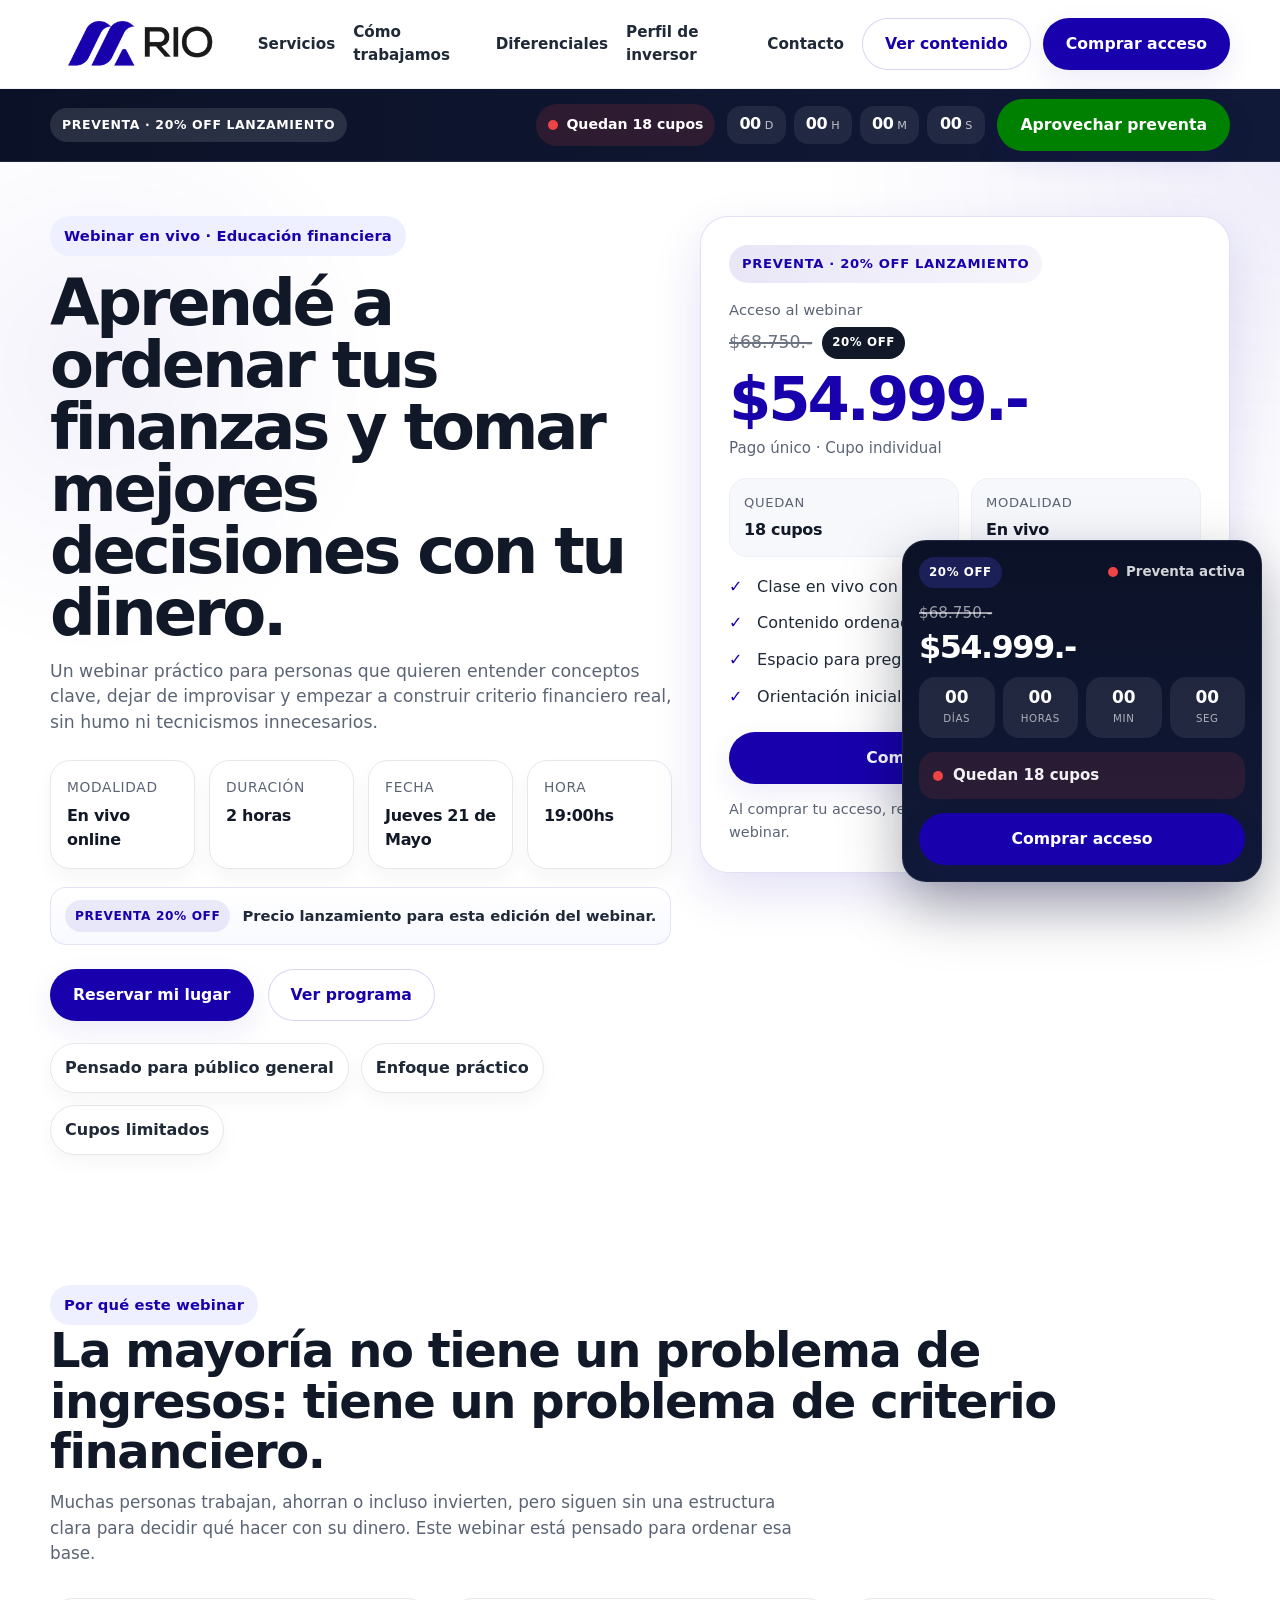
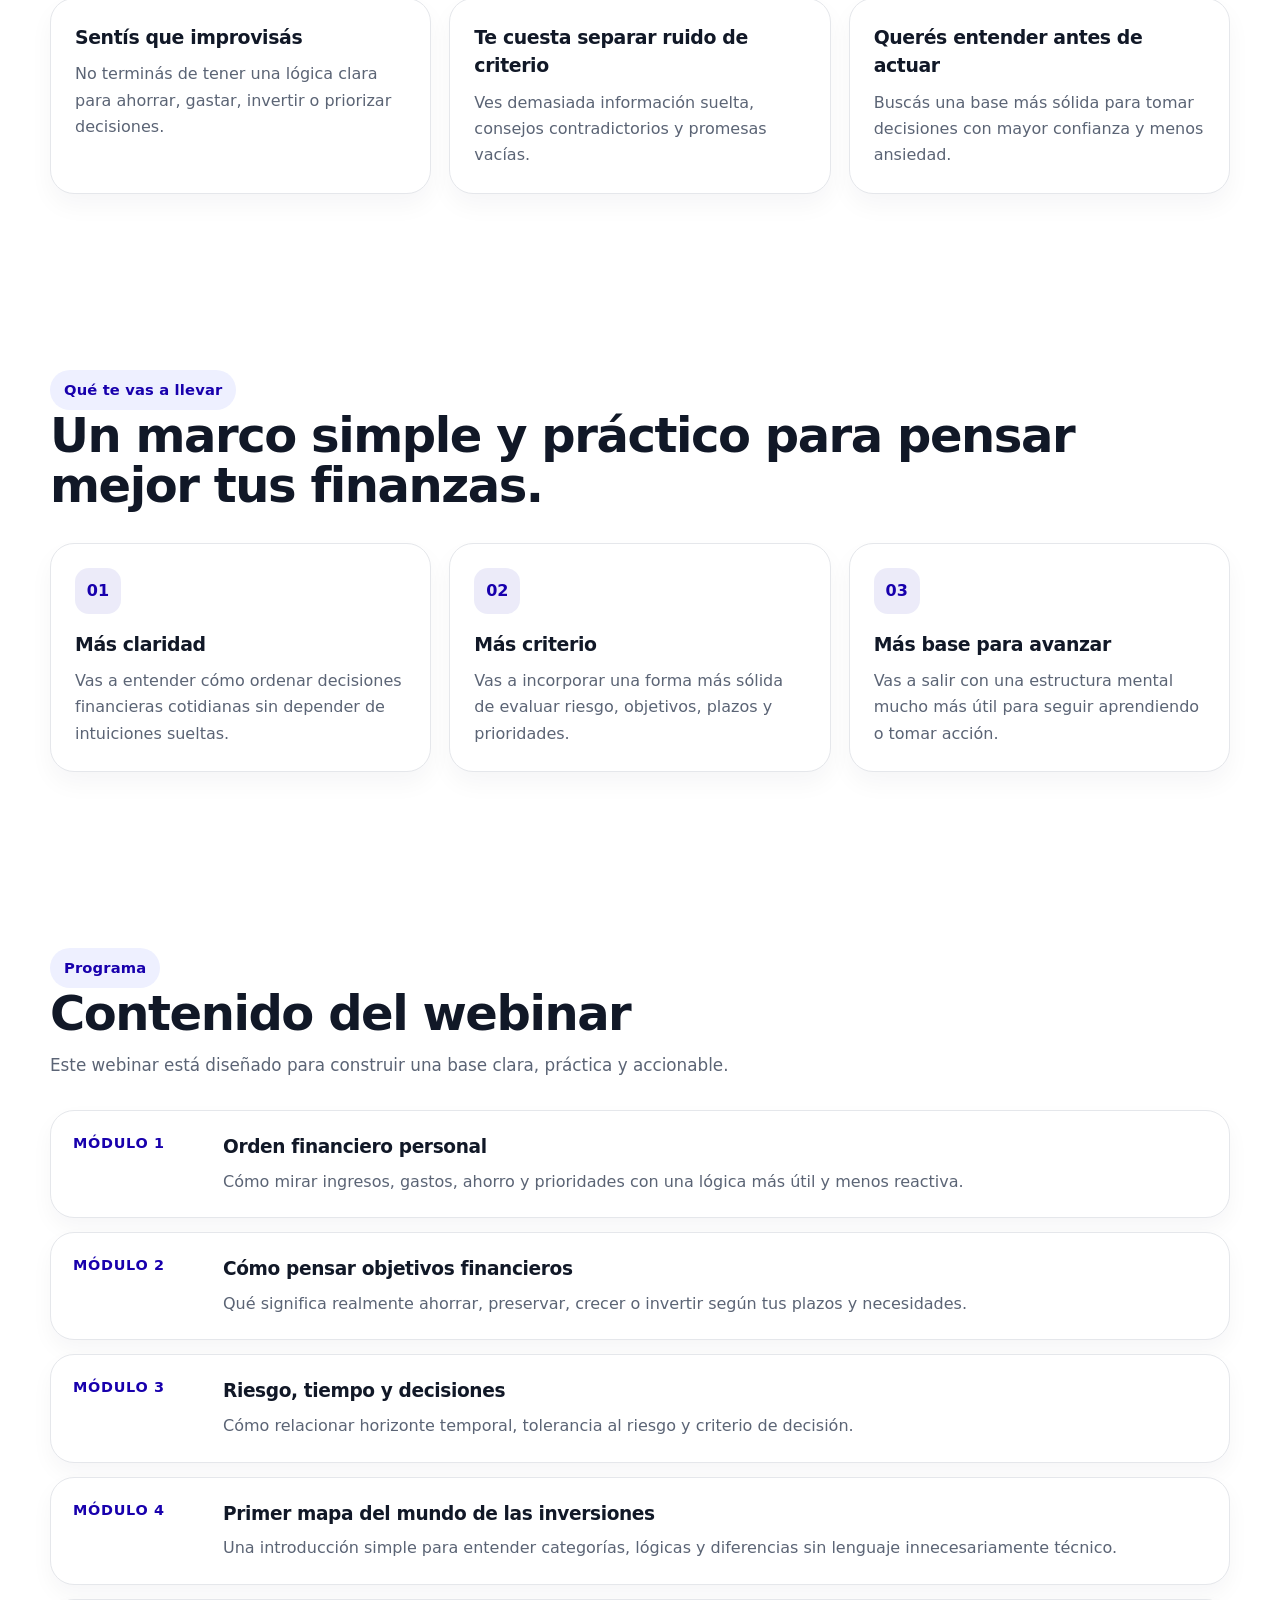
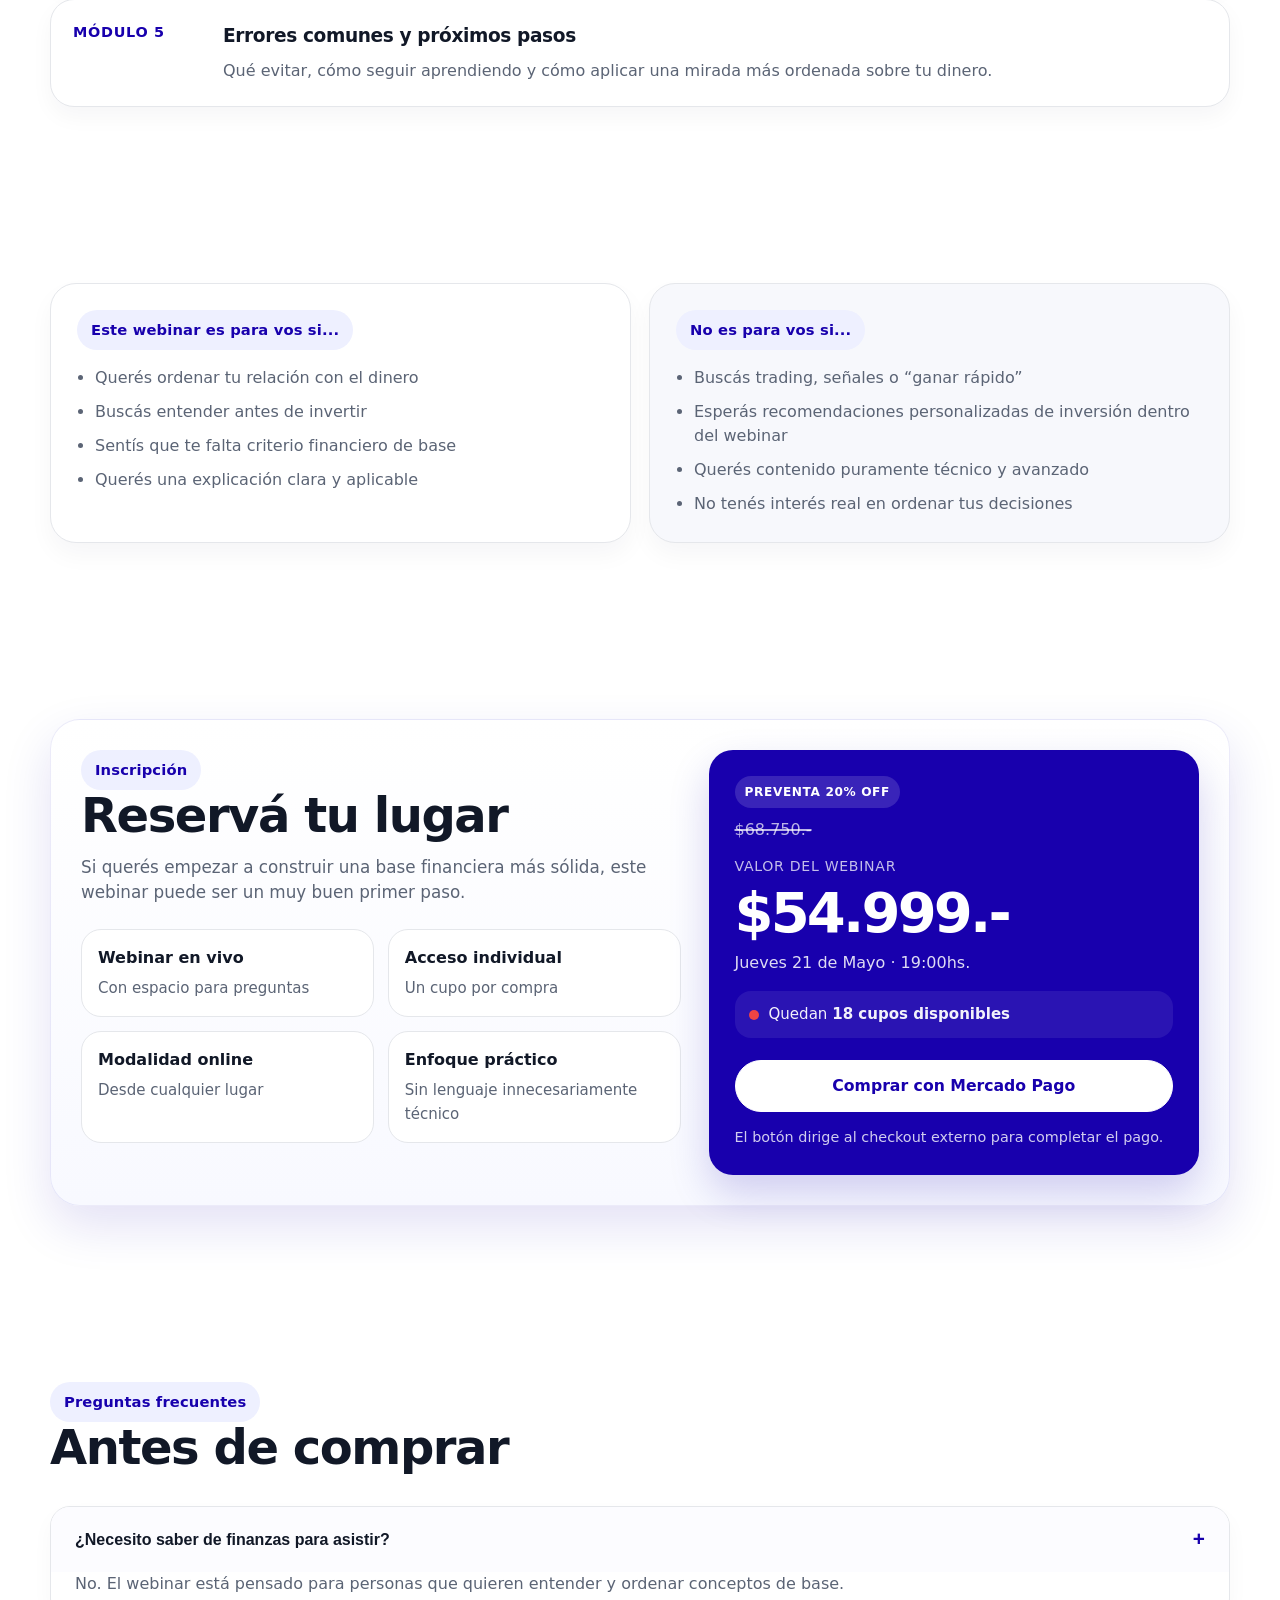
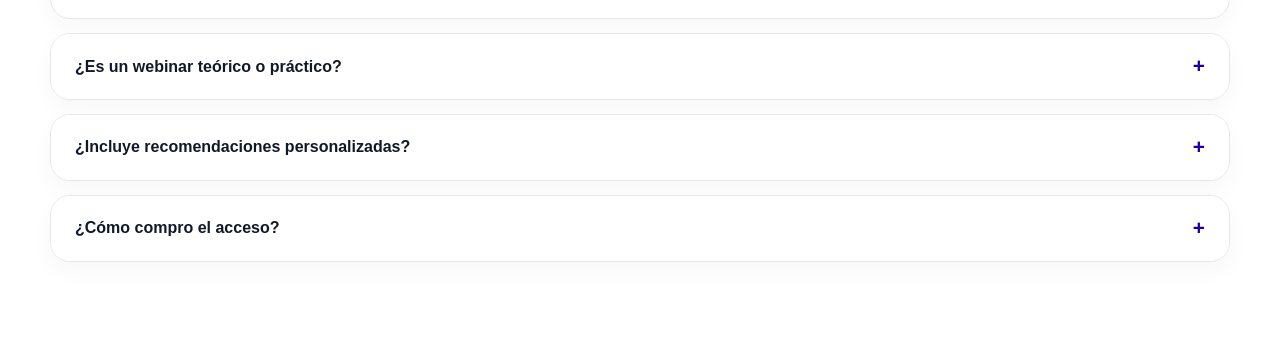
==== commit 29cdbbd6: "Remove price availability text from learning promo bar Remove special price availability text from p" ====
--- a/learning/index.html
+++ b/learning/index.html
@@ -54,7 +54,6 @@
         <div class="learning-promo-bar__left">
           <span class="learning-promo-bar__badge">Preventa · 20% OFF lanzamiento</span>
           <p class="learning-promo-bar__text">
-            Precio especial disponible hasta el webinar o hasta completar los cupos de esta edición.
           </p>
         </div>
 
--- a/assets/css/learning.css
+++ b/assets/css/learning.css
@@ -1,96 +1,823 @@
-function initLearningMobileMenu() {
-  const menuToggle = document.getElementById("menuToggle");
-  const mobileMenu = document.getElementById("mobileMenu");
-
-  if (menuToggle && mobileMenu) {
-    menuToggle.addEventListener("click", () => {
-      mobileMenu.style.display =
-        mobileMenu.style.display === "grid" ? "none" : "grid";
-    });
-  }
-
-  document.querySelectorAll(".mobile-menu a").forEach((link) => {
-    link.addEventListener("click", () => {
-      if (mobileMenu) mobileMenu.style.display = "none";
-    });
-  });
-}
-
-function initLearningFaq() {
-  const faqItems = document.querySelectorAll(".faq-item");
-
-  faqItems.forEach((item) => {
-    const btn = item.querySelector(".faq-question");
-    if (!btn) return;
-
-    btn.addEventListener("click", () => {
-      const isActive = item.classList.contains("active");
-      faqItems.forEach((el) => el.classList.remove("active"));
-      if (!isActive) item.classList.add("active");
-    });
-  });
-}
-
-function initRevealAnimations() {
-  const observer = new IntersectionObserver(
-    (entries) => {
-      entries.forEach((entry) => {
-        if (entry.isIntersecting) {
-          entry.target.classList.add("visible");
-        }
-      });
-    },
-    { threshold: 0.12 }
-  );
-
-  document.querySelectorAll(".reveal").forEach((el) => observer.observe(el));
-}
-
-function initLearningOfferSignals() {
-  const eventDate = new Date("2026-05-21T19:00:00-03:00").getTime();
-  const availableSeats = 18;
-
-  document.querySelectorAll("[data-seats-count]").forEach((el) => {
-    el.textContent = availableSeats;
-  });
-
-  function updateCountdown() {
-    const now = new Date().getTime();
-    const distance = eventDate - now;
-
-    let days = 0;
-    let hours = 0;
-    let minutes = 0;
-    let seconds = 0;
-
-    if (distance > 0) {
-      days = Math.floor(distance / (1000 * 60 * 60 * 24));
-      hours = Math.floor((distance / (1000 * 60 * 60)) % 24);
-      minutes = Math.floor((distance / (1000 * 60)) % 60);
-      seconds = Math.floor((distance / 1000) % 60);
-    }
-
-    const values = {
-      days: String(days).padStart(2, "0"),
-      hours: String(hours).padStart(2, "0"),
-      minutes: String(minutes).padStart(2, "0"),
-      seconds: String(seconds).padStart(2, "0"),
-    };
-
-    Object.entries(values).forEach(([unit, value]) => {
-      document.querySelectorAll(`[data-countdown="${unit}"]`).forEach((el) => {
-        el.textContent = value;
-      });
-    });
-  }
-
-  updateCountdown();
-  setInterval(updateCountdown, 1000);
-}
-
-document.addEventListener("DOMContentLoaded", () => {
-  initLearningMobileMenu();
-  initLearningFaq();
-  initRevealAnimations();
-  initLearningOfferSignals();
-});
+.learning-page {
+  background: #ffffff;
+}
+
+.nav-link-active {
+  color: var(--primary, #1800ad);
+}
+
+.nav-learning {
+  min-height: 88px;
+  gap: 18px;
+}
+
+.nav-links-learning {
+  gap: 18px;
+  font-size: 0.95rem;
+}
+
+.nav-actions-learning {
+  flex-shrink: 0;
+}
+
+/* PROMO BAR */
+
+.learning-promo-bar {
+  position: sticky;
+  top: 88px;
+  z-index: 40;
+  background: linear-gradient(90deg, #0b1227 0%, #111938 100%);
+  border-bottom: 1px solid rgba(255, 255, 255, 0.08);
+}
+
+.learning-promo-bar__inner {
+  min-height: 68px;
+  display: grid;
+  grid-template-columns: 1.2fr auto;
+  align-items: center;
+  gap: 20px;
+  padding: 10px 0;
+}
+
+.learning-promo-bar__left {
+  display: flex;
+  align-items: center;
+  gap: 14px;
+  min-width: 0;
+}
+
+.learning-promo-bar__badge {
+  display: inline-flex;
+  align-items: center;
+  padding: 8px 12px;
+  border-radius: 999px;
+  background: rgba(255, 255, 255, 0.12);
+  color: #ffffff;
+  font-size: 0.78rem;
+  font-weight: 800;
+  text-transform: uppercase;
+  letter-spacing: 0.05em;
+  white-space: nowrap;
+}
+
+.learning-promo-bar__text {
+  margin: 0;
+  color: rgba(255, 255, 255, 0.84);
+  font-size: 0.94rem;
+  line-height: 1.45;
+}
+
+.learning-promo-bar__right {
+  display: flex;
+  align-items: center;
+  gap: 12px;
+  flex-wrap: wrap;
+  justify-content: flex-end;
+}
+
+.learning-promo-bar__seats {
+  display: inline-flex;
+  align-items: center;
+  gap: 8px;
+  padding: 10px 12px;
+  border-radius: 999px;
+  background: rgba(239, 68, 68, 0.14);
+  color: #ffffff;
+  font-size: 0.88rem;
+  font-weight: 700;
+  white-space: nowrap;
+}
+
+.learning-promo-bar__countdown {
+  display: inline-flex;
+  align-items: center;
+  gap: 8px;
+}
+
+.learning-promo-bar__count-item {
+  display: inline-flex;
+  align-items: baseline;
+  gap: 4px;
+  padding: 10px 12px;
+  border-radius: 14px;
+  background: rgba(255, 255, 255, 0.08);
+  color: #ffffff;
+  min-width: 58px;
+  justify-content: center;
+}
+
+.learning-promo-bar__count-item strong {
+  font-size: 1rem;
+  font-weight: 900;
+  letter-spacing: -0.03em;
+  line-height: 1;
+}
+
+.learning-promo-bar__count-item small {
+  font-size: 0.7rem;
+  text-transform: uppercase;
+  letter-spacing: 0.04em;
+  color: rgba(255, 255, 255, 0.72);
+}
+
+.learning-promo-bar__cta {
+  white-space: nowrap;
+  background: green;
+}
+
+/* HERO */
+
+.learning-hero {
+  padding: 54px 0 42px;
+  background:
+    radial-gradient(circle at top right, rgba(24, 0, 173, 0.07), transparent 28%),
+    radial-gradient(circle at 8% 20%, rgba(24, 0, 173, 0.05), transparent 20%),
+    #fff;
+}
+
+.learning-hero-grid {
+  display: grid;
+  grid-template-columns: 1.08fr 0.92fr;
+  gap: 28px;
+  align-items: start;
+}
+
+.learning-hero-copy h1 {
+  margin: 16px 0 14px;
+  font-size: clamp(2.5rem, 5vw, 4.7rem);
+  line-height: 0.97;
+  letter-spacing: -0.05em;
+}
+
+.learning-hero-subtitle {
+  margin: 0 0 24px;
+  color: var(--muted);
+  font-size: 1.08rem;
+  max-width: 700px;
+}
+
+.learning-meta-row {
+  display: grid;
+  grid-template-columns: repeat(4, 1fr);
+  gap: 14px;
+  margin: 0 0 18px;
+}
+
+.learning-meta-card {
+  border: 1px solid var(--border);
+  border-radius: 20px;
+  padding: 16px;
+  background: #fff;
+  box-shadow: 0 10px 20px rgba(17, 24, 39, 0.04);
+}
+
+.learning-meta-label {
+  display: block;
+  margin-bottom: 6px;
+  color: var(--muted);
+  font-size: 0.86rem;
+  text-transform: uppercase;
+  letter-spacing: 0.05em;
+}
+
+.learning-meta-card strong {
+  font-size: 1rem;
+  letter-spacing: -0.02em;
+}
+
+.learning-inline-offer {
+  display: inline-flex;
+  align-items: center;
+  gap: 12px;
+  margin: 0 0 24px;
+  padding: 12px 14px;
+  border: 1px solid rgba(24, 0, 173, 0.1);
+  border-radius: 16px;
+  background: linear-gradient(180deg, #ffffff 0%, #f8f9ff 100%);
+}
+
+.learning-inline-offer-badge {
+  display: inline-flex;
+  align-items: center;
+  padding: 7px 10px;
+  border-radius: 999px;
+  background: rgba(24, 0, 173, 0.08);
+  color: var(--primary, #1800ad);
+  font-size: 0.76rem;
+  font-weight: 800;
+  text-transform: uppercase;
+  letter-spacing: 0.05em;
+  white-space: nowrap;
+}
+
+.learning-inline-offer-text {
+  color: #1f2937;
+  font-size: 0.92rem;
+  font-weight: 600;
+}
+
+.learning-proof {
+  margin-top: 22px;
+}
+
+/* LIVE DOT */
+
+.learning-live-dot {
+  width: 10px;
+  height: 10px;
+  border-radius: 999px;
+  background: #ef4444;
+  box-shadow: 0 0 0 0 rgba(239, 68, 68, 0.55);
+  animation: pulseDot 1.8s infinite;
+  flex: 0 0 10px;
+}
+
+@keyframes pulseDot {
+  0% { box-shadow: 0 0 0 0 rgba(239, 68, 68, 0.45); }
+  70% { box-shadow: 0 0 0 10px rgba(239, 68, 68, 0); }
+  100% { box-shadow: 0 0 0 0 rgba(239, 68, 68, 0); }
+}
+
+/* CARD HERO */
+
+.learning-hero-card {
+  position: relative;
+  border: 1px solid rgba(24, 0, 173, 0.12);
+  border-radius: 28px;
+  padding: 28px;
+  background: #fff;
+  box-shadow: var(--shadow-lg);
+  overflow: hidden;
+}
+
+.learning-offer-ribbon {
+  display: inline-flex;
+  align-items: center;
+  padding: 9px 13px;
+  border-radius: 999px;
+  background: linear-gradient(135deg, rgba(24, 0, 173, 0.1), rgba(24, 0, 173, 0.04));
+  color: var(--primary, #1800ad);
+  font-size: 0.82rem;
+  font-weight: 800;
+  text-transform: uppercase;
+  letter-spacing: 0.05em;
+  margin-bottom: 16px;
+}
+
+.learning-price-wrap {
+  margin-bottom: 18px;
+}
+
+.learning-price-label {
+  color: var(--muted);
+  font-size: 0.92rem;
+  margin-bottom: 6px;
+}
+
+.learning-price-anchor {
+  display: flex;
+  align-items: center;
+  gap: 10px;
+  margin-bottom: 10px;
+}
+
+.learning-price-old {
+  font-size: 1.08rem;
+  color: #6b7280;
+  text-decoration: line-through;
+  text-decoration-thickness: 2px;
+}
+
+.learning-discount-badge {
+  display: inline-flex;
+  align-items: center;
+  padding: 7px 10px;
+  border-radius: 999px;
+  background: #111827;
+  color: #fff;
+  font-size: 0.74rem;
+  font-weight: 800;
+  text-transform: uppercase;
+  letter-spacing: 0.05em;
+}
+
+.learning-price {
+  font-size: clamp(2.5rem, 5vw, 3.8rem);
+  line-height: 1;
+  font-weight: 900;
+  letter-spacing: -0.05em;
+  color: var(--primary, #1800ad);
+}
+
+.learning-price-note {
+  margin-top: 8px;
+  color: var(--muted);
+  font-size: 0.94rem;
+}
+
+.learning-mini-proof {
+  display: grid;
+  grid-template-columns: repeat(2, 1fr);
+  gap: 12px;
+  margin-bottom: 18px;
+}
+
+.learning-mini-proof-item {
+  border: 1px solid #edf0f6;
+  border-radius: 18px;
+  padding: 14px;
+  background: var(--bg-soft);
+}
+
+.learning-mini-proof-label {
+  display: block;
+  margin-bottom: 5px;
+  color: var(--muted);
+  font-size: 0.82rem;
+  text-transform: uppercase;
+  letter-spacing: 0.05em;
+}
+
+.learning-mini-proof-item strong {
+  font-size: 1rem;
+  letter-spacing: -0.02em;
+}
+
+.learning-check-list {
+  margin: 0 0 22px;
+  padding: 0;
+  list-style: none;
+  display: grid;
+  gap: 12px;
+}
+
+.learning-check-list li {
+  position: relative;
+  padding-left: 28px;
+  color: #1f2937;
+  font-weight: 500;
+  line-height: 1.55;
+}
+
+.learning-check-list li::before {
+  content: "✓";
+  position: absolute;
+  left: 0;
+  top: 0;
+  color: var(--primary, #1800ad);
+  font-weight: 800;
+}
+
+.learning-buy-btn {
+  width: 100%;
+}
+
+.learning-buy-note {
+  margin: 14px 0 0;
+  color: var(--muted);
+  font-size: 0.9rem;
+  line-height: 1.6;
+}
+
+/* GENERALES */
+
+.learning-section-head {
+  margin-bottom: 32px;
+}
+
+.learning-problem-grid,
+.learning-value-grid {
+  display: grid;
+  grid-template-columns: repeat(3, 1fr);
+  gap: 18px;
+}
+
+.problem-card,
+.value-card {
+  border: 1px solid var(--border);
+  border-radius: 24px;
+  padding: 24px;
+  background: #fff;
+  box-shadow: 0 12px 24px rgba(17, 24, 39, 0.04);
+}
+
+.problem-card h3,
+.value-card h3 {
+  margin: 0 0 10px;
+  font-size: 1.18rem;
+  letter-spacing: -0.02em;
+}
+
+.problem-card p,
+.value-card p {
+  margin: 0;
+  color: var(--muted);
+  line-height: 1.65;
+}
+
+.value-number {
+  width: 46px;
+  height: 46px;
+  display: grid;
+  place-items: center;
+  border-radius: 14px;
+  background: rgba(24, 0, 173, 0.08);
+  color: var(--primary, #1800ad);
+  font-weight: 900;
+  margin-bottom: 16px;
+}
+
+.learning-content-list {
+  display: grid;
+  gap: 14px;
+}
+
+.content-item {
+  display: grid;
+  grid-template-columns: 130px 1fr;
+  gap: 20px;
+  border: 1px solid var(--border);
+  border-radius: 24px;
+  padding: 22px;
+  background: #fff;
+  box-shadow: 0 10px 22px rgba(17, 24, 39, 0.04);
+}
+
+.content-step {
+  display: inline-flex;
+  align-items: flex-start;
+  font-size: 0.9rem;
+  font-weight: 800;
+  color: var(--primary, #1800ad);
+  text-transform: uppercase;
+  letter-spacing: 0.05em;
+}
+
+.content-body h3 {
+  margin: 0 0 8px;
+  font-size: 1.16rem;
+  letter-spacing: -0.02em;
+}
+
+.content-body p {
+  margin: 0;
+  color: var(--muted);
+  line-height: 1.65;
+}
+
+.audience-grid {
+  display: grid;
+  grid-template-columns: repeat(2, 1fr);
+  gap: 18px;
+}
+
+.audience-card {
+  border: 1px solid var(--border);
+  border-radius: 26px;
+  padding: 26px;
+  background: #fff;
+  box-shadow: 0 12px 24px rgba(17, 24, 39, 0.04);
+}
+
+.audience-card-alt {
+  background: var(--bg-soft);
+}
+
+.audience-list {
+  margin: 16px 0 0;
+  padding-left: 18px;
+  display: grid;
+  gap: 10px;
+  color: var(--muted);
+}
+
+.offer-card {
+  display: grid;
+  grid-template-columns: 1.1fr 0.9fr;
+  gap: 28px;
+  border-radius: 30px;
+  padding: 30px;
+  background: linear-gradient(180deg, #ffffff 0%, #f8f9ff 100%);
+  border: 1px solid rgba(24, 0, 173, 0.08);
+  box-shadow: var(--shadow-lg);
+}
+
+.offer-feature-grid {
+  display: grid;
+  grid-template-columns: repeat(2, 1fr);
+  gap: 14px;
+  margin-top: 24px;
+}
+
+.offer-feature {
+  border: 1px solid var(--border);
+  border-radius: 20px;
+  padding: 16px;
+  background: #fff;
+}
+
+.offer-feature strong {
+  display: block;
+  margin-bottom: 6px;
+}
+
+.offer-feature span {
+  color: var(--muted);
+  font-size: 0.94rem;
+}
+
+.offer-checkout {
+  border-radius: 24px;
+  background: var(--primary, #1800ad);
+  color: #fff;
+  padding: 26px;
+  box-shadow: 0 18px 40px rgba(24, 0, 173, 0.18);
+}
+
+.learning-checkout-promo {
+  margin-bottom: 14px;
+}
+
+.learning-checkout-tag {
+  display: inline-flex;
+  align-items: center;
+  padding: 7px 10px;
+  border-radius: 999px;
+  background: rgba(255, 255, 255, 0.14);
+  color: #fff;
+  font-size: 0.76rem;
+  font-weight: 800;
+  text-transform: uppercase;
+  letter-spacing: 0.05em;
+  margin-bottom: 10px;
+}
+
+.learning-checkout-old-price {
+  color: rgba(255, 255, 255, 0.7);
+  text-decoration: line-through;
+  text-decoration-thickness: 2px;
+  font-size: 1rem;
+}
+
+.offer-price-label {
+  color: rgba(255, 255, 255, 0.74);
+  font-size: 0.88rem;
+  text-transform: uppercase;
+  letter-spacing: 0.05em;
+  margin-bottom: 8px;
+}
+
+.offer-price {
+  font-size: clamp(2.3rem, 5vw, 3.5rem);
+  line-height: 1;
+  font-weight: 900;
+  letter-spacing: -0.05em;
+}
+
+.offer-date {
+  margin-top: 10px;
+  color: rgba(255, 255, 255, 0.86);
+  font-size: 1rem;
+}
+
+.learning-checkout-seats {
+  display: flex;
+  align-items: center;
+  gap: 10px;
+  margin-top: 16px;
+  padding: 12px 14px;
+  border-radius: 16px;
+  background: rgba(255, 255, 255, 0.08);
+  color: rgba(255, 255, 255, 0.94);
+  font-size: 0.94rem;
+}
+
+.offer-buy-btn {
+  width: 100%;
+  margin-top: 22px;
+  background: #fff;
+  color: var(--primary, #1800ad);
+  border-color: #fff;
+  box-shadow: none;
+}
+
+.offer-buy-btn:hover {
+  background: #eef0ff;
+}
+
+.offer-security-note {
+  margin-top: 14px;
+  font-size: 0.9rem;
+  color: rgba(255, 255, 255, 0.8);
+  line-height: 1.6;
+}
+
+/* SALES DOCK */
+
+.learning-sales-dock {
+  position: fixed;
+  right: 18px;
+  bottom: 18px;
+  z-index: 80;
+  width: min(360px, calc(100vw - 32px));
+  padding: 16px;
+  border-radius: 24px;
+  background: linear-gradient(180deg, #0b1227 0%, #111938 100%);
+  color: #fff;
+  box-shadow: 0 24px 60px rgba(5, 10, 25, 0.35);
+  border: 1px solid rgba(255, 255, 255, 0.08);
+}
+
+.learning-sales-dock__top {
+  display: flex;
+  align-items: center;
+  justify-content: space-between;
+  gap: 12px;
+  margin-bottom: 14px;
+}
+
+.learning-sales-dock__badge {
+  display: inline-flex;
+  align-items: center;
+  padding: 7px 10px;
+  border-radius: 999px;
+  background: rgba(88, 77, 255, 0.22);
+  color: #ffffff;
+  font-size: 0.74rem;
+  font-weight: 900;
+  letter-spacing: 0.05em;
+  text-transform: uppercase;
+}
+
+.learning-sales-dock__status {
+  display: inline-flex;
+  align-items: center;
+  gap: 8px;
+  font-size: 0.84rem;
+  color: rgba(255, 255, 255, 0.82);
+  font-weight: 700;
+}
+
+.learning-sales-dock__price-wrap {
+  display: flex;
+  flex-direction: column;
+  gap: 6px;
+  margin-bottom: 14px;
+}
+
+.learning-sales-dock__old-price {
+  font-size: 0.95rem;
+  color: rgba(255, 255, 255, 0.58);
+  text-decoration: line-through;
+  text-decoration-thickness: 2px;
+}
+
+.learning-sales-dock__price {
+  font-size: 2rem;
+  line-height: 1;
+  font-weight: 900;
+  letter-spacing: -0.05em;
+  color: #ffffff;
+}
+
+.learning-sales-dock__countdown {
+  display: grid;
+  grid-template-columns: repeat(4, 1fr);
+  gap: 8px;
+  margin-bottom: 14px;
+}
+
+.learning-sales-dock__unit {
+  padding: 12px 8px;
+  border-radius: 16px;
+  background: rgba(255, 255, 255, 0.08);
+  text-align: center;
+}
+
+.learning-sales-dock__value {
+  display: block;
+  font-size: 1.06rem;
+  font-weight: 900;
+  line-height: 1;
+  margin-bottom: 5px;
+  color: #ffffff;
+}
+
+.learning-sales-dock__label {
+  display: block;
+  font-size: 0.64rem;
+  text-transform: uppercase;
+  letter-spacing: 0.06em;
+  color: rgba(255, 255, 255, 0.64);
+}
+
+.learning-sales-dock__seats {
+  display: flex;
+  align-items: center;
+  gap: 10px;
+  margin-bottom: 14px;
+  padding: 12px 14px;
+  border-radius: 16px;
+  background: rgba(239, 68, 68, 0.12);
+  color: rgba(255, 255, 255, 0.94);
+  font-size: 0.94rem;
+  font-weight: 600;
+}
+
+.learning-sales-dock__btn {
+  width: 100%;
+}
+
+@media (max-width: 1200px) {
+  .nav-links-learning {
+    gap: 14px;
+    font-size: 0.92rem;
+  }
+}
+
+@media (max-width: 1024px) {
+  .learning-promo-bar__inner,
+  .learning-hero-grid,
+  .offer-card,
+  .audience-grid {
+    grid-template-columns: 1fr;
+  }
+
+  .learning-meta-row,
+  .learning-problem-grid,
+  .learning-value-grid {
+    grid-template-columns: repeat(2, 1fr);
+  }
+
+  .learning-promo-bar__right {
+    justify-content: flex-start;
+  }
+}
+
+@media (max-width: 900px) {
+  .nav-links-learning,
+  .nav-actions-learning .btn-secondary {
+    display: none;
+  }
+}
+
+@media (max-width: 820px) {
+  .learning-promo-bar {
+    top: 72px;
+  }
+
+  .learning-promo-bar__inner {
+    gap: 12px;
+    padding: 12px 0;
+  }
+
+  .learning-promo-bar__left {
+    flex-direction: column;
+    align-items: flex-start;
+    gap: 8px;
+  }
+
+  .learning-promo-bar__text {
+    font-size: 0.88rem;
+  }
+
+  .learning-promo-bar__countdown {
+    width: 100%;
+    justify-content: space-between;
+  }
+
+  .learning-promo-bar__count-item {
+    min-width: auto;
+    flex: 1 1 0;
+  }
+
+  .learning-hero {
+    padding-top: 34px;
+  }
+
+  .learning-meta-row,
+  .learning-problem-grid,
+  .learning-value-grid,
+  .offer-feature-grid,
+  .learning-mini-proof {
+    grid-template-columns: 1fr;
+  }
+
+  .content-item {
+    grid-template-columns: 1fr;
+    gap: 10px;
+  }
+
+  .learning-sales-dock {
+    left: 12px;
+    right: 12px;
+    bottom: 12px;
+    width: auto;
+    padding: 14px;
+    border-radius: 20px;
+  }
+
+  .learning-sales-dock__price {
+    font-size: 1.7rem;
+  }
+}
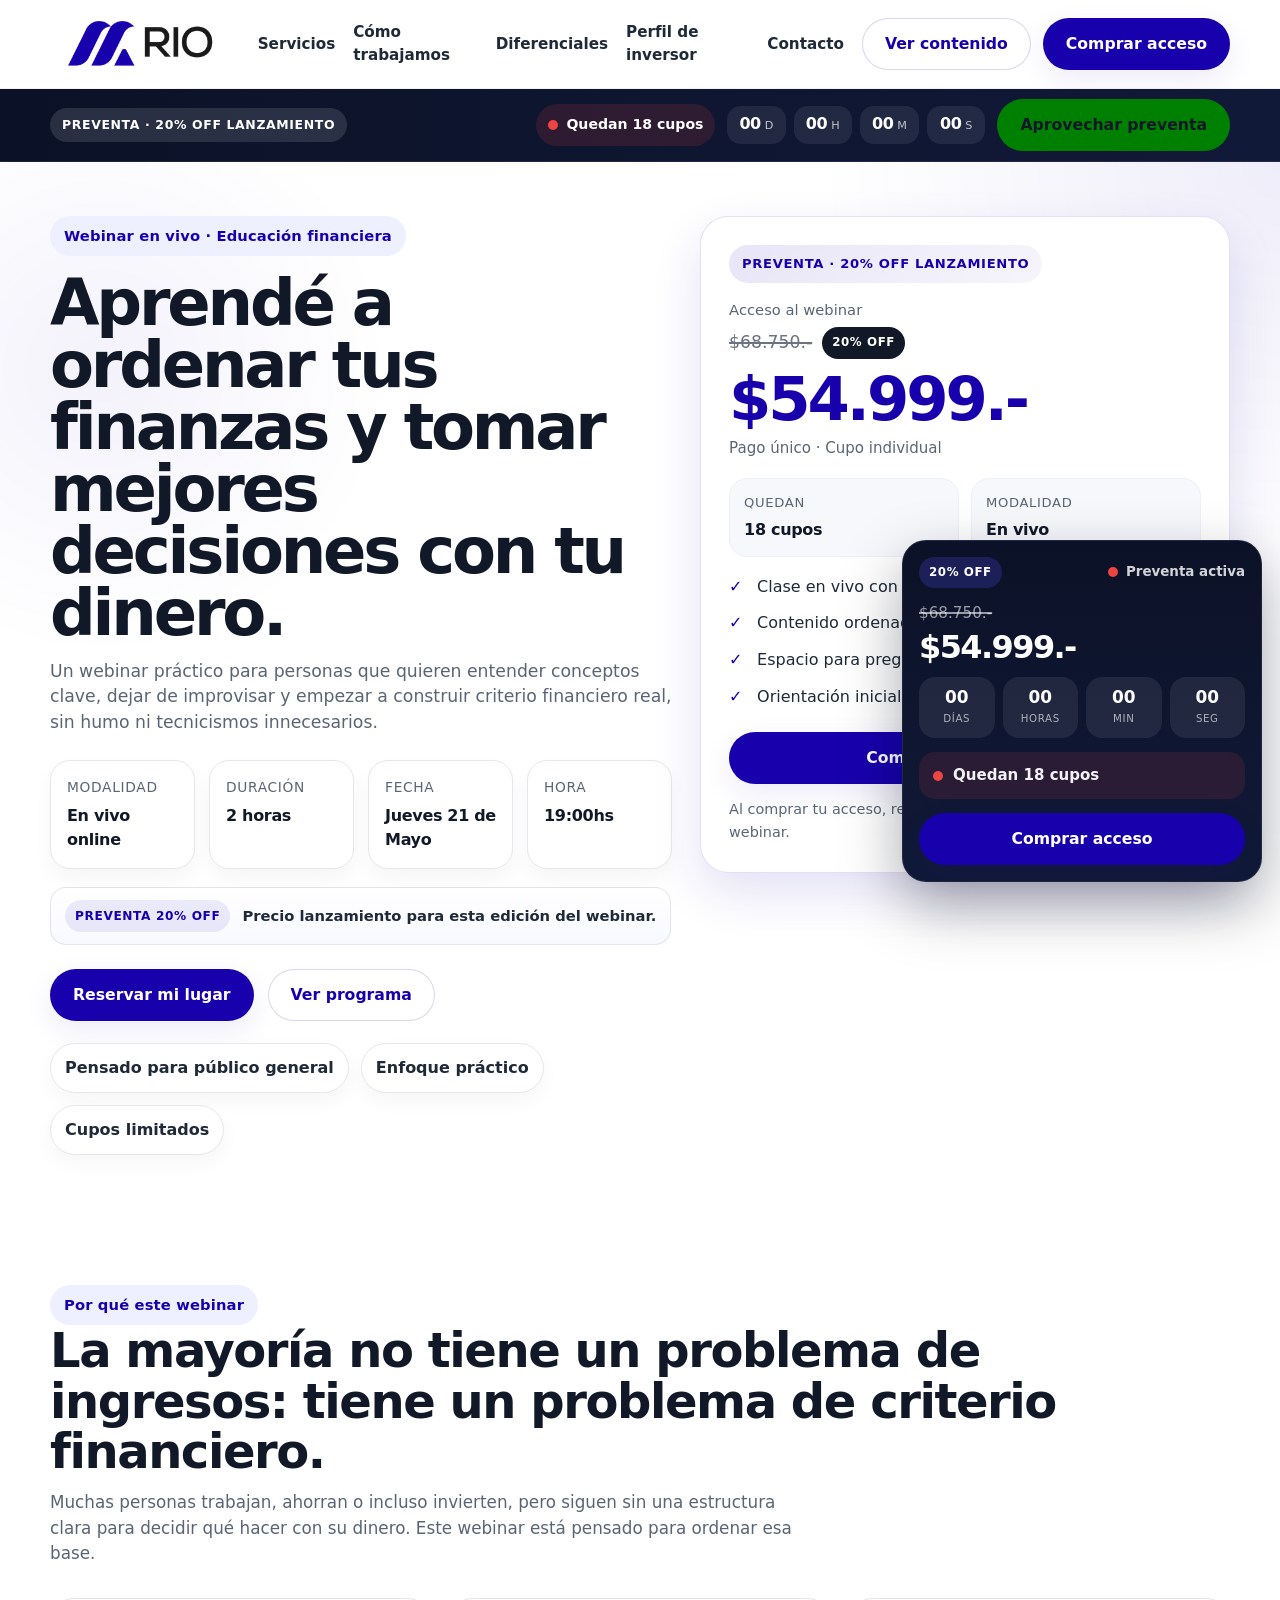
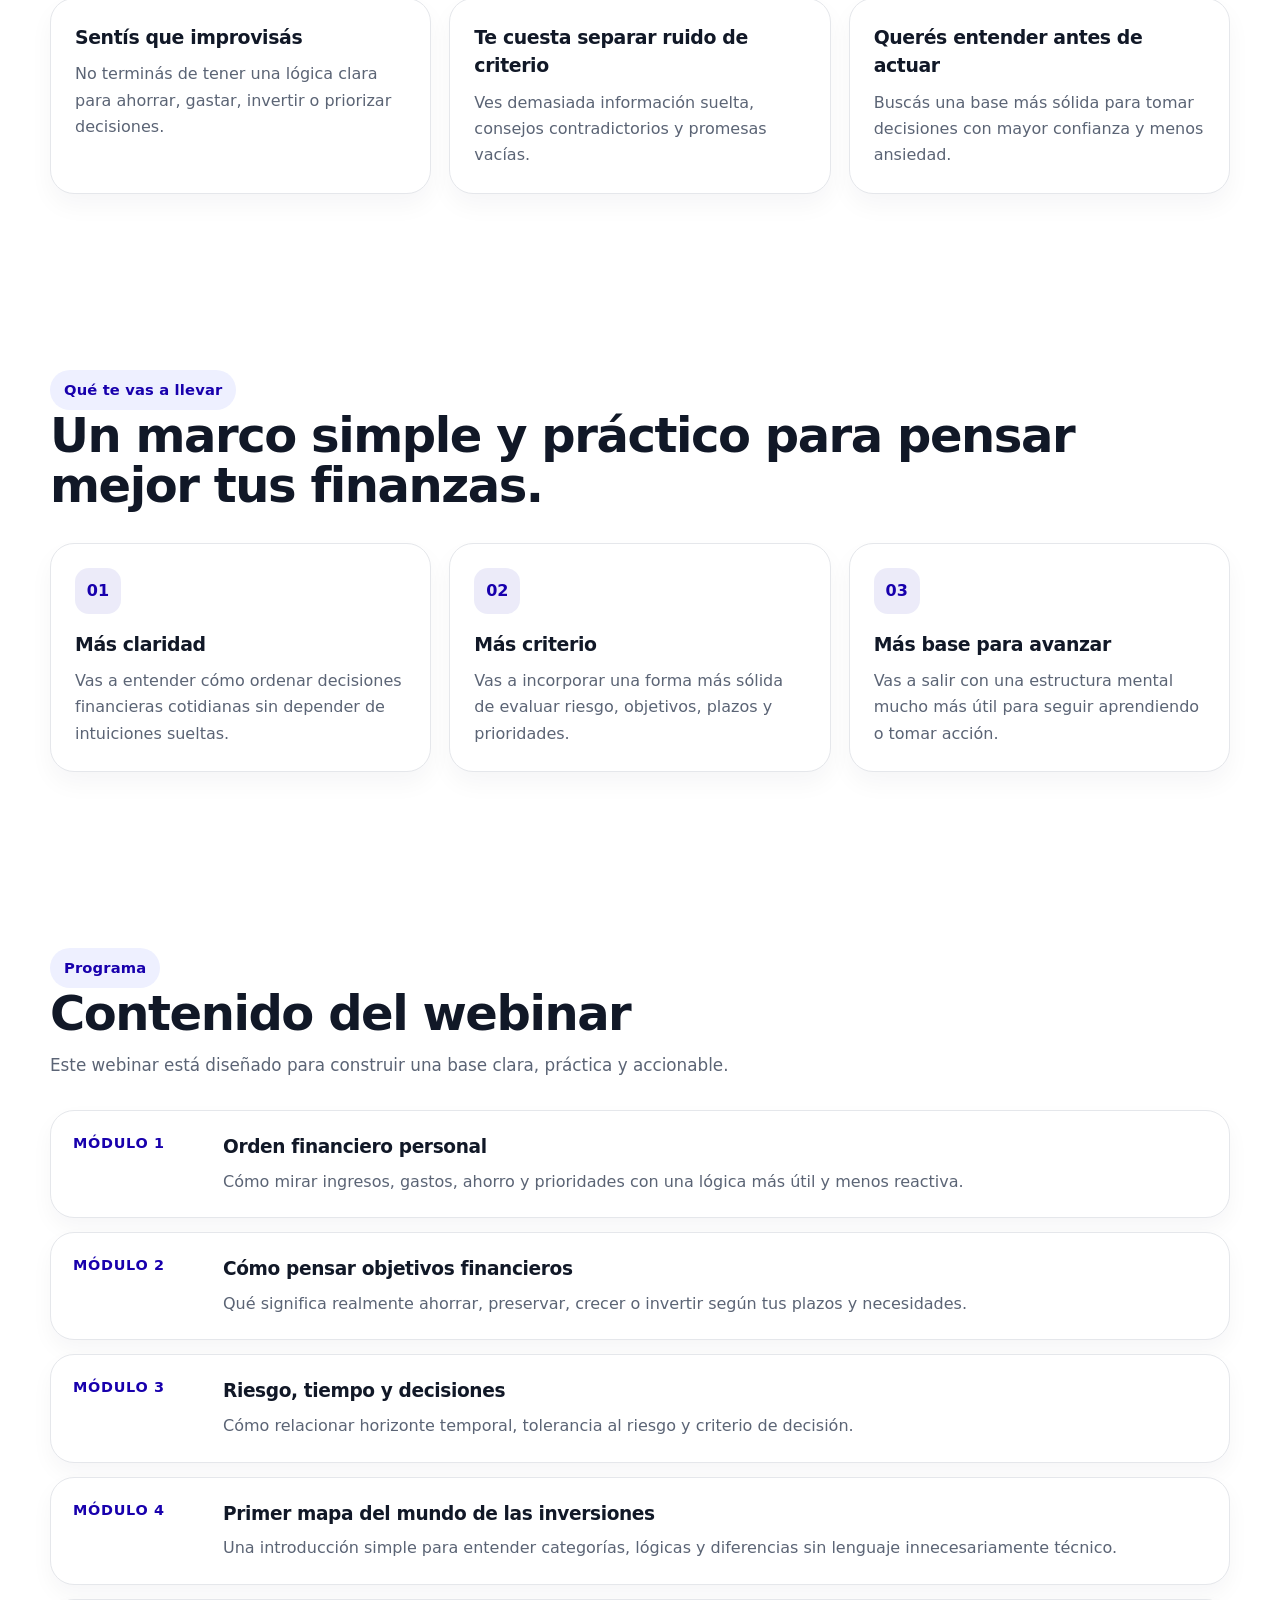
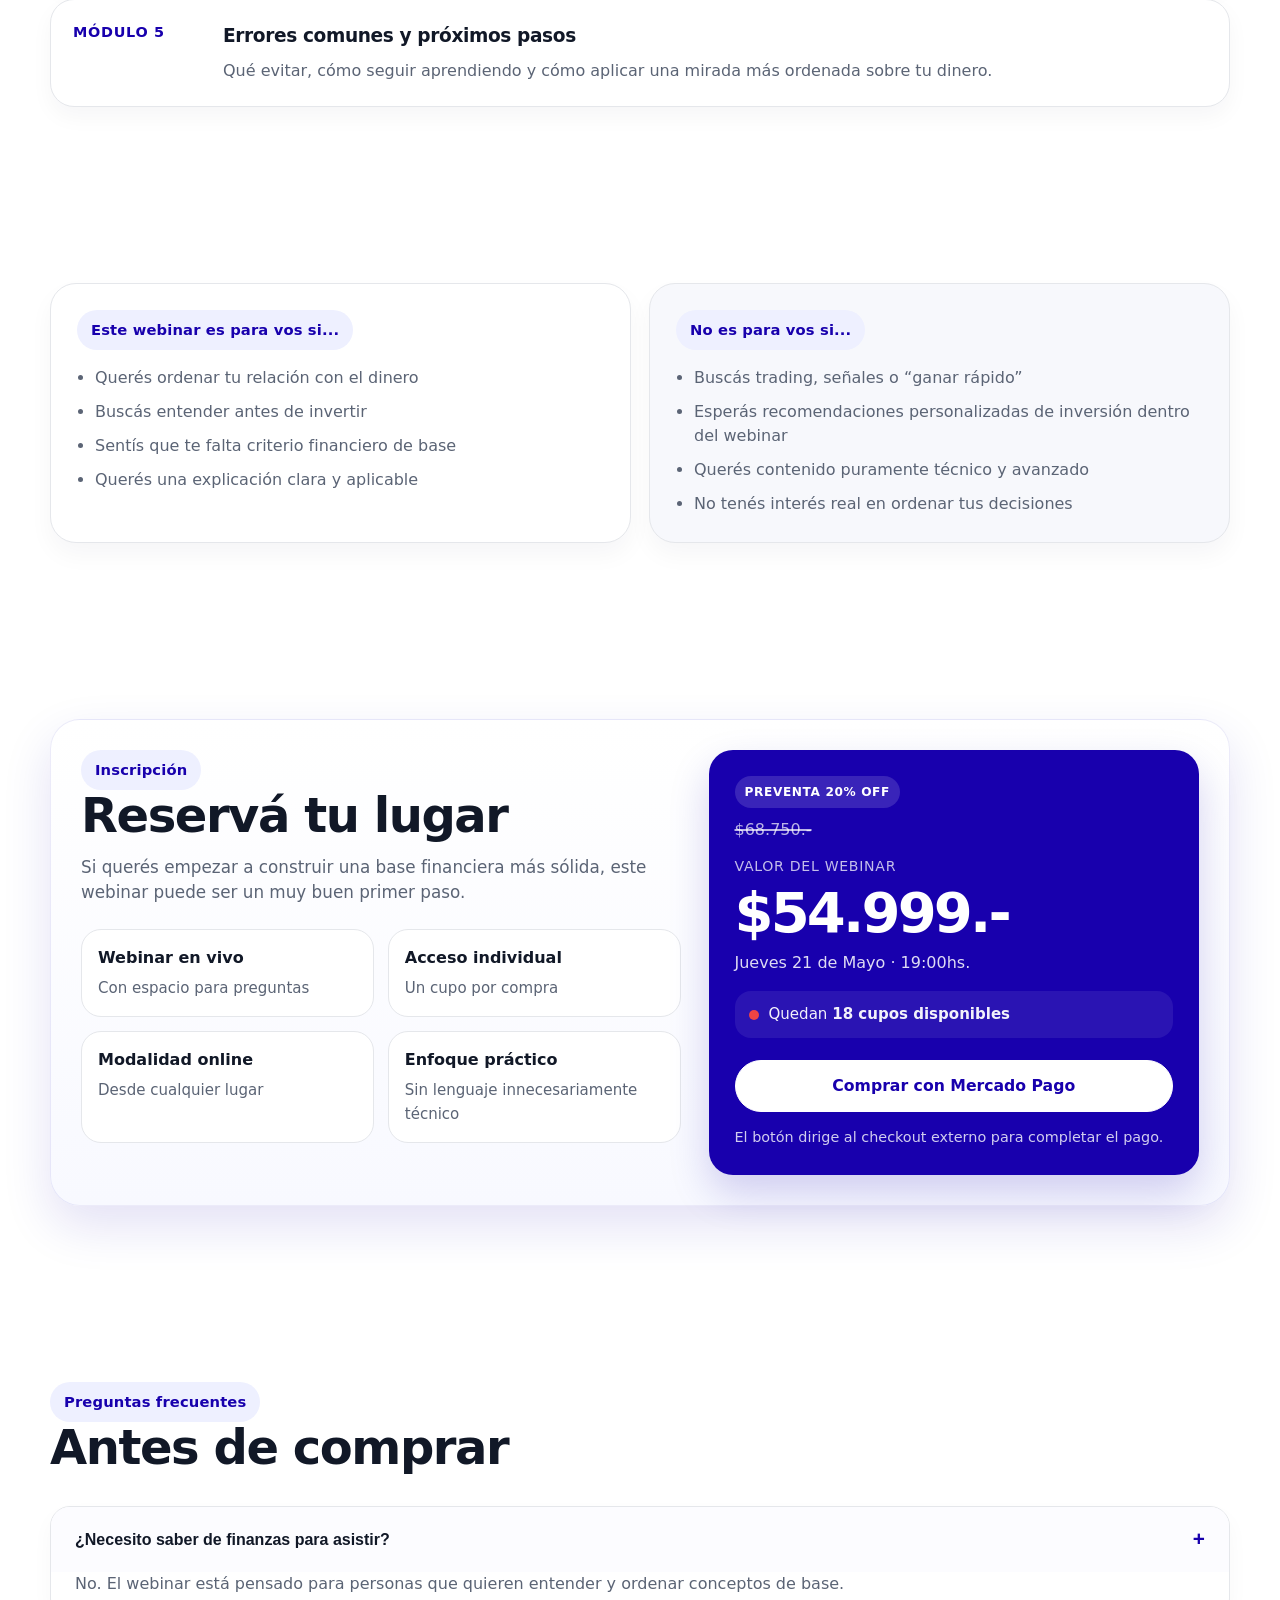
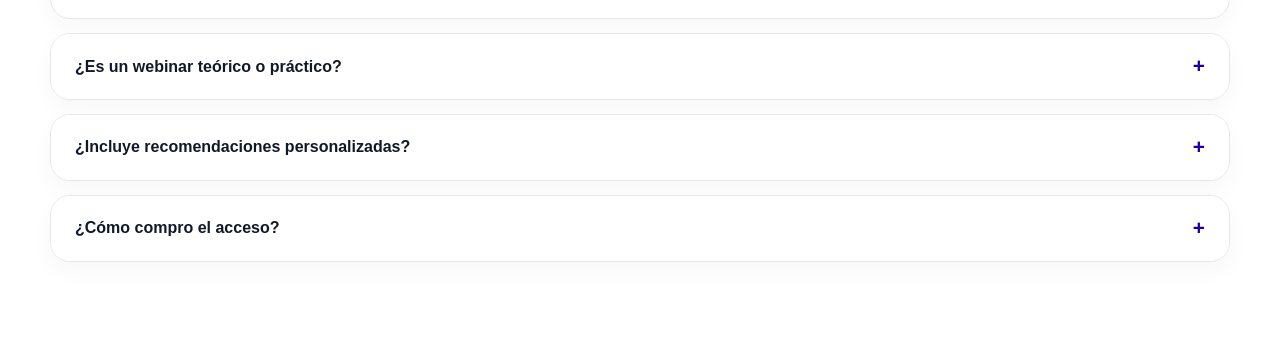
==== commit d68708ec: "Update promo bar content and button style Removed empty paragraph and changed button class from 'btn" ====
--- a/learning/index.html
+++ b/learning/index.html
@@ -53,8 +53,6 @@
       <div class="learning-promo-bar__inner">
         <div class="learning-promo-bar__left">
           <span class="learning-promo-bar__badge">Preventa · 20% OFF lanzamiento</span>
-          <p class="learning-promo-bar__text">
-          </p>
         </div>
 
         <div class="learning-promo-bar__right">
@@ -82,7 +80,7 @@
             </span>
           </div>
 
-          <a href="#comprar" class="btn btn-primary learning-promo-bar__cta">Aprovechar preventa</a>
+          <a href="#comprar" class="btn btn-success learning-promo-bar__cta">Aprovechar preventa</a>
         </div>
       </div>
     </div>
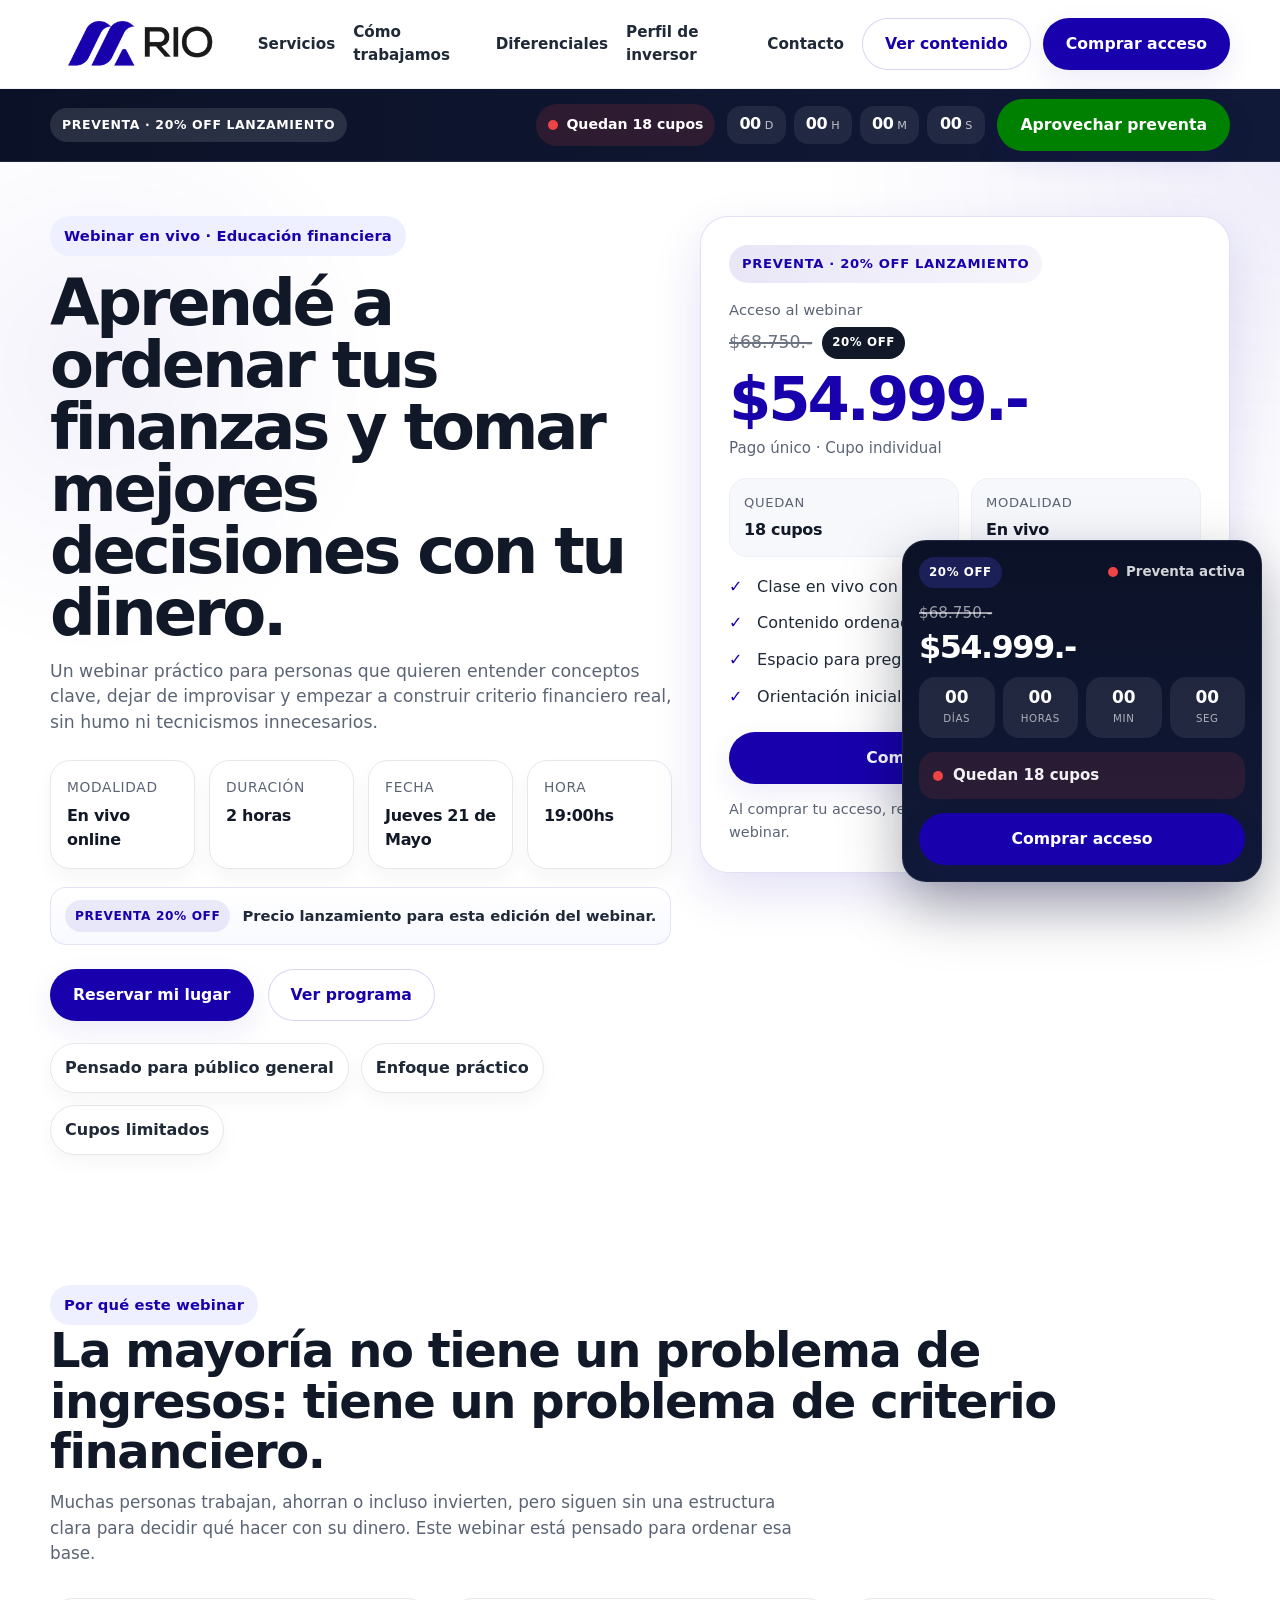
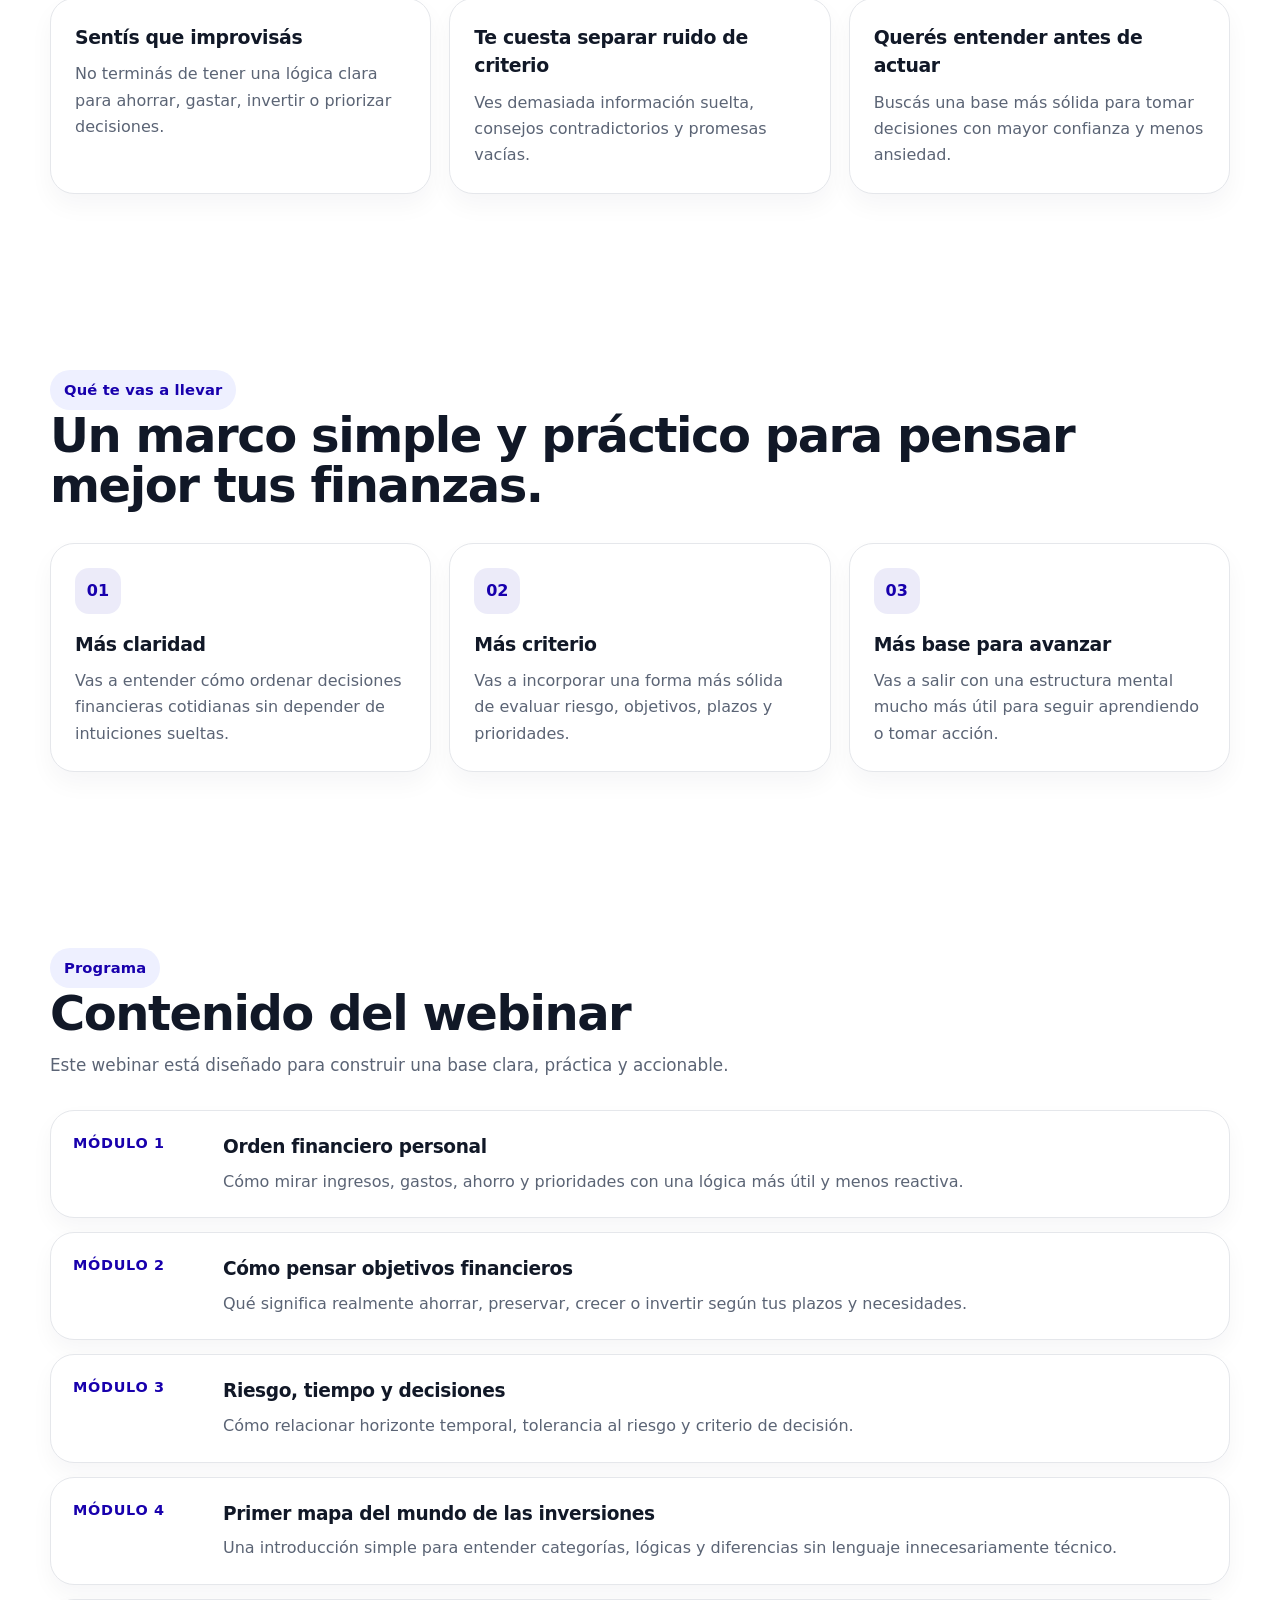
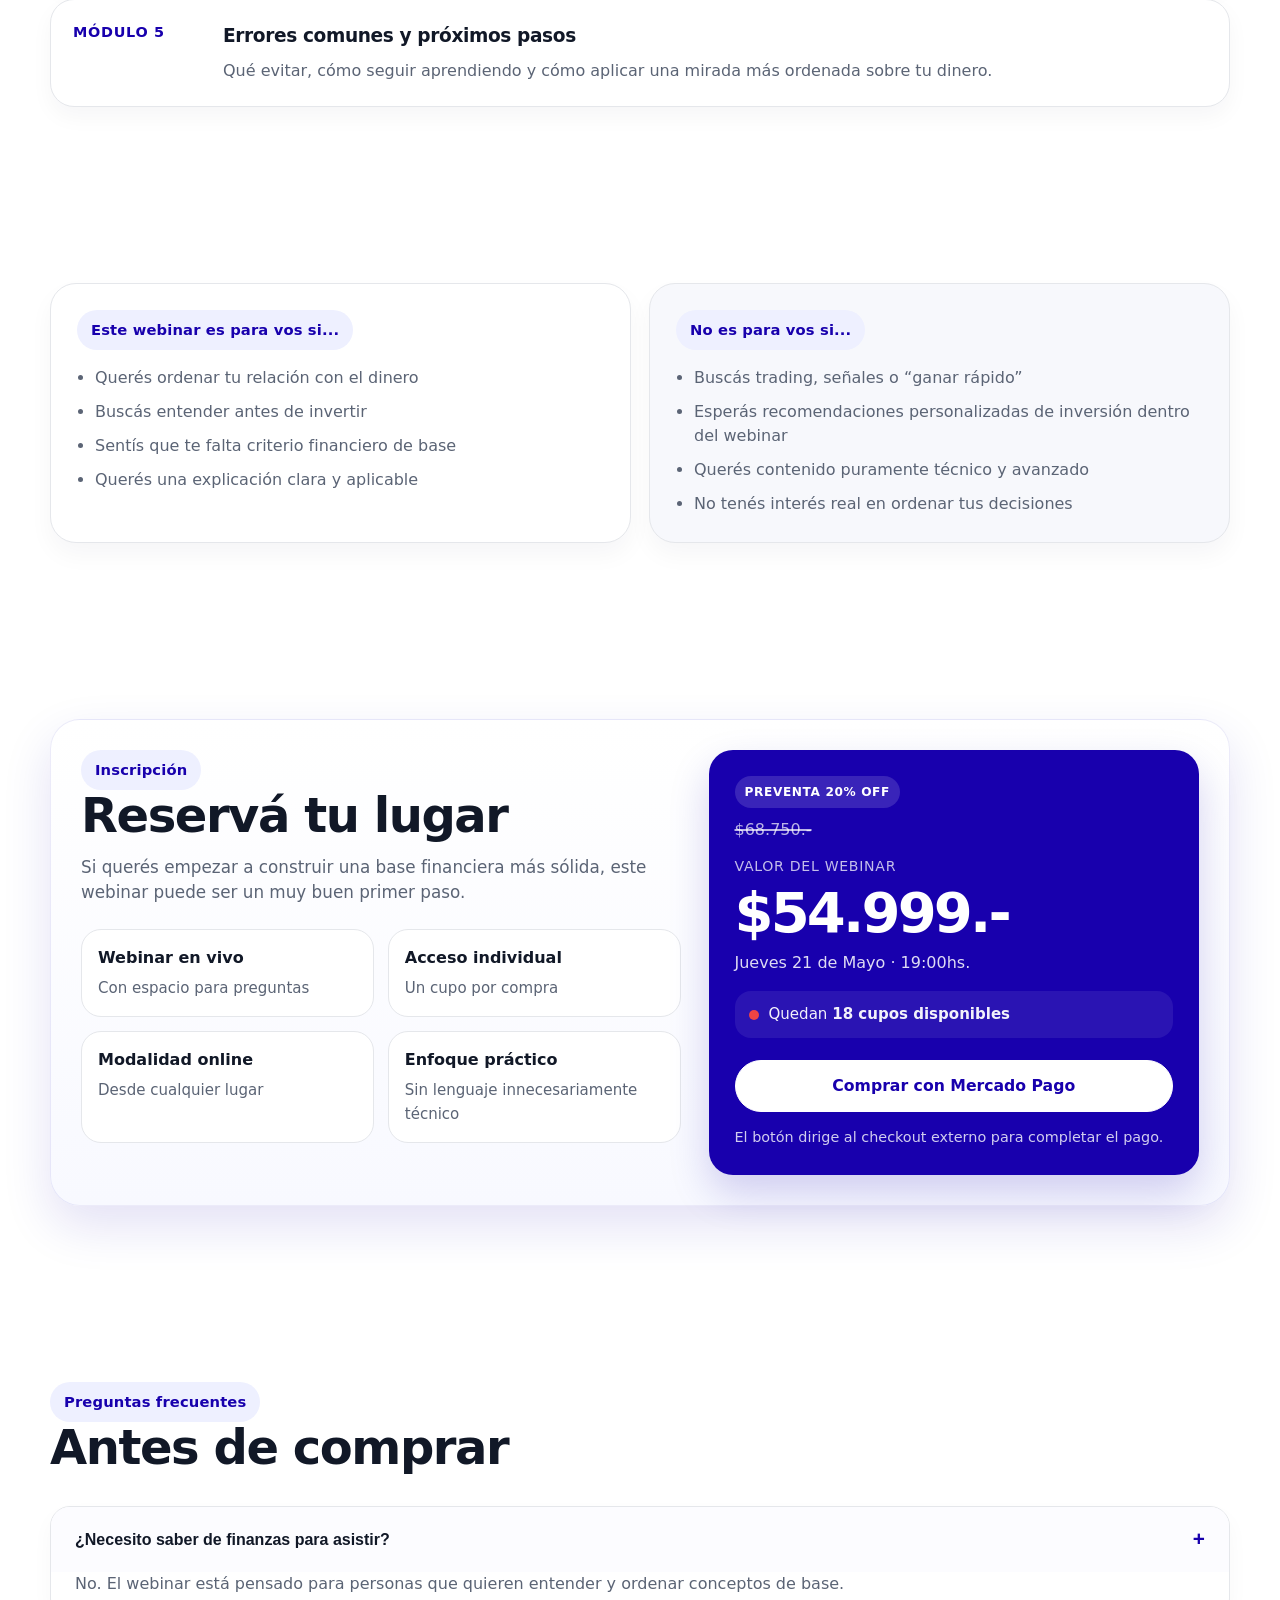
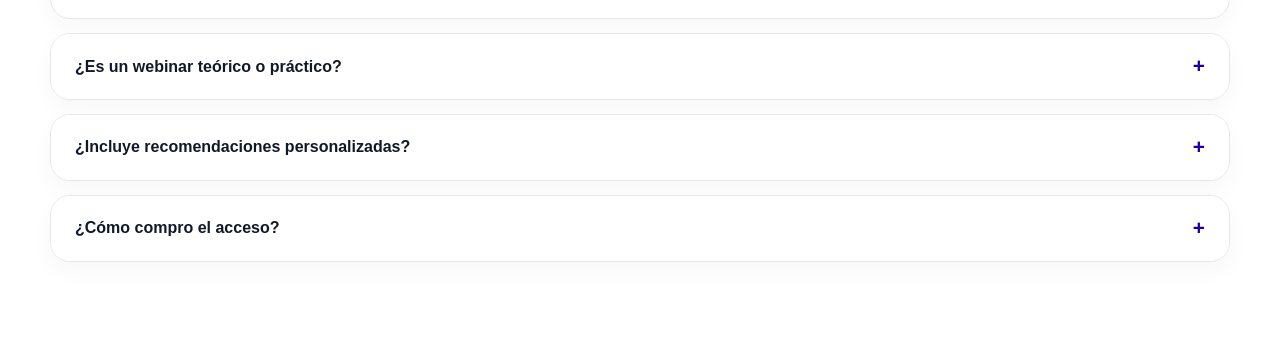
==== commit d4449318: "Change button class from success to primary" ====
--- a/learning/index.html
+++ b/learning/index.html
@@ -80,7 +80,7 @@
             </span>
           </div>
 
-          <a href="#comprar" class="btn btn-success learning-promo-bar__cta">Aprovechar preventa</a>
+          <a href="#comprar" class="btn btn-primary learning-promo-bar__cta">Aprovechar preventa</a>
         </div>
       </div>
     </div>
